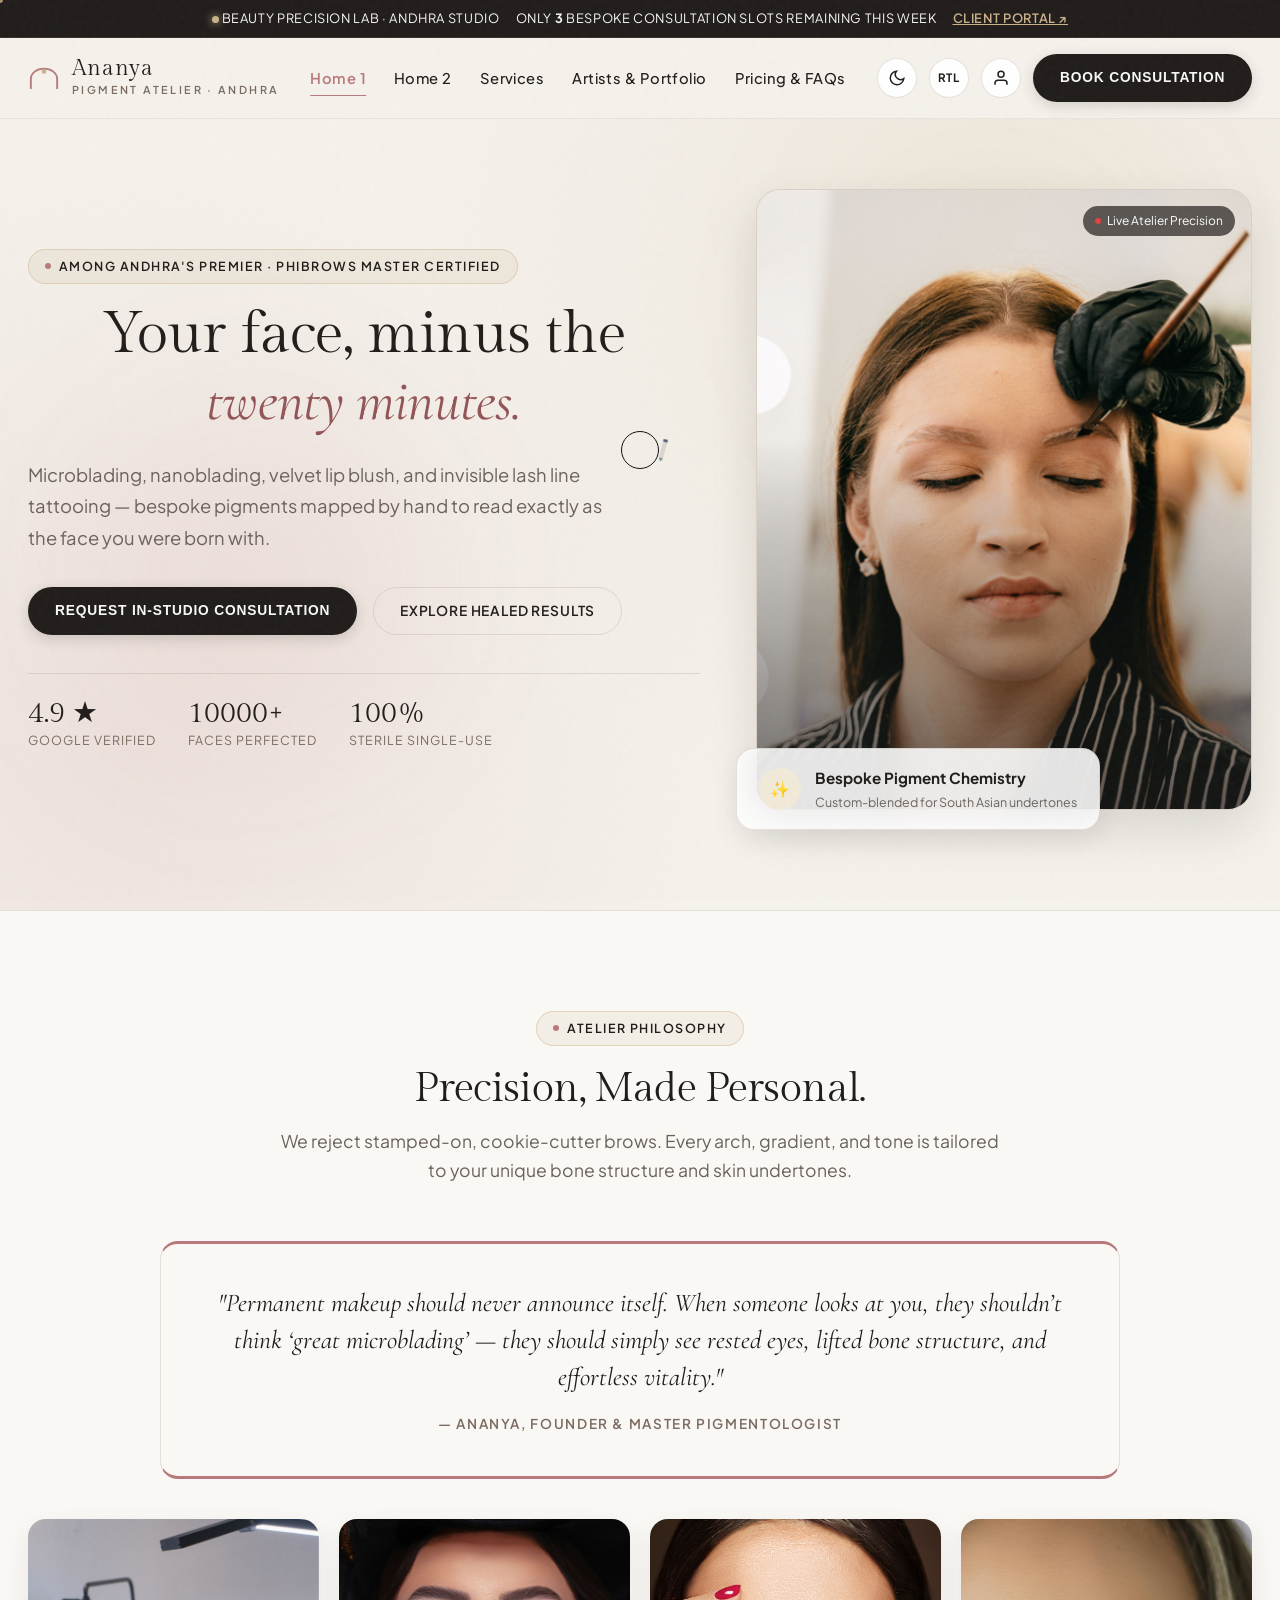
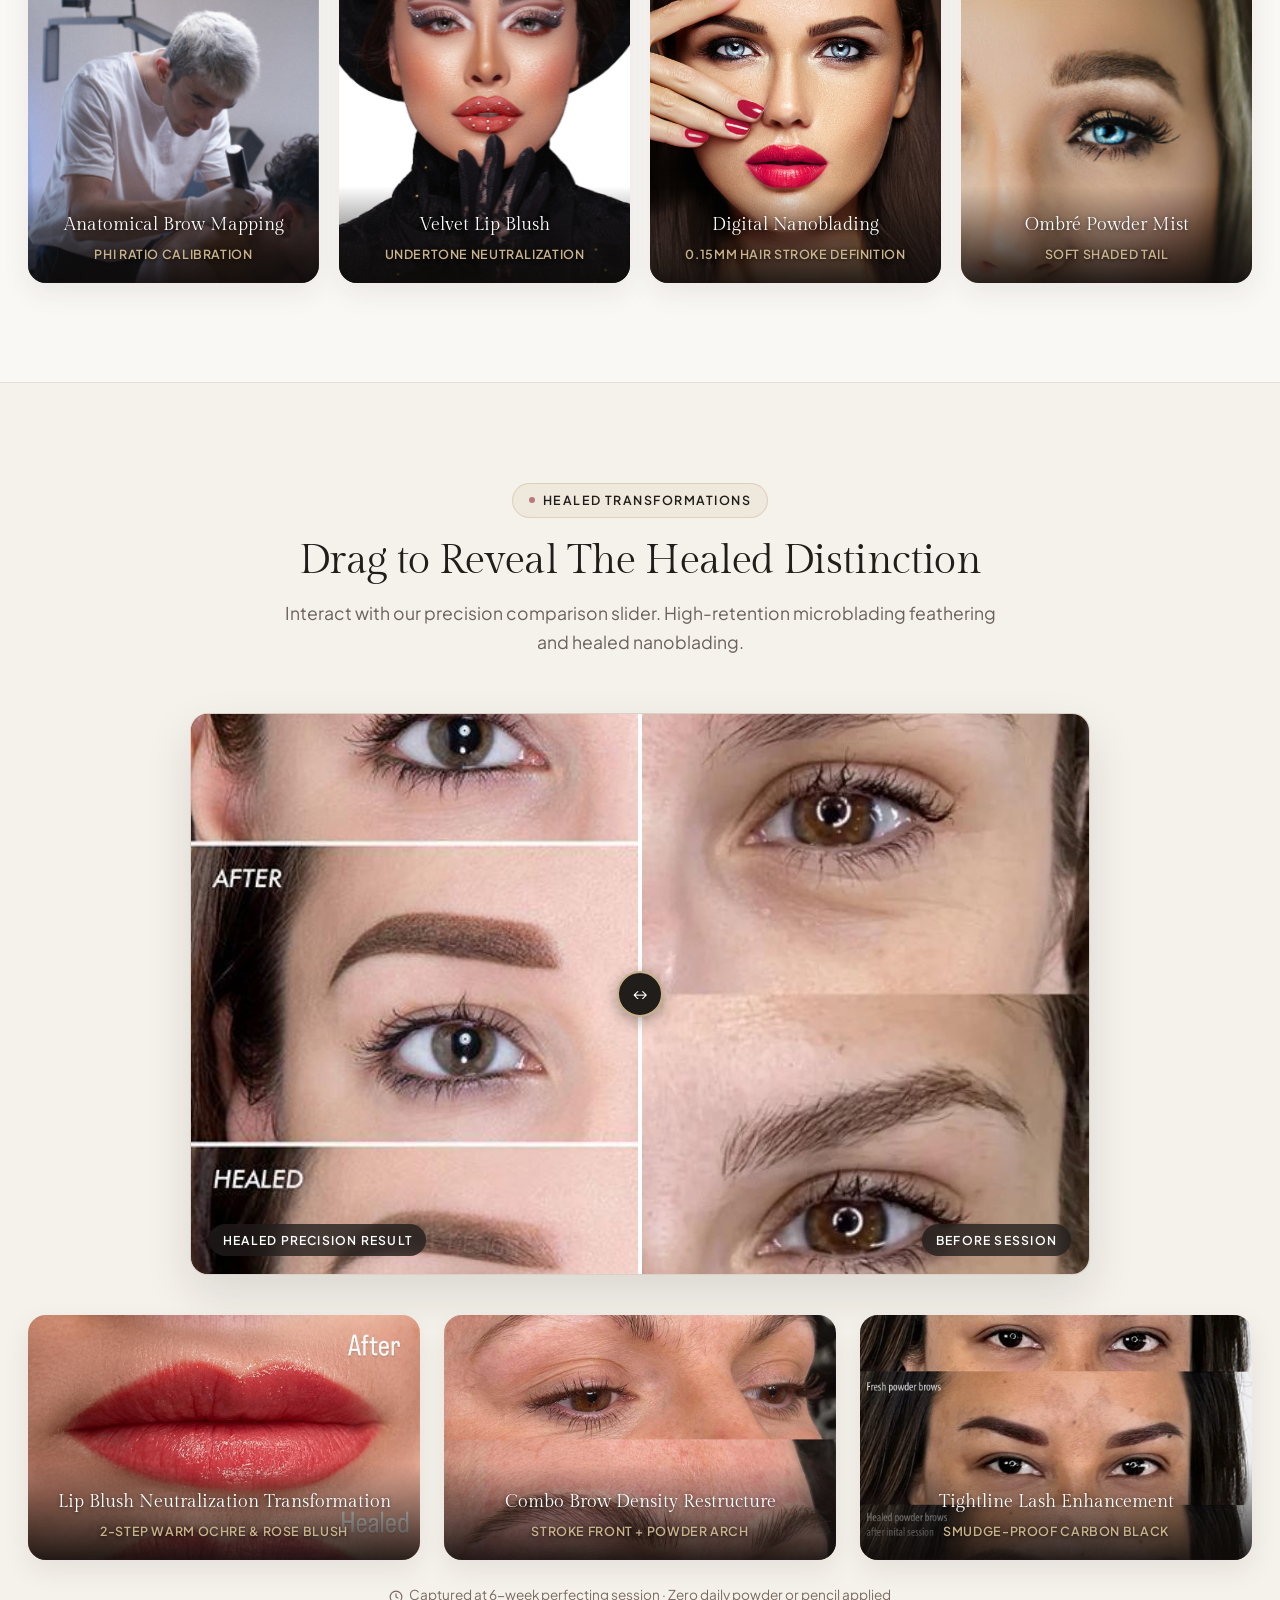
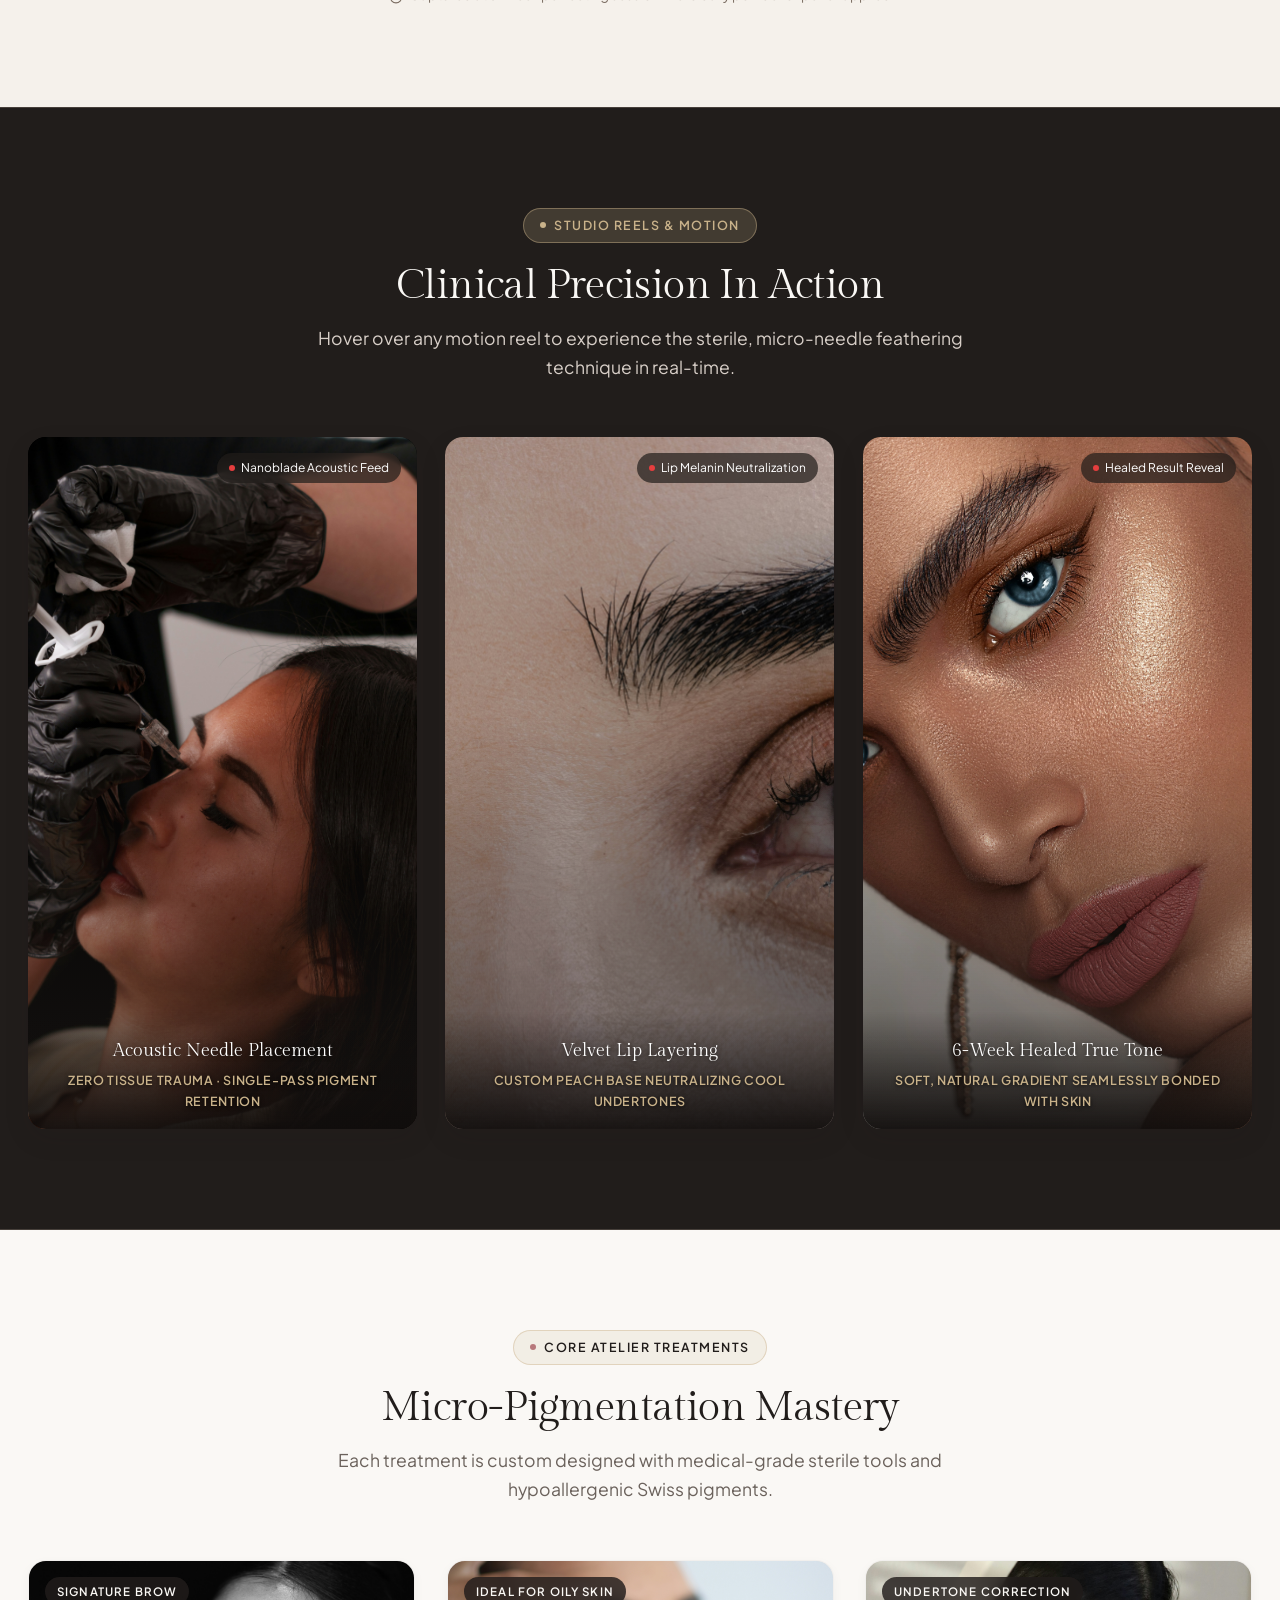
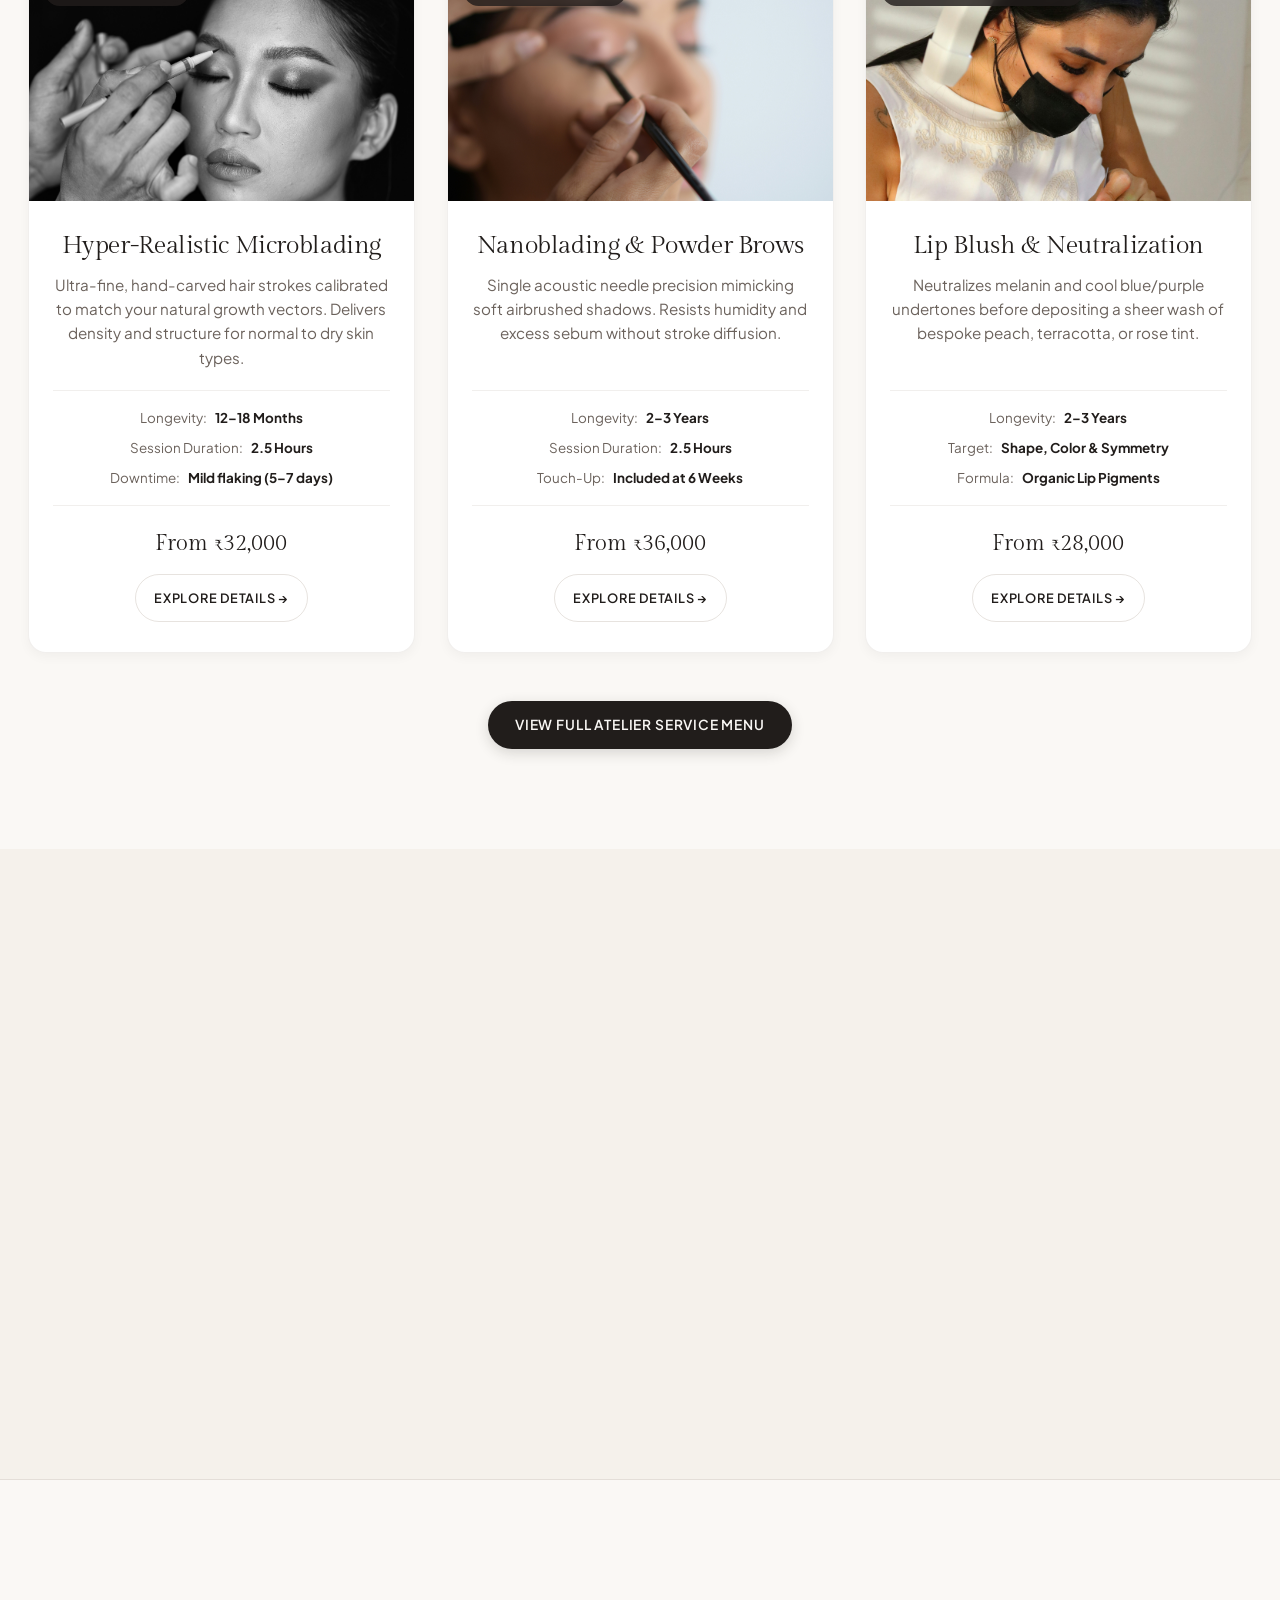
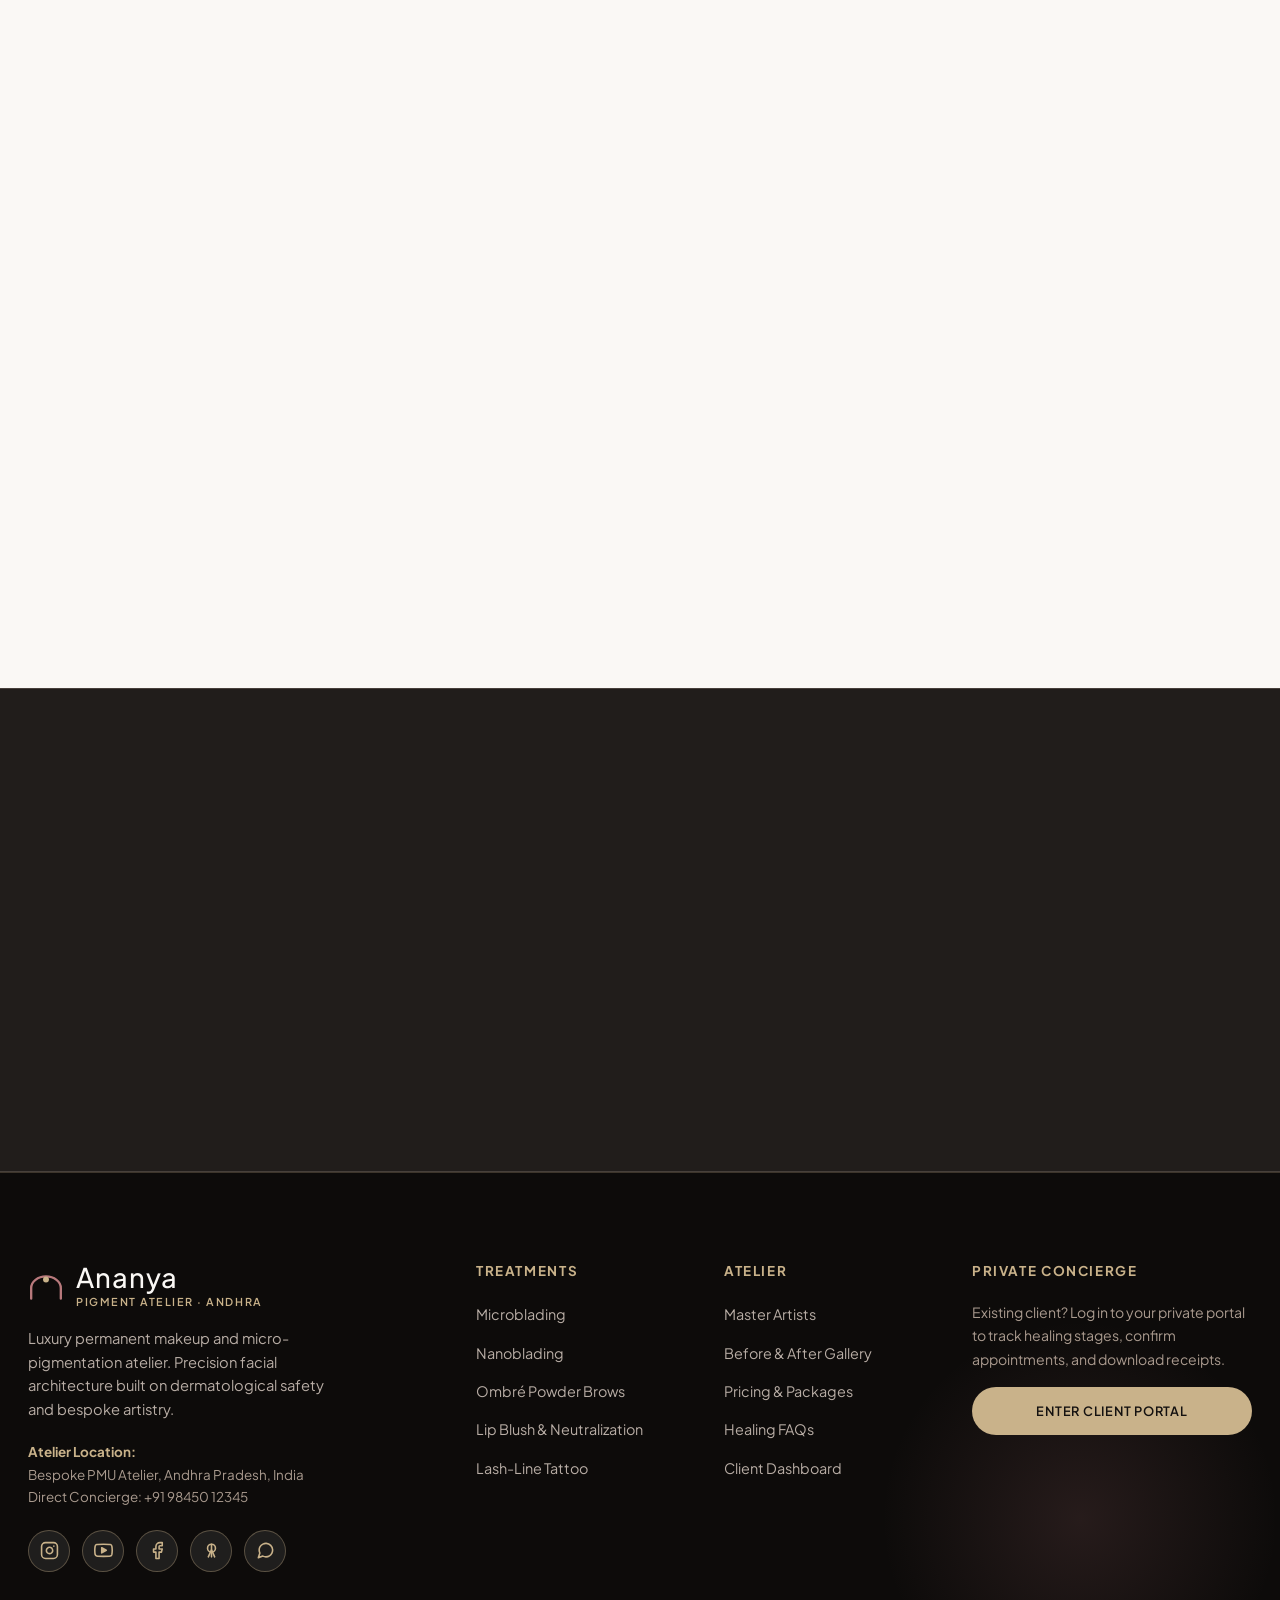
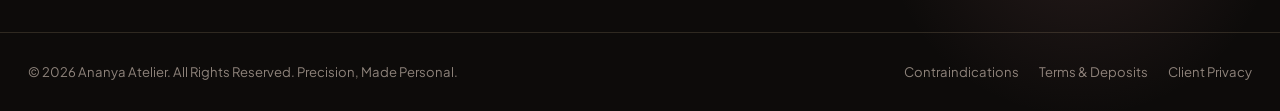
==== index.html @ 33d20b36 "Update studio website files and assets" ====
<!DOCTYPE html>
<html lang="en">
<head>
  <meta charset="UTF-8">
  <meta name="viewport" content="width=device-width, initial-scale=1.0">
  <title>Ananya Atelier | Precision Permanent Makeup & Microblading Studio</title>
  <meta name="description" content="Andhra's premier luxury permanent makeup atelier. Bespoke microblading, nanoblading, lip blush, and eyeliner tattoo with clinical dermatological precision.">
  
  <!-- Core Styles -->
  <link rel="stylesheet" href="css/style.css">
  <link rel="icon" type="image/svg+xml" href="data:image/svg+xml,<svg xmlns='http://www.w3.org/2000/svg' viewBox='0 0 32 32'><path d='M4,25 L4,14 A12,9 0 0 1 28,14 L28,25' stroke='%23B8797C' stroke-width='2.6' stroke-linecap='round' fill='none'/><circle cx='16' cy='6' r='2.8' fill='%23C9B28A'/></svg>">
</head>
<body>

  <!-- Interactive Precision Cursor -->
  <div class="aa-cursor" aria-hidden="true">
    <div class="aa-cursor__ring"></div>
    <div class="aa-cursor__dot"></div>
    <svg class="aa-cursor__pen" viewBox="0 0 44 44" fill="none">
      <path d="M30.4 3.2l6.9 4-17.6 30.5-6.9-4L30.4 3.2z" fill="#211D1B"/>
      <path d="M30.4 3.2l6.9 4-2.4 4.2-6.9-4 2.4-4.2z" fill="#C9B28A"/>
      <path d="M12.8 33.7l6.9 4-6.1 3.6-.8-7.6z" fill="#B8797C"/>
    </svg>
  </div>

  <!-- Signature Atelier Intro Curtain Animation -->
  <div class="aa-intro" aria-hidden="true">
    <div class="aa-intro__center">
      <svg width="150" height="110" viewBox="0 0 150 110" fill="none">
        <path data-arch d="M20,105 L20,55 A55,55 0 0 1 130,55 L130,105" stroke="#C9B28A" stroke-width="1.8" stroke-linecap="round"/>
        <path data-arch d="M38,105 L38,58 A37,37 0 0 1 112,58 L112,105" stroke="#B8797C" stroke-width="1.2" stroke-linecap="round" opacity=".65"/>
        <circle cx="75" cy="22" r="3.5" fill="#C9B28A"/>
      </svg>
      <div class="aa-intro__word">Ananya</div>
      <div class="aa-intro__sub">Pigment Atelier · Andhra</div>
    </div>
  </div>

  <!-- Top Notice Announcement Bar -->
  <div class="top-notice-bar">
    <span><span class="badge-dot"></span> Beauty Precision Lab · Andhra Studio</span>
    <span>Only <strong data-slots>3</strong> bespoke consultation slots remaining this week</span>
    <a href="login.html" style="color:var(--color-champagne); text-decoration:underline; font-weight:600;">Client Portal ↗</a>
  </div>

  <!-- Atelier Navbar -->
  <header class="atelier-navbar">
    <div class="navbar-container">
      <a href="index.html" class="brand-logo" aria-label="Ananya Atelier Home" data-magnetic>
        <svg class="brand-logo-arch" viewBox="0 0 34 26" fill="none">
          <path d="M3,24 L3,14 A14,11 0 0 1 31,14 L31,24" stroke="#B8797C" stroke-width="2" stroke-linecap="round"/>
          <circle cx="17" cy="6" r="2.5" fill="#C9B28A"/>
        </svg>
        <div class="brand-title">
          <span class="brand-name">Ananya</span>
          <span class="brand-tagline">Pigment Atelier · Andhra</span>
        </div>
      </a>

      <nav aria-label="Main Navigation">
        <ul class="nav-menu">
          <li><a href="index.html" class="nav-link active">Home 1</a></li>
          <li><a href="home2.html" class="nav-link">Home 2</a></li>
          <li><a href="services.html" class="nav-link">Services</a></li>
          <li><a href="artists.html" class="nav-link">Artists & Portfolio</a></li>
          <li><a href="pricing.html" class="nav-link">Pricing & FAQs</a></li>
          <li class="mobile-drawer-cta" style="margin-top:14px; padding-top:14px; border-top:1px solid var(--color-border-light);">
            <div style="display:flex; gap:10px; align-items:center; justify-content:space-between; margin-bottom:12px;">
              <button type="button" class="btn-nav-icon theme-toggle-btn" aria-label="Toggle theme" title="Toggle Dark/Light Mode" style="flex:1; width:auto; height:42px; border-radius:var(--border-radius-md); display:inline-flex; gap:8px;">
                <svg class="theme-icon-moon" width="16" height="16" viewBox="0 0 24 24" fill="none" stroke="currentColor" stroke-width="2"><path d="M21 12.79A9 9 0 1 1 11.21 3 7 7 0 0 0 21 12.79z"></path></svg>
                <svg class="theme-icon-sun" width="16" height="16" viewBox="0 0 24 24" fill="none" stroke="currentColor" stroke-width="2"><circle cx="12" cy="12" r="5"></circle><line x1="12" y1="1" x2="12" y2="3"></line><line x1="12" y1="21" x2="12" y2="23"></line><line x1="4.22" y1="4.22" x2="5.64" y2="5.64"></line><line x1="18.36" y1="18.36" x2="19.78" y2="19.78"></line><line x1="1" y1="12" x2="3" y2="12"></line><line x1="21" y1="12" x2="23" y2="12"></line><line x1="4.22" y1="19.78" x2="5.64" y2="18.36"></line><line x1="18.36" y1="5.64" x2="19.78" y2="4.22"></line></svg>
                <span>Theme</span>
              </button>
              <button type="button" class="btn-nav-icon rtl-toggle-btn" aria-label="Toggle RTL/LTR" title="Toggle RTL/LTR" style="flex:1; width:auto; height:42px; border-radius:var(--border-radius-md); display:inline-flex; gap:8px;">
                <span class="rtl-label">RTL</span>
              </button>
            </div>
            <a href="login.html" class="btn-portal-pill" style="width:100%; justify-content:center; padding:12px 16px;">
              <svg width="14" height="14" viewBox="0 0 24 24" fill="none" stroke="currentColor" stroke-width="2"><path d="M20 21v-2a4 4 0 0 0-4-4H8a4 4 0 0 0-4 4v2"></path><circle cx="12" cy="7" r="4"></circle></svg>
              Client Portal ↗
            </a>
          </li>
          <li class="mobile-drawer-cta" style="margin-top:8px;">
            <button type="button" class="btn-luxury btn-rose" style="width:100%;" data-open-consultation>Book Consultation</button>
          </li>
        </ul>
      </nav>

      <div class="nav-actions">
        <button type="button" class="btn-nav-icon theme-toggle-btn" aria-label="Toggle theme" title="Toggle Dark/Light Mode" data-magnetic>
          <svg class="theme-icon-moon" width="18" height="18" viewBox="0 0 24 24" fill="none" stroke="currentColor" stroke-width="2"><path d="M21 12.79A9 9 0 1 1 11.21 3 7 7 0 0 0 21 12.79z"></path></svg>
          <svg class="theme-icon-sun" width="18" height="18" viewBox="0 0 24 24" fill="none" stroke="currentColor" stroke-width="2"><circle cx="12" cy="12" r="5"></circle><line x1="12" y1="1" x2="12" y2="3"></line><line x1="12" y1="21" x2="12" y2="23"></line><line x1="4.22" y1="4.22" x2="5.64" y2="5.64"></line><line x1="18.36" y1="18.36" x2="19.78" y2="19.78"></line><line x1="1" y1="12" x2="3" y2="12"></line><line x1="21" y1="12" x2="23" y2="12"></line><line x1="4.22" y1="19.78" x2="5.64" y2="18.36"></line><line x1="18.36" y1="5.64" x2="19.78" y2="4.22"></line></svg>
        </button>
        <button type="button" class="btn-nav-icon rtl-toggle-btn" aria-label="Toggle RTL/LTR" title="Toggle RTL/LTR" data-magnetic>
          <span class="rtl-label">RTL</span>
        </button>
        <a href="login.html" class="btn-nav-icon portal-nav-btn" aria-label="Client Portal" title="Client Portal" data-magnetic>
          <svg width="18" height="18" viewBox="0 0 24 24" fill="none" stroke="currentColor" stroke-width="2"><path d="M20 21v-2a4 4 0 0 0-4-4H8a4 4 0 0 0-4 4v2"></path><circle cx="12" cy="7" r="4"></circle></svg>
        </a>
        <button type="button" class="btn-luxury btn-primary" data-open-consultation data-magnetic>Book Consultation</button>
        <button type="button" class="mobile-nav-toggle" aria-label="Toggle navigation menu">
          <svg width="24" height="24" viewBox="0 0 24 24" fill="none" stroke="currentColor" stroke-width="2"><line x1="3" y1="12" x2="21" y2="12"></line><line x1="3" y1="6" x2="21" y2="6"></line><line x1="3" y1="18" x2="21" y2="18"></line></svg>
        </button>
      </div>
    </div>
  </header>

  <!-- Hero Section -->
  <main id="content">
    <section class="atelier-hero" aria-label="Introduction">
      <div class="aa-flare aa-flare--a"></div>
      <div class="aa-flare aa-flare--b"></div>

      <div class="hero-grid">
        
        <div class="hero-copy-wrap" data-reveal>
          <div class="badge-lab">
            <span class="dot"></span> Among Andhra's Premier · PhiBrows Master Certified
          </div>
          
          <h1 class="hero-title">
            Your face, minus the <em>twenty minutes.</em>
          </h1>
          
          <p class="hero-subtitle">
            Microblading, nanoblading, velvet lip blush, and invisible lash line tattooing — bespoke pigments mapped by hand to read exactly as the face you were born with.
          </p>

          <div class="hero-ctas">
            <button type="button" class="btn-luxury btn-primary" data-open-consultation data-magnetic>Request In-Studio Consultation</button>
            <a href="#transformations" class="btn-luxury btn-outline" data-magnetic>Explore Healed Results</a>
          </div>

          <div class="hero-stats-strip">
            <div class="stat-item">
              <span class="stat-number" data-count-to="4.9" data-count-decimals="1" data-count-suffix=" ★">4.9 ★</span>
              <span class="stat-label">Google Verified</span>
            </div>
            <div class="stat-item">
              <span class="stat-number" data-count-to="10000" data-count-suffix="+">10,000+</span>
              <span class="stat-label">Faces Perfected</span>
            </div>
            <div class="stat-item">
              <span class="stat-number" data-count-to="100" data-count-suffix="%">100%</span>
              <span class="stat-label">Sterile Single-Use</span>
            </div>
          </div>
        </div>

        <div class="hero-visual-card" data-reveal>
          <div class="hero-video-box media-keep-pace-wrap">
            <video autoplay muted loop playsinline poster="image/make%20(1).jpg">
              <source src="video/3181792-uhd_3840_2160_25fps.mp4" type="video/mp4">
            </video>
            <div class="media-overlay"></div>
            <div class="video-reel-badge">
              <span class="live-dot"></span> Live Atelier Precision
            </div>
          </div>

          <div class="hero-floating-badge" data-reveal>
            <div class="floating-badge-icon">✨</div>
            <div class="floating-badge-text">
              <h5>Bespoke Pigment Chemistry</h5>
              <p>Custom-blended for South Asian undertones</p>
            </div>
          </div>
        </div>

      </div>
    </section>

    <!-- Studio Philosophy & Editorial Quote -->
    <section class="section-atelier" style="background:var(--bg-porcelain-light); border-top:1px solid var(--color-border); border-bottom:1px solid var(--color-border);">
      <div class="container-atelier" data-reveal>
        <div class="section-header">
          <div class="badge-lab"><span class="dot"></span> Atelier Philosophy</div>
          <h2>Precision, Made Personal.</h2>
          <p class="section-subtitle">
            We reject stamped-on, cookie-cutter brows. Every arch, gradient, and tone is tailored to your unique bone structure and skin undertones.
          </p>
        </div>

        <div class="editorial-quote-block">
          <p>
            "Permanent makeup should never announce itself. When someone looks at you, they shouldn’t think ‘great microblading’ — they should simply see rested eyes, lifted bone structure, and effortless vitality."
          </p>
          <div class="author">— Ananya, Founder & Master Pigmentologist</div>
        </div>

        <!-- Featured Precision Gallery Strip with Keep-Pace 3D Hover -->
        <div class="precision-gallery-grid">
          <div class="media-keep-pace-wrap" data-reveal>
            <img src="image/make%20(2).jpg" alt="Precision Brow Symmetry">
            <div class="media-caption">
              <h5>Anatomical Brow Mapping</h5>
              <p style="font-size:0.75rem; margin:0;">Phi Ratio Calibration</p>
            </div>
          </div>
          <div class="media-keep-pace-wrap" data-reveal>
            <img src="image/make%20(3).jpg" alt="Velvet Lip Blush Saturation">
            <div class="media-caption">
              <h5>Velvet Lip Blush</h5>
              <p style="font-size:0.75rem; margin:0;">Undertone Neutralization</p>
            </div>
          </div>
          <div class="media-keep-pace-wrap" data-reveal>
            <img src="image/make%20(4).jpg" alt="Nanoblading Single Needle Detail">
            <div class="media-caption">
              <h5>Digital Nanoblading</h5>
              <p style="font-size:0.75rem; margin:0;">0.15mm Hair Stroke Definition</p>
            </div>
          </div>
          <div class="media-keep-pace-wrap" data-reveal>
            <img src="image/make%20(5).jpg" alt="Ombre Powder Gradient">
            <div class="media-caption">
              <h5>Ombré Powder Mist</h5>
              <p style="font-size:0.75rem; margin:0;">Soft Shaded Tail</p>
            </div>
          </div>
        </div>
      </div>
    </section>

    <!-- Signature Interactive Before / After Dual-Image Comparison Slider -->
    <section class="section-atelier" id="transformations">
      <div class="container-atelier" data-reveal>
        <div class="section-header">
          <div class="badge-lab"><span class="dot"></span> Healed Transformations</div>
          <h2>Drag to Reveal The Healed Distinction</h2>
          <p class="section-subtitle">
            Interact with our precision comparison slider. High-retention microblading feathering and healed nanoblading.
          </p>
        </div>

        <!-- Interactive Comparison Slider -->
        <div class="before-after-container" id="homeSlider">
          <div class="ba-image-wrapper ba-image-before">
            <img src="image/before%20after.jpg" alt="Before Procedure">
            <span class="ba-label ba-label-before">Before Session</span>
          </div>
          <div class="ba-image-wrapper ba-image-after">
            <img src="image/before%20after1.jpg" alt="Healed Result After Touch-Up">
            <span class="ba-label ba-label-after">Healed Precision Result</span>
          </div>
          <div class="ba-slider-handle">
            <div class="ba-handle-button">↔</div>
          </div>
        </div>

        <!-- Additional Before/After Mini Showcase -->
        <div class="ba-mini-grid">
          <div class="media-keep-pace-wrap" data-reveal>
            <img src="image/before%20after2.jpg" alt="Before and After Lip Blush">
            <div class="media-caption">
              <h5>Lip Blush Neutralization Transformation</h5>
              <p style="font-size:0.78rem; margin:0;">2-Step Warm Ochre & Rose Blush</p>
            </div>
          </div>
          <div class="media-keep-pace-wrap" data-reveal>
            <img src="image/before%20afterc.jpg" alt="Before and After Combo Brows">
            <div class="media-caption">
              <h5>Combo Brow Density Restructure</h5>
              <p style="font-size:0.78rem; margin:0;">Stroke Front + Powder Arch</p>
            </div>
          </div>
          <div class="media-keep-pace-wrap" data-reveal>
            <img src="image/before%20afterx.jpg" alt="Before and After Eyeliner">
            <div class="media-caption">
              <h5>Tightline Lash Enhancement</h5>
              <p style="font-size:0.78rem; margin:0;">Smudge-Proof Carbon Black</p>
            </div>
          </div>
        </div>

        <div style="text-align:center; margin-top:24px;">
          <p style="font-size:0.85rem; color:var(--color-taupe-dark);">
            <svg width="14" height="14" viewBox="0 0 24 24" fill="none" stroke="currentColor" stroke-width="2" style="vertical-align:middle; margin-right:4px;"><circle cx="12" cy="12" r="10"></circle><polyline points="12 6 12 12 16 14"></polyline></svg>
            Captured at 6-week perfecting session · Zero daily powder or pencil applied
          </p>
        </div>
      </div>
    </section>

    <!-- Video Showcase & Motion Reels -->
    <section class="section-atelier section-dark-reels">
      <div class="container-atelier">
        <div class="section-header" style="text-align:center;" data-reveal>
          <span class="badge-lab" style="background:rgba(201,178,138,0.2); color:var(--color-champagne);"><span class="dot" style="background:var(--color-champagne);"></span> Studio Reels & Motion</span>
          <h2>Clinical Precision In Action</h2>
          <p class="section-subtitle">
            Hover over any motion reel to experience the sterile, micro-needle feathering technique in real-time.
          </p>
        </div>

        <div class="video-reels-grid">
          
          <div class="video-reel-card media-keep-pace-wrap" data-reveal>
            <video autoplay muted loop playsinline poster="image/make%20(6).jpg">
              <source src="video/4620913-uhd_2160_4096_25fps.mp4" type="video/mp4">
            </video>
            <div class="media-overlay"></div>
            <div class="video-reel-badge">
              <span class="live-dot"></span> Nanoblade Acoustic Feed
            </div>
            <div class="media-caption">
              <h5>Acoustic Needle Placement</h5>
              <p style="font-size:0.75rem; color:var(--color-champagne-light); margin:0;">Zero tissue trauma · Single-pass pigment retention</p>
            </div>
          </div>

          <div class="video-reel-card media-keep-pace-wrap" data-reveal>
            <video autoplay muted loop playsinline poster="image/make%20(7).jpg">
              <source src="video/4631704-uhd_3840_2160_24fps.mp4" type="video/mp4">
            </video>
            <div class="media-overlay"></div>
            <div class="video-reel-badge">
              <span class="live-dot"></span> Lip Melanin Neutralization
            </div>
            <div class="media-caption">
              <h5>Velvet Lip Layering</h5>
              <p style="font-size:0.75rem; color:var(--color-champagne-light); margin:0;">Custom peach base neutralizing cool undertones</p>
            </div>
          </div>

          <div class="video-reel-card media-keep-pace-wrap" data-reveal>
            <video autoplay muted loop playsinline poster="image/make%20(8).jpg">
              <source src="video/10729070-hd_3840_2160_25fps.mp4" type="video/mp4">
            </video>
            <div class="media-overlay"></div>
            <div class="video-reel-badge">
              <span class="live-dot"></span> Healed Result Reveal
            </div>
            <div class="media-caption">
              <h5>6-Week Healed True Tone</h5>
              <p style="font-size:0.75rem; color:var(--color-champagne-light); margin:0;">Soft, natural gradient seamlessly bonded with skin</p>
            </div>
          </div>

        </div>
      </div>
    </section>

    <!-- Services Preview Matrix -->
    <section class="section-atelier" style="background:var(--bg-porcelain-light);">
      <div class="container-atelier" data-reveal>
        <div class="section-header">
          <div class="badge-lab"><span class="dot"></span> Core Atelier Treatments</div>
          <h2>Micro-Pigmentation Mastery</h2>
          <p class="section-subtitle">Each treatment is custom designed with medical-grade sterile tools and hypoallergenic Swiss pigments.</p>
        </div>

        <div class="services-grid">
          
          <!-- Service Card 1 -->
          <div class="service-card" data-reveal>
            <div class="service-card-media">
              <img src="image/make%20(9).jpg" alt="Microblading Feathering">
              <span class="service-tag">Signature Brow</span>
            </div>
            <div class="service-card-body">
              <h3 class="service-title font-serif">Hyper-Realistic Microblading</h3>
              <p class="service-desc">
                Ultra-fine, hand-carved hair strokes calibrated to match your natural growth vectors. Delivers density and structure for normal to dry skin types.
              </p>
              <div class="service-meta-list">
                <div class="service-meta-item"><span>Longevity:</span> <strong>12–18 Months</strong></div>
                <div class="service-meta-item"><span>Session Duration:</span> <strong>2.5 Hours</strong></div>
                <div class="service-meta-item"><span>Downtime:</span> <strong>Mild flaking (5–7 days)</strong></div>
              </div>
              <div class="service-card-footer">
                <span class="service-price">From ₹32,000</span>
                <a href="services.html#microblading" class="btn-luxury btn-outline" style="padding:8px 18px; font-size:0.8rem;" data-magnetic>Explore Details →</a>
              </div>
            </div>
          </div>

          <!-- Service Card 2 -->
          <div class="service-card" data-reveal>
            <div class="service-card-media">
              <img src="image/make%20(10).jpg" alt="Nanoblading & Ombre Powder">
              <span class="service-tag">Ideal For Oily Skin</span>
            </div>
            <div class="service-card-body">
              <h3 class="service-title font-serif">Nanoblading & Powder Brows</h3>
              <p class="service-desc">
                Single acoustic needle precision mimicking soft airbrushed shadows. Resists humidity and excess sebum without stroke diffusion.
              </p>
              <div class="service-meta-list">
                <div class="service-meta-item"><span>Longevity:</span> <strong>2–3 Years</strong></div>
                <div class="service-meta-item"><span>Session Duration:</span> <strong>2.5 Hours</strong></div>
                <div class="service-meta-item"><span>Touch-Up:</span> <strong>Included at 6 Weeks</strong></div>
              </div>
              <div class="service-card-footer">
                <span class="service-price">From ₹36,000</span>
                <a href="services.html#nanoblading" class="btn-luxury btn-outline" style="padding:8px 18px; font-size:0.8rem;" data-magnetic>Explore Details →</a>
              </div>
            </div>
          </div>

          <!-- Service Card 3 -->
          <div class="service-card" data-reveal>
            <div class="service-card-media">
              <img src="image/make%20(11).jpg" alt="Lip Blush and Dark Lip Neutralization">
              <span class="service-tag">Undertone Correction</span>
            </div>
            <div class="service-card-body">
              <h3 class="service-title font-serif">Lip Blush & Neutralization</h3>
              <p class="service-desc">
                Neutralizes melanin and cool blue/purple undertones before depositing a sheer wash of bespoke peach, terracotta, or rose tint.
              </p>
              <div class="service-meta-list">
                <div class="service-meta-item"><span>Longevity:</span> <strong>2–3 Years</strong></div>
                <div class="service-meta-item"><span>Target:</span> <strong>Shape, Color & Symmetry</strong></div>
                <div class="service-meta-item"><span>Formula:</span> <strong>Organic Lip Pigments</strong></div>
              </div>
              <div class="service-card-footer">
                <span class="service-price">From ₹28,000</span>
                <a href="services.html#lipblush" class="btn-luxury btn-outline" style="padding:8px 18px; font-size:0.8rem;" data-magnetic>Explore Details →</a>
              </div>
            </div>
          </div>

        </div>

        <div style="text-align:center; margin-top:48px;">
          <a href="services.html" class="btn-luxury btn-primary" data-magnetic>View Full Atelier Service Menu</a>
        </div>
      </div>
    </section>

    <!-- Client Journey Timeline -->
    <section class="section-atelier">
      <div class="container-atelier" data-reveal>
        <div class="section-header">
          <div class="badge-lab"><span class="dot"></span> The Atelier Experience</div>
          <h2>The 5-Stage Client Journey</h2>
          <p class="section-subtitle">From initial bone structure mapping to the healed 6-week perfecting touch-up.</p>
        </div>

        <div class="timeline-track">
          <div class="timeline-step">
            <div class="step-circle" data-magnetic>01</div>
            <h4 class="step-title">In-Depth Consult</h4>
            <p class="step-desc">Facial symmetry analysis, Fitzpatrick undertone mapping, and shape preview.</p>
          </div>
          <div class="timeline-step">
            <div class="step-circle" data-magnetic>02</div>
            <h4 class="step-title">Pigment Formulation</h4>
            <p class="step-desc">Custom Swiss pigment chemistry mixed to harmonize with hair and melanin.</p>
          </div>
          <div class="timeline-step">
            <div class="step-circle" data-magnetic>03</div>
            <h4 class="step-title">Precision Procedure</h4>
            <p class="step-desc">Single-use micro-needles with continuous medical topical numbing.</p>
          </div>
          <div class="timeline-step">
            <div class="step-circle" data-magnetic>04</div>
            <h4 class="step-title">Healing Monitoring</h4>
            <p class="step-desc">Private portal timeline tracking with day-by-day aftercare check-offs.</p>
          </div>
          <div class="timeline-step">
            <div class="step-circle" data-magnetic>05</div>
            <h4 class="step-title">Perfecting Session</h4>
            <p class="step-desc">Complimentary 6-week touch-up to lock in tone retention for up to 3 years.</p>
          </div>
        </div>
      </div>
    </section>

    <!-- Client Testimonials & Press Mentions -->
    <section class="section-atelier" style="background:var(--bg-porcelain-light); border-top:1px solid var(--color-border);">
      <div class="container-atelier" data-reveal>
        <div class="section-header">
          <div class="badge-lab"><span class="dot"></span> Verified Client Praise</div>
          <h2>What Discerning Clients Say</h2>
          <p class="section-subtitle">Loved by beauty editors, corporate executives, and brides across Andhra & India.</p>
        </div>

        <div class="services-grid">
          <div class="testimonial-card" data-reveal>
            <div style="color:var(--color-champagne); font-size:1.1rem; margin-bottom:12px;">★★★★★</div>
            <p class="testimonial-card-text">
              "Ananya is a true anatomical sculptor. I had virtually no tails to my brows after over-plucking in my twenties. Today they look fuller, soft, and so natural that my dermatologist couldn't tell they were microbladed."
            </p>
            <div class="testimonial-card-author">
              <img src="image/make%20(12).jpg" class="testimonial-avatar" alt="Dr. Radhika Sen">
              <div>
                <h5>Dr. Radhika Sen</h5>
                <span>Dermatologist · Combo Brows</span>
              </div>
            </div>
          </div>

          <div class="testimonial-card" data-reveal>
            <div style="color:var(--color-champagne); font-size:1.1rem; margin-bottom:12px;">★★★★★</div>
            <p class="testimonial-card-text">
              "The Lip Blush Neutralization completely transformed my dark lip hyperpigmentation. The private client portal with the daily aftercare schedule made healing completely stress-free!"
            </p>
            <div class="testimonial-card-author">
              <img src="image/make%20(13).jpg" class="testimonial-avatar" alt="Pooja Merchant">
              <div>
                <h5>Pooja Merchant</h5>
                <span>Creative Director · Lip Blush</span>
              </div>
            </div>
          </div>

          <div class="testimonial-card" data-reveal>
            <div style="color:var(--color-champagne); font-size:1.1rem; margin-bottom:12px;">★★★★★</div>
            <p class="testimonial-card-text">
              "I traveled across Andhra specifically for Ananya's nanoblading. The level of clinical hygiene, custom color matching, and subtle artistic touch is simply unmatched."
            </p>
            <div class="testimonial-card-author">
              <img src="image/make%20(14).jpg" class="testimonial-avatar" alt="Zara Al-Mansoor">
              <div>
                <h5>Zara Al-Mansoor</h5>
                <span>Executive Client · Nanoblading</span>
              </div>
            </div>
          </div>
        </div>
      </div>
    </section>

    <!-- Consultation CTA Banner -->
    <section class="section-atelier section-cta-banner" style="text-align:center;">
      <div class="container-atelier" style="max-width:860px;" data-reveal>
        <span class="badge-lab" style="background:rgba(201,178,138,0.2); color:var(--color-champagne);"><span class="dot" style="background:var(--color-champagne);"></span> Bespoke Appointment Booking</span>
        <h2 style="margin:18px 0 20px;">Begin Your Facial Architecture Journey</h2>
        <p style="font-size:1.15rem; margin-bottom:34px;">
          Slots with Master Artist Ananya and senior resident specialists are strictly limited to ensure uncompromising clinical focus for every face.
        </p>
        <div style="display:flex; justify-content:center; gap:16px; flex-wrap:wrap;">
          <button type="button" class="btn-luxury btn-rose" data-open-consultation data-magnetic>Book In-Studio Consultation</button>
          <a href="login.html" class="btn-luxury btn-outline" style="border-color:var(--color-champagne); color:var(--color-champagne);" data-magnetic>Access Client Portal ↗</a>
        </div>
      </div>
    </section>
  </main>

  <!-- Global Footer -->
  <footer class="atelier-footer">
    <div class="footer-grid">
      <div class="footer-brand">
        <a href="index.html" class="brand-logo" aria-label="Ananya Atelier Home" data-magnetic>
          <svg class="brand-logo-arch" viewBox="0 0 34 26" fill="none" style="width:36px; height:28px;">
            <path d="M3,24 L3,14 A14,11 0 0 1 31,14 L31,24" stroke="#B8797C" stroke-width="2.2" stroke-linecap="round"/>
            <circle cx="17" cy="6" r="2.8" fill="#C9B28A"/>
          </svg>
          <div class="brand-title">
            <span class="brand-name">Ananya</span>
            <span class="brand-tagline">Pigment Atelier · Andhra</span>
          </div>
        </a>
        <p>
          Luxury permanent makeup and micro-pigmentation atelier. Precision facial architecture built on dermatological safety and bespoke artistry.
        </p>
        <div style="margin-top:20px; font-size:0.84rem; color:var(--color-taupe);">
          <strong style="color:var(--color-champagne);">Atelier Location:</strong><br>
          Bespoke PMU Atelier, Andhra Pradesh, India<br>
          Direct Concierge: +91 98450 12345
        </div>
        <div class="footer-social-links" aria-label="Official Atelier Social Media Channels">
          <a href="https://instagram.com" class="footer-social-icon" aria-label="Follow Ananya Atelier on Instagram" target="_blank" rel="noopener noreferrer">
            <svg viewBox="0 0 24 24" fill="none" stroke="currentColor" stroke-width="2" stroke-linecap="round" stroke-linejoin="round">
              <rect x="2" y="2" width="20" height="20" rx="5" ry="5"></rect>
              <path d="M16 11.37A4 4 0 1 1 12.63 8 4 4 0 0 1 16 11.37z"></path>
              <line x1="17.5" y1="6.5" x2="17.51" y2="6.5"></line>
            </svg>
          </a>
          <a href="https://youtube.com" class="footer-social-icon" aria-label="Watch Ananya Atelier on YouTube" target="_blank" rel="noopener noreferrer">
            <svg viewBox="0 0 24 24" fill="none" stroke="currentColor" stroke-width="2" stroke-linecap="round" stroke-linejoin="round">
              <path d="M22.54 6.42a2.78 2.78 0 0 0-1.94-2C18.88 4 12 4 12 4s-6.88 0-8.6.46a2.78 2.78 0 0 0-1.94 2A29 29 0 0 0 1 11.75a29 29 0 0 0 .46 5.33A2.78 2.78 0 0 0 3.4 19c1.72.46 8.6.46 8.6.46s6.88 0 8.6-.46a2.78 2.78 0 0 0 1.94-2 29 29 0 0 0 .46-5.25 29 29 0 0 0-.46-5.33z"></path>
              <polygon points="9.75 15.02 15.5 11.75 9.75 8.48 9.75 15.02" fill="currentColor"></polygon>
            </svg>
          </a>
          <a href="https://facebook.com" class="footer-social-icon" aria-label="Follow Ananya Atelier on Facebook" target="_blank" rel="noopener noreferrer">
            <svg viewBox="0 0 24 24" fill="none" stroke="currentColor" stroke-width="2" stroke-linecap="round" stroke-linejoin="round">
              <path d="M18 2h-3a5 5 0 0 0-5 5v3H7v4h3v8h4v-8h3l1-4h-4V7a1 1 0 0 1 1-1h3z"></path>
            </svg>
          </a>
          <a href="https://pinterest.com" class="footer-social-icon" aria-label="Explore Ananya Atelier on Pinterest" target="_blank" rel="noopener noreferrer">
            <svg viewBox="0 0 24 24" fill="none" stroke="currentColor" stroke-width="2" stroke-linecap="round" stroke-linejoin="round">
              <line x1="12" y1="4" x2="12" y2="20"></line>
              <path d="M8 20l4-9 4 9"></path>
              <circle cx="12" cy="9" r="5"></circle>
            </svg>
          </a>
          <a href="https://wa.me/919845012345" class="footer-social-icon" aria-label="Direct Concierge WhatsApp" target="_blank" rel="noopener noreferrer">
            <svg viewBox="0 0 24 24" fill="none" stroke="currentColor" stroke-width="2" stroke-linecap="round" stroke-linejoin="round">
              <path d="M21 11.5a8.38 8.38 0 0 1-.9 3.8 8.5 8.5 0 0 1-7.6 4.7 8.38 8.38 0 0 1-3.8-.9L3 21l1.9-5.7a8.38 8.38 0 0 1-.9-3.8 8.5 8.5 0 0 1 4.7-7.6 8.38 8.38 0 0 1 3.8-.9h.5a8.48 8.48 0 0 1 8 8v.5z"></path>
            </svg>
          </a>
        </div>
      </div>

      <div>
        <h4 class="footer-col-title">Treatments</h4>
        <ul class="footer-links">
          <li><a href="services.html#microblading">Microblading</a></li>
          <li><a href="services.html#nanoblading">Nanoblading</a></li>
          <li><a href="services.html#powder">Ombré Powder Brows</a></li>
          <li><a href="services.html#lipblush">Lip Blush & Neutralization</a></li>
          <li><a href="services.html#eyeliner">Lash-Line Tattoo</a></li>
        </ul>
      </div>

      <div>
        <h4 class="footer-col-title">Atelier</h4>
        <ul class="footer-links">
          <li><a href="artists.html">Master Artists</a></li>
          <li><a href="artists.html#portfolio">Before & After Gallery</a></li>
          <li><a href="pricing.html">Pricing & Packages</a></li>
          <li><a href="pricing.html#faqs">Healing FAQs</a></li>
          <li><a href="login.html">Client Dashboard</a></li>
        </ul>
      </div>

      <div>
        <h4 class="footer-col-title">Private Concierge</h4>
        <p style="font-size:0.88rem; color:var(--color-taupe); margin-bottom:16px;">
          Existing client? Log in to your private portal to track healing stages, confirm appointments, and download receipts.
        </p>
        <a href="login.html" class="btn-luxury btn-champagne" style="padding:10px 20px; font-size:0.8rem; width:100%;" data-magnetic>Enter Client Portal</a>
      </div>
    </div>

    <div class="footer-bottom">
      <span>© 2026 Ananya Atelier. All Rights Reserved. Precision, Made Personal.</span>
      <div style="display:flex; gap:20px;">
        <a href="pricing.html#faqs">Contraindications</a>
        <a href="pricing.html">Terms & Deposits</a>
        <a href="login.html">Client Privacy</a>
      </div>
    </div>
  </footer>

  <!-- Consultation Request Modal Dialog -->
  <div class="atelier-modal-overlay" id="consultationModal" role="dialog" aria-modal="true" aria-labelledby="modalTitle">
    <div class="atelier-modal-card">
      <button type="button" class="modal-close-btn" aria-label="Close modal">×</button>
      
      <div class="badge-lab"><span class="dot"></span> Reserve Consultation</div>
      <h3 id="modalTitle" class="font-serif" style="margin-bottom:8px;">Request Your Studio Consultation</h3>
      <p style="font-size:0.9rem; color:var(--color-text-muted); margin-bottom:24px;">
        Meet with our master artists in Andhra for a complete bone structure assessment and custom pigment trial.
      </p>

      <form id="consultationForm">
        <div class="form-group">
          <label class="form-label" for="cName">Full Name</label>
          <input type="text" id="cName" class="form-control" placeholder="e.g. Priyadarshini Mehta" required>
        </div>

        <div class="form-group">
          <label class="form-label" for="cPhone">WhatsApp / Mobile Number</label>
          <input type="tel" id="cPhone" class="form-control" placeholder="+91 98450 00000" required>
        </div>

        <div class="form-group">
          <label class="form-label" for="cService">Desired Treatment</label>
          <select id="cService" class="form-select">
            <option value="Microblading">Microblading Feathering</option>
            <option value="Nanoblading">Nanoblading (Sensitive/Oily Skin)</option>
            <option value="Ombre Powder">Ombré Powder Brows</option>
            <option value="Lip Blush">Lip Blush & Melanin Neutralization</option>
            <option value="Eyeliner">Lash-Line Enhancement / Wing</option>
            <option value="Touch-up / Correction">Touch-Up or Color Correction</option>
          </select>
        </div>

        <div class="form-group">
          <label class="form-label" for="cArtist">Preferred Artist</label>
          <select id="cArtist" class="form-select">
            <option value="Ananya">Ananya (Founder & Master Pigmentologist)</option>
            <option value="Maya Lin">Maya Lin (Senior Brow Architect)</option>
            <option value="Sonia Patel">Sonia Patel (Senior Lip Specialist)</option>
          </select>
        </div>

        <button type="submit" class="btn-luxury btn-rose" style="width:100%; margin-top:10px;">Submit Consultation Request</button>
      </form>

      <div id="consultationSuccess" style="display:none; text-align:center; padding:24px 0;">
        <div style="font-size:2.5rem; color:var(--color-rose); margin-bottom:12px;">✓</div>
        <h4 class="font-serif" style="font-size:1.4rem; color:var(--color-espresso);">Consultation Request Received</h4>
        <p style="font-size:0.92rem; color:var(--color-text-muted); margin-top:8px;">
          Our concierge will contact you via WhatsApp within 2 hours to confirm your preferred time slot and send pre-consultation guidelines.
        </p>
      </div>
    </div>
  </div>

  <!-- Scripts -->
  <script src="js/auth.js"></script>
  <script src="js/main.js"></script>
</body>
</html>
---- css/style.css ----
/* ==========================================================================
   ANANYA PIGMENT ATELIER · ANDHRA - CORE STYLESHEET
   Concept: "Precision, Made Personal"
   Palette: Porcelain #F5F1EB, Espresso #211D1B, Taupe #A99A8E, Muted Rose #B8797C, Champagne #C9B28A
   ========================================================================== */

@import url('https://fonts.googleapis.com/css2?family=Cormorant+Garamond:ital,wght@0,300;0,400;0,500;0,600;1,400;1,600&family=Gilda+Display&family=Plus+Jakarta+Sans:wght@300;400;500;600;700&display=swap');

:root {
  /* Color Tokens */
  --bg-porcelain: #F5F1EB;
  --bg-porcelain-light: #FAF8F5;
  --bg-porcelain-dark: #ECE5DC;
  --color-espresso: #211D1B;
  --color-espresso-dark: #141110;
  --color-espresso-light: #342E2B;
  --color-taupe: #A99A8E;
  --color-taupe-light: #D8CFC8;
  --color-taupe-dark: #7A6C61;
  --color-rose: #B8797C;
  --color-rose-light: #E8D3D4;
  --color-rose-dark: #935457;
  --color-champagne: #C9B28A;
  --color-champagne-light: #F2EAD8;
  --color-champagne-dark: #A48D66;
  
  --color-text-main: #211D1B;
  --color-text-muted: #6B625C;
  --color-text-light: #9B9189;
  --color-surface: #FFFFFF;
  --color-surface-trans: rgba(255, 255, 255, 0.88);
  --color-border: rgba(169, 154, 142, 0.28);
  --color-border-light: rgba(169, 154, 142, 0.16);
  --color-border-dark: rgba(33, 29, 27, 0.18);

  /* Semantic Component Variables */
  --bg-navbar: rgba(245, 241, 235, 0.94);
  --bg-navbar-scrolled: rgba(250, 248, 245, 0.98);
  --bg-top-notice: #211D1B;
  --text-top-notice: #FAF8F5;
  --btn-primary-bg: #211D1B;
  --btn-primary-text: #FAF8F5;
  --btn-primary-hover-bg: #342E2B;
  --input-bg: #FFFFFF;
  --input-color: #211D1B;

  /* Typography */
  --font-serif-display: 'Gilda Display', 'Cormorant Garamond', Georgia, serif;
  --font-serif-editorial: 'Cormorant Garamond', Georgia, serif;
  --font-sans: 'Plus Jakarta Sans', -apple-system, BlinkMacSystemFont, 'Segoe UI', Roboto, sans-serif;

  /* Layout & Spacing Consistency System */
  --container-max-width: 1320px;
  --container-padding-x: 28px;
  --section-padding-y: 90px;
  --card-radius: 18px;
  --btn-height: 48px;

  /* Shadows & Physics */
  --shadow-sm: 0 4px 12px rgba(33, 29, 27, 0.04);
  --shadow-md: 0 10px 28px rgba(33, 29, 27, 0.08);
  --shadow-lg: 0 20px 48px rgba(33, 29, 27, 0.12);
  --shadow-glow: 0 0 25px rgba(201, 178, 138, 0.35);
  --transition-smooth: all 0.4s cubic-bezier(0.16, 1, 0.3, 1);
  --transition-keep-pace: all 0.65s cubic-bezier(0.16, 1, 0.3, 1);
  --border-radius-sm: 4px;
  --border-radius-md: 10px;
  --border-radius-lg: 18px;
  --border-radius-pill: 999px;
}

/* Dark Velvet Luxury Theme Tokens */
[data-theme="dark"] {
  --bg-porcelain: #141110;
  --bg-porcelain-light: #1D1918;
  --bg-porcelain-dark: #26201E;
  --color-espresso: #F5F1EB;
  --color-espresso-dark: #FAF8F5;
  --color-espresso-light: #ECE5DC;
  --color-taupe: #B8ADA5;
  --color-taupe-light: #4A423D;
  --color-taupe-dark: #D4C9C0;
  --color-rose: #D49093;
  --color-rose-light: #3D2224;
  --color-rose-dark: #E8D3D4;
  --color-champagne: #DBC5A0;
  --color-champagne-light: #383025;
  --color-champagne-dark: #F2EAD8;
  
  --color-text-main: #F5F1EB;
  --color-text-muted: #B8ADA5;
  --color-text-light: #8E837B;
  --color-surface: #1E1A18;
  --color-surface-trans: rgba(30, 26, 24, 0.92);
  --color-border: rgba(201, 178, 138, 0.26);
  --color-border-light: rgba(201, 178, 138, 0.15);
  --color-border-dark: rgba(245, 241, 235, 0.22);
  
  --bg-navbar: rgba(20, 17, 16, 0.94);
  --bg-navbar-scrolled: rgba(29, 25, 24, 0.98);
  --bg-top-notice: #0D0B0A;
  --text-top-notice: #FAF8F5;
  --btn-primary-bg: #C9B28A;
  --btn-primary-text: #141110;
  --btn-primary-hover-bg: #DFCDAA;
  --input-bg: #282220;
  --input-color: #F5F1EB;
  
  --shadow-sm: 0 4px 12px rgba(0, 0, 0, 0.35);
  --shadow-md: 0 10px 28px rgba(0, 0, 0, 0.5);
  --shadow-lg: 0 20px 48px rgba(0, 0, 0, 0.65);
}

/* RTL Layout Direction */
[dir="rtl"] {
  direction: rtl;
}

[dir="rtl"] .brand-title {
  text-align: right;
  margin-left: 0;
  margin-right: 10px;
}

/* Global Reset & Base */
*, *::before, *::after {
  box-sizing: border-box;
  margin: 0;
  padding: 0;
}

html {
  font-size: 16px;
  scroll-behavior: smooth;
  -webkit-font-smoothing: antialiased;
  -moz-osx-font-smoothing: grayscale;
}

body {
  font-family: var(--font-sans);
  background-color: var(--bg-porcelain);
  color: var(--color-text-main);
  line-height: 1.65;
  overflow-x: hidden;
  position: relative;
}

/* Subtle Atelier Grain Texture */
body::before {
  content: "";
  position: fixed;
  top: 0;
  left: 0;
  width: 100vw;
  height: 100vh;
  pointer-events: none;
  z-index: 9999;
  opacity: 0.03;
  background-image: url("data:image/svg+xml,%3Csvg viewBox='0 0 200 200' xmlns='http://www.w3.org/2000/svg'%3E%3Cfilter id='noiseFilter'%3E%3CfeTurbulence type='fractalNoise' baseFrequency='0.8' numOctaves='3' stitchTiles='stitch'/%3E%3C/filter%3E%3Crect width='100%25' height='100%25' filter='url(%23noiseFilter)'/%3E%3C/svg%3E");
}

/* ==========================================================================
   SIGNATURE INTRO CURTAIN & ARCH REVEAL ANIMATION
   ========================================================================== */
.aa-intro {
  position: fixed;
  inset: 0;
  z-index: 10000;
  display: flex;
  align-items: center;
  justify-content: center;
  background-color: var(--bg-porcelain-light);
  pointer-events: all;
  transition: transform 1.1s cubic-bezier(0.77, 0, 0.175, 1), opacity 0.8s ease;
}

.aa-intro.dismissed {
  transform: translateY(-100%);
  pointer-events: none;
}

.aa-intro__center {
  display: flex;
  flex-direction: column;
  align-items: center;
  text-align: center;
  animation: introFadeOut 0.8s ease forwards 1.7s;
}

.aa-intro__center svg path[data-arch] {
  stroke-dasharray: 200;
  stroke-dashoffset: 200;
  animation: archStrokeDraw 1.4s cubic-bezier(0.16, 1, 0.3, 1) forwards 0.2s;
}

@keyframes archStrokeDraw {
  to { stroke-dashoffset: 0; }
}

.aa-intro__word {
  font-family: var(--font-serif-display);
  font-size: 2.2rem;
  letter-spacing: 0.08em;
  color: var(--color-espresso);
  margin-top: 14px;
  opacity: 0;
  transform: translateY(12px);
  animation: introTextReveal 0.9s cubic-bezier(0.16, 1, 0.3, 1) forwards 0.5s;
}

.aa-intro__sub {
  font-size: 0.8rem;
  text-transform: uppercase;
  letter-spacing: 0.22em;
  color: var(--color-taupe-dark);
  margin-top: 6px;
  opacity: 0;
  transform: translateY(8px);
  animation: introTextReveal 0.9s cubic-bezier(0.16, 1, 0.3, 1) forwards 0.7s;
}

@keyframes introTextReveal {
  to { opacity: 1; transform: translateY(0); }
}

@keyframes introFadeOut {
  to { opacity: 0; transform: scale(0.95); }
}

/* ==========================================================================
   INTERACTIVE PEN & PRECISION RING CURSOR
   ========================================================================== */
.aa-cursor {
  position: fixed;
  top: 0;
  left: 0;
  pointer-events: none;
  z-index: 10001;
  mix-blend-mode: difference;
  display: none;
}

@media (pointer: fine) {
  .aa-cursor { display: block; }
}

.aa-cursor__ring {
  position: absolute;
  top: 0;
  left: 0;
  width: 38px;
  height: 38px;
  margin: -19px 0 0 -19px;
  border-radius: 50%;
  border: 1.5px solid #FFFFFF;
  transition: transform 0.2s cubic-bezier(0.16, 1, 0.3, 1), border-color 0.2s ease, width 0.25s ease, height 0.25s ease;
}

.aa-cursor__dot {
  position: absolute;
  top: 0;
  left: 0;
  width: 6px;
  height: 6px;
  margin: -3px 0 0 -3px;
  border-radius: 50%;
  background-color: var(--color-champagne);
}

.aa-cursor__pen {
  position: absolute;
  top: -12px;
  left: 10px;
  width: 24px;
  height: 24px;
  opacity: 0.8;
  transform: rotate(-15deg);
  transition: transform 0.3s ease, opacity 0.3s ease;
}

.aa-cursor.hovering .aa-cursor__ring {
  transform: scale(1.6);
  border-color: var(--color-champagne);
  background: rgba(201, 178, 138, 0.12);
}

.aa-cursor.hovering .aa-cursor__pen {
  transform: scale(1.2) rotate(0deg);
  opacity: 1;
}

/* ==========================================================================
   SCROLL REVEAL & WORD STAGGER ANIMATIONS
   ========================================================================== */
[data-reveal] {
  opacity: 0;
  transform: translateY(28px);
  transition: opacity 0.85s cubic-bezier(0.16, 1, 0.3, 1), transform 0.85s cubic-bezier(0.16, 1, 0.3, 1);
  will-change: opacity, transform;
}

[data-reveal].is-revealed {
  opacity: 1;
  transform: translateY(0);
}

/* Ambient Glow Flares */
.aa-flare {
  position: absolute;
  border-radius: 50%;
  filter: blur(80px);
  pointer-events: none;
  opacity: 0.6;
  z-index: 0;
  animation: flareDrift 16s infinite alternate ease-in-out;
}

.aa-flare--a {
  top: -50px;
  right: 5%;
  width: 450px;
  height: 450px;
  background: radial-gradient(circle, rgba(201, 178, 138, 0.25) 0%, transparent 70%);
}

.aa-flare--b {
  bottom: 10%;
  left: 0;
  width: 500px;
  height: 500px;
  background: radial-gradient(circle, rgba(184, 121, 124, 0.2) 0%, transparent 70%);
  animation-duration: 20s;
}

@keyframes flareDrift {
  0% { transform: translate(0, 0) scale(1); }
  50% { transform: translate(30px, 20px) scale(1.08); }
  100% { transform: translate(-20px, -15px) scale(0.96); }
}

/* Typography Hierarchy */
h1, h2, h3, h4, .font-serif {
  font-family: var(--font-serif-display);
  font-weight: 400;
  color: var(--color-espresso);
  letter-spacing: -0.015em;
  line-height: 1.18;
  word-wrap: break-word;
  overflow-wrap: break-word;
}

h1 { 
  font-size: clamp(2.1rem, 4.5vw, 3.8rem); 
  line-height: 1.15; 
  text-align: center;
  margin-left: auto;
  margin-right: auto;
}
h2 { 
  font-size: clamp(1.7rem, 3.2vw, 2.8rem); 
  line-height: 1.2; 
  text-align: center;
  margin-left: auto;
  margin-right: auto;
}
h3 { font-size: clamp(1.25rem, 2.2vw, 1.8rem); line-height: 1.25; }
h4 { font-size: clamp(1rem, 1.5vw, 1.2rem); font-family: var(--font-sans); font-weight: 600; text-transform: uppercase; letter-spacing: 0.08em; }

p {
  color: var(--color-text-muted);
  font-size: clamp(0.92rem, 1vw + 0.1rem, 1.025rem);
  word-wrap: break-word;
  overflow-wrap: break-word;
}

.text-editorial {
  font-family: var(--font-serif-editorial);
  font-style: italic;
}

a {
  color: inherit;
  text-decoration: none;
  transition: var(--transition-smooth);
}

img, video {
  max-width: 100%;
  height: auto;
  display: block;
}

/* ==========================================================================
   NAVIGATION BAR & HEADER
   ========================================================================== */
.top-notice-bar {
  background: var(--bg-top-notice);
  color: var(--text-top-notice);
  font-size: 0.8rem;
  letter-spacing: 0.05em;
  text-transform: uppercase;
  padding: 8px 16px;
  text-align: center;
  display: flex;
  justify-content: center;
  align-items: center;
  gap: 16px;
  position: relative;
  z-index: 1001;
  flex-wrap: wrap;
  width: 100%;
  box-sizing: border-box;
  border-bottom: 1px solid var(--color-border-light);
}

.top-notice-bar span.badge-dot {
  display: inline-block;
  width: 7px;
  height: 7px;
  background-color: var(--color-champagne);
  border-radius: 50%;
  box-shadow: 0 0 8px var(--color-champagne);
  animation: pulse-dot 2s infinite ease-in-out;
}

@keyframes pulse-dot {
  0%, 100% { transform: scale(1); opacity: 0.9; }
  50% { transform: scale(1.4); opacity: 0.4; }
}

.atelier-navbar {
  position: sticky;
  top: 0;
  left: 0;
  width: 100%;
  z-index: 1000;
  padding: 16px 0;
  transition: var(--transition-smooth);
  background: var(--bg-navbar);
  backdrop-filter: blur(14px);
  -webkit-backdrop-filter: blur(14px);
  border-bottom: 1px solid var(--color-border-light);
  box-sizing: border-box;
}

.atelier-navbar.scrolled {
  padding: 12px 0;
  background: var(--bg-navbar-scrolled);
  box-shadow: var(--shadow-sm);
}

.navbar-container {
  max-width: var(--container-max-width);
  margin: 0 auto;
  padding: 0 var(--container-padding-x);
  display: flex;
  align-items: center;
  justify-content: space-between;
  width: 100%;
  box-sizing: border-box;
}

.brand-logo {
  display: flex;
  align-items: center;
  gap: 12px;
  flex-shrink: 0;
}

.brand-logo-arch {
  width: 32px;
  height: 26px;
  flex-shrink: 0;
}

.brand-title {
  display: flex;
  flex-direction: column;
}

.brand-name {
  font-family: var(--font-serif-display);
  font-size: 1.35rem;
  letter-spacing: 0.04em;
  color: var(--color-espresso);
  line-height: 1.1;
}

.brand-tagline {
  font-size: 0.68rem;
  text-transform: uppercase;
  letter-spacing: 0.22em;
  color: var(--color-taupe-dark);
  font-weight: 600;
}

.nav-menu {
  display: flex;
  align-items: center;
  list-style: none;
  gap: 28px;
  margin: 0;
  padding: 0;
}

.nav-link {
  font-size: 0.92rem;
  font-weight: 500;
  color: var(--color-text-main);
  letter-spacing: 0.03em;
  position: relative;
  padding: 6px 0;
  display: inline-block;
}

.nav-link::after {
  content: "";
  position: absolute;
  bottom: 0;
  left: 50%;
  transform: translateX(-50%);
  width: 0;
  height: 1.5px;
  background-color: var(--color-rose);
  transition: var(--transition-smooth);
}

.nav-link:hover::after,
.nav-link.active::after {
  width: 100%;
}

.nav-link.active {
  color: var(--color-rose);
  font-weight: 600;
}

.nav-actions {
  display: flex;
  align-items: center;
  gap: 12px;
  flex-shrink: 0;
}

.btn-nav-icon {
  width: 40px;
  height: 40px;
  min-width: 40px;
  min-height: 40px;
  border-radius: 50%;
  background: var(--color-surface);
  border: 1px solid var(--color-border);
  color: var(--color-text-main);
  display: inline-flex;
  align-items: center;
  justify-content: center;
  cursor: pointer;
  transition: var(--transition-smooth);
  padding: 0;
  box-sizing: border-box;
  flex-shrink: 0;
  font-family: var(--font-sans);
  font-size: 0.72rem;
  font-weight: 700;
  letter-spacing: 0.04em;
  text-decoration: none;
}

.rtl-label {
  font-family: var(--font-sans);
  font-size: 0.72rem;
  font-weight: 700;
  letter-spacing: 0.05em;
  text-transform: uppercase;
  line-height: 1;
  color: inherit;
  user-select: none;
}

.btn-nav-icon:hover {
  background: var(--color-champagne);
  color: #141110;
  border-color: var(--color-champagne);
  transform: translateY(-2px);
  box-shadow: var(--shadow-sm);
}

.btn-nav-icon svg {
  width: 18px;
  height: 18px;
  display: block;
}

.theme-icon-sun {
  display: none !important;
}

.theme-icon-moon {
  display: block !important;
}

[data-theme="dark"] .theme-icon-sun {
  display: block !important;
}

[data-theme="dark"] .theme-icon-moon {
  display: none !important;
}

.mobile-drawer-cta {
  display: none;
  width: 100%;
  margin-top: 8px;
}

/* Mobile Toggle */
.mobile-nav-toggle {
  display: none;
  background: var(--color-surface);
  border: 1px solid var(--color-border);
  border-radius: var(--border-radius-md);
  cursor: pointer;
  padding: 8px 10px;
  color: var(--color-text-main);
  align-items: center;
  justify-content: center;
  transition: var(--transition-smooth);
}

.mobile-nav-toggle:hover {
  background: var(--color-champagne);
  color: #141110;
  border-color: var(--color-champagne);
}

/* Navigation Drawer Backdrop */
.aa-nav-backdrop {
  position: fixed;
  inset: 0;
  background: rgba(20, 17, 16, 0.55);
  backdrop-filter: blur(4px);
  -webkit-backdrop-filter: blur(4px);
  z-index: 1040;
  opacity: 0;
  pointer-events: none;
  transition: opacity 0.35s ease;
}

.aa-nav-backdrop.active {
  opacity: 1;
  pointer-events: all;
}

body.menu-open {
  overflow: hidden !important;
}

/* ==========================================================================
   BUTTONS WITH MAGNETIC & SWEEP EFFECT
   ========================================================================== */
.btn-luxury {
  display: inline-flex;
  align-items: center;
  justify-content: center;
  gap: 10px;
  font-size: 0.86rem;
  font-weight: 600;
  letter-spacing: 0.06em;
  text-transform: uppercase;
  padding: 12px 26px;
  min-height: var(--btn-height);
  border-radius: var(--border-radius-pill);
  cursor: pointer;
  position: relative;
  overflow: hidden;
  transition: transform 0.3s cubic-bezier(0.16, 1, 0.3, 1), box-shadow 0.3s ease;
  border: 1px solid transparent;
  will-change: transform;
  box-sizing: border-box;
  text-align: center;
  line-height: 1;
}

/* Liquid Light Sweep Overlay */
.btn-luxury::after {
  content: "";
  position: absolute;
  top: 0;
  left: -100%;
  width: 60%;
  height: 100%;
  background: linear-gradient(90deg, transparent, rgba(255, 255, 255, 0.35), transparent);
  transform: skewX(-25deg);
  transition: left 0.75s ease;
  pointer-events: none;
}

.btn-luxury:hover::after {
  left: 140%;
}

.btn-primary {
  background-color: var(--btn-primary-bg);
  color: var(--btn-primary-text);
  box-shadow: 0 4px 14px rgba(33, 29, 27, 0.16);
}

.btn-primary:hover {
  background-color: var(--btn-primary-hover-bg);
  transform: translateY(-2px);
  box-shadow: 0 8px 22px rgba(201, 178, 138, 0.3);
}

.btn-rose {
  background-color: var(--color-rose);
  color: #FFFFFF;
  box-shadow: 0 4px 14px rgba(184, 121, 124, 0.28);
}

.btn-rose:hover {
  background-color: var(--color-rose-dark);
  transform: translateY(-2px);
  box-shadow: 0 8px 22px rgba(184, 121, 124, 0.4);
  color: #FFFFFF;
}

.btn-champagne {
  background-color: var(--color-champagne);
  color: #141110;
  font-weight: 600;
}

.btn-champagne:hover {
  background-color: var(--color-champagne-dark);
  color: #FFFFFF;
  transform: translateY(-2px);
}

.btn-outline {
  background-color: transparent;
  color: var(--color-text-main);
  border-color: var(--color-border);
}

.btn-outline:hover {
  background-color: var(--color-champagne);
  color: #141110;
  border-color: var(--color-champagne);
  transform: translateY(-2px);
}

.btn-portal-pill {
  background: var(--color-surface);
  border: 1px solid var(--color-border);
  color: var(--color-text-main);
  padding: 8px 20px;
  font-size: 0.84rem;
  display: inline-flex;
  align-items: center;
  gap: 8px;
  border-radius: var(--border-radius-pill);
}

.btn-portal-pill:hover {
  background: var(--color-champagne);
  color: #141110;
  border-color: var(--color-champagne);
}

.badge-lab {
  display: inline-flex;
  align-items: center;
  gap: 8px;
  background: rgba(201, 178, 138, 0.15);
  border: 1px solid rgba(201, 178, 138, 0.45);
  color: var(--color-espresso);
  font-size: 0.78rem;
  text-transform: uppercase;
  letter-spacing: 0.12em;
  font-weight: 600;
  padding: 6px 16px;
  border-radius: var(--border-radius-pill);
  margin-bottom: 18px;
}

.badge-lab .dot {
  width: 6px;
  height: 6px;
  border-radius: 50%;
  background: var(--color-rose);
}

/* ==========================================================================
   KEEP-PACE 3D HOVER PARALLAX FOR IMAGES & VIDEOS
   ========================================================================== */
.media-keep-pace-wrap {
  position: relative;
  width: 100%;
  overflow: hidden;
  border-radius: var(--border-radius-lg);
  background: var(--bg-porcelain-dark);
  box-shadow: var(--shadow-md);
  transition: transform 0.5s cubic-bezier(0.16, 1, 0.3, 1), box-shadow 0.5s ease;
  transform-style: preserve-3d;
  perspective: 1000px;
}

.media-keep-pace-wrap img,
.media-keep-pace-wrap video {
  width: 100%;
  height: 100%;
  object-fit: cover;
  object-position: center;
  display: block;
  transition: transform 0.75s cubic-bezier(0.16, 1, 0.3, 1), filter 0.5s ease;
  will-change: transform;
}

.media-keep-pace-wrap:hover {
  box-shadow: var(--shadow-lg);
}

.media-keep-pace-wrap:hover img,
.media-keep-pace-wrap:hover video {
  transform: scale(1.06);
}

.media-keep-pace-wrap .media-overlay {
  position: absolute;
  inset: 0;
  background: linear-gradient(180deg, transparent 40%, rgba(33, 29, 27, 0.75) 100%);
  opacity: 0.85;
  transition: var(--transition-smooth);
  pointer-events: none;
}

.media-keep-pace-wrap:hover .media-overlay {
  opacity: 0.95;
}

.media-keep-pace-wrap .media-caption {
  position: absolute;
  bottom: 0;
  left: 0;
  width: 100%;
  padding: 24px 20px 18px;
  background: linear-gradient(180deg, transparent 0%, rgba(15, 12, 11, 0.88) 100%);
  color: #FFFFFF;
  transform: translateY(0);
  transition: var(--transition-smooth);
  z-index: 2;
  box-sizing: border-box;
  text-align: center;
}

.media-keep-pace-wrap .media-caption h5 {
  font-family: var(--font-serif-display);
  font-size: 1.15rem;
  color: #FFFFFF;
  margin-bottom: 4px;
  font-weight: 500;
  text-shadow: 0 1px 4px rgba(0, 0, 0, 0.6);
  text-align: center;
}

.media-keep-pace-wrap .media-caption p {
  font-size: 0.78rem !important;
  color: var(--color-champagne) !important;
  letter-spacing: 0.05em;
  text-transform: uppercase;
  font-weight: 600;
  margin: 0;
  text-shadow: 0 1px 4px rgba(0, 0, 0, 0.85);
  text-align: center;
}

.video-reel-card {
  position: relative;
  width: 100%;
  aspect-ratio: 9 / 16;
  cursor: pointer;
  border-radius: var(--border-radius-lg);
  overflow: hidden;
  background: #000;
  box-shadow: var(--shadow-md);
}

.video-reel-card video {
  width: 100%;
  height: 100%;
  object-fit: cover;
  object-position: center;
  display: block;
}

.video-reel-badge {
  position: absolute;
  top: 16px;
  right: 16px;
  background: rgba(33, 29, 27, 0.7);
  backdrop-filter: blur(8px);
  color: #FFFFFF;
  font-size: 0.75rem;
  padding: 5px 12px;
  border-radius: var(--border-radius-pill);
  display: flex;
  align-items: center;
  gap: 6px;
  z-index: 3;
}

.video-reel-badge .live-dot {
  width: 6px;
  height: 6px;
  background: #E53E3E;
  border-radius: 50%;
  animation: pulse-dot 1.5s infinite;
}

/* ==========================================================================
   BEFORE / AFTER COMPARISON SLIDER COMPONENT
   ========================================================================== */
.before-after-container {
  position: relative;
  width: 100%;
  max-width: 900px;
  margin: 0 auto;
  aspect-ratio: 16 / 10;
  overflow: hidden;
  border-radius: var(--border-radius-lg);
  box-shadow: var(--shadow-lg);
  border: 1px solid var(--color-border);
  user-select: none;
  -webkit-user-select: none;
  background: var(--bg-porcelain-dark);
}

.ba-image-wrapper {
  position: absolute;
  top: 0;
  left: 0;
  width: 100%;
  height: 100%;
}

.ba-image-wrapper img {
  position: absolute;
  top: 0;
  left: 0;
  width: 100%;
  height: 100%;
  object-fit: cover;
  object-position: center;
  pointer-events: none;
  display: block;
}

.ba-image-before {
  z-index: 1;
}

.ba-image-after {
  z-index: 2;
  position: absolute;
  top: 0;
  left: 0;
  width: 50%;
  height: 100%;
  overflow: hidden;
  border-right: 2.5px solid #FFFFFF;
}

.ba-image-after img {
  position: absolute;
  top: 0;
  left: 0;
  width: 100%;
  height: 100%;
  object-fit: cover;
  object-position: center;
}

.ba-slider-handle {
  position: absolute;
  top: 0;
  bottom: 0;
  left: 50%;
  width: 4px;
  background: #FFFFFF;
  z-index: 10;
  cursor: ew-resize;
  transform: translateX(-50%);
}

.ba-handle-button {
  position: absolute;
  top: 50%;
  left: 50%;
  transform: translate(-50%, -50%);
  width: 46px;
  height: 46px;
  background: var(--color-espresso);
  border: 2px solid var(--color-champagne);
  border-radius: 50%;
  display: flex;
  align-items: center;
  justify-content: center;
  color: #FFFFFF;
  box-shadow: 0 4px 16px rgba(0, 0, 0, 0.35);
  font-size: 0.9rem;
  transition: transform 0.2s ease;
}

.before-after-container:hover .ba-handle-button {
  transform: translate(-50%, -50%) scale(1.08);
}

.ba-label {
  position: absolute;
  bottom: 18px;
  padding: 6px 14px;
  background: rgba(33, 29, 27, 0.78);
  backdrop-filter: blur(6px);
  color: #FFFFFF;
  font-size: 0.76rem;
  font-weight: 600;
  letter-spacing: 0.1em;
  text-transform: uppercase;
  border-radius: var(--border-radius-pill);
  z-index: 5;
  pointer-events: none;
}

.ba-label-before {
  right: 18px;
}

.ba-label-after {
  left: 18px;
}

/* ==========================================================================
   HERO SECTION
   ========================================================================== */
.atelier-hero {
  position: relative;
  padding: 70px 0 100px;
  overflow: hidden;
  background: radial-gradient(circle at 80% 20%, rgba(201, 178, 138, 0.15), transparent 50%),
              radial-gradient(circle at 10% 80%, rgba(184, 121, 124, 0.12), transparent 45%);
}

.hero-grid {
  max-width: 1320px;
  margin: 0 auto;
  padding: 0 28px;
  display: grid;
  grid-template-columns: 1.15fr 0.85fr;
  gap: 56px;
  align-items: center;
}

.hero-copy-wrap {
  display: flex;
  flex-direction: column;
  align-items: flex-start;
}

.hero-title {
  margin-bottom: 24px;
}

.hero-title em {
  font-family: var(--font-serif-editorial);
  font-style: italic;
  color: var(--color-rose-dark);
  font-weight: 400;
}

.hero-subtitle {
  font-size: 1.15rem;
  line-height: 1.7;
  color: var(--color-text-muted);
  margin-bottom: 34px;
  max-width: 580px;
}

.hero-ctas {
  display: flex;
  flex-wrap: wrap;
  align-items: center;
  gap: 16px;
  margin-bottom: 38px;
}

.hero-stats-strip {
  display: flex;
  align-items: center;
  gap: 32px;
  padding-top: 24px;
  border-top: 1px solid var(--color-border);
  width: 100%;
}

.stat-item {
  display: flex;
  flex-direction: column;
}

.stat-number {
  font-family: var(--font-serif-display);
  font-size: 1.8rem;
  color: var(--color-espresso);
  line-height: 1.1;
}

.stat-label {
  font-size: 0.78rem;
  text-transform: uppercase;
  letter-spacing: 0.08em;
  color: var(--color-taupe-dark);
}

.hero-visual-card {
  position: relative;
}

.hero-video-box {
  width: 100%;
  aspect-ratio: 4 / 5;
  border-radius: 24px;
  overflow: hidden;
  box-shadow: var(--shadow-lg);
  border: 1px solid var(--color-border);
  position: relative;
}

.hero-video-box video,
.hero-video-box img {
  width: 100%;
  height: 100%;
  object-fit: cover;
}

.hero-floating-badge {
  position: absolute;
  bottom: -20px;
  left: -20px;
  background: var(--color-surface-trans);
  backdrop-filter: blur(16px);
  border: 1px solid var(--color-border);
  padding: 16px 22px;
  border-radius: var(--border-radius-lg);
  box-shadow: var(--shadow-md);
  display: flex;
  align-items: center;
  gap: 14px;
  z-index: 10;
}

.floating-badge-icon {
  width: 42px;
  height: 42px;
  border-radius: 50%;
  background: var(--color-champagne-light);
  display: flex;
  align-items: center;
  justify-content: center;
  color: var(--color-espresso);
}

.floating-badge-text h5 {
  font-size: 0.95rem;
  font-weight: 700;
  color: var(--color-espresso);
  margin-bottom: 2px;
}

.floating-badge-text p {
  font-size: 0.78rem;
  color: var(--color-text-muted);
  margin: 0;
}

/* ==========================================================================
   PHILOSOPHY & STATEMENTS
   ========================================================================== */
.section-atelier {
  padding: 100px 0;
  position: relative;
}

.container-atelier {
  max-width: 1320px;
  margin: 0 auto;
  padding: 0 28px;
}

.section-header {
  text-align: center;
  max-width: 780px;
  margin: 0 auto 56px;
  display: flex;
  flex-direction: column;
  align-items: center;
}

.section-header h2,
.section-header h1 {
  text-align: center;
  margin-left: auto;
  margin-right: auto;
}

.section-subtitle {
  font-size: 1.1rem;
  color: var(--color-text-muted);
  margin-top: 14px;
  text-align: center;
  max-width: 720px;
  margin-left: auto;
  margin-right: auto;
}

.editorial-quote-block {
  background: var(--bg-porcelain-light);
  border: 1px solid var(--color-border);
  border-top: 3px solid var(--color-rose);
  border-bottom: 3px solid var(--color-rose);
  padding: 40px 48px;
  border-radius: var(--border-radius-lg);
  margin: 40px auto;
  max-width: 960px;
  text-align: center;
  display: flex;
  flex-direction: column;
  align-items: center;
}

.editorial-quote-block p {
  font-family: var(--font-serif-editorial);
  font-size: 1.6rem;
  line-height: 1.45;
  color: var(--color-espresso);
  font-style: italic;
  text-align: center;
  margin: 0 auto;
}

.editorial-quote-block .author {
  margin-top: 18px;
  font-size: 0.85rem;
  text-transform: uppercase;
  letter-spacing: 0.12em;
  color: var(--color-taupe-dark);
  font-weight: 600;
  font-style: normal;
  text-align: center;
}

/* ==========================================================================
   SERVICES GRID & CARDS
   ========================================================================== */
.services-grid {
  display: grid;
  grid-template-columns: repeat(3, 1fr);
  gap: 32px;
  width: 100%;
}

.artist-grid {
  display: grid;
  grid-template-columns: repeat(3, 1fr);
  gap: 32px;
  width: 100%;
}

.service-card {
  background: var(--color-surface);
  border-radius: var(--border-radius-lg);
  border: 1px solid var(--color-border-light);
  overflow: hidden;
  box-shadow: var(--shadow-sm);
  display: flex;
  flex-direction: column;
  align-items: center;
  text-align: center;
  height: 100%;
  transition: var(--transition-keep-pace);
}

.service-card:hover {
  transform: translateY(-8px);
  box-shadow: var(--shadow-lg);
  border-color: var(--color-champagne);
}

.service-card-media {
  position: relative;
  width: 100%;
  aspect-ratio: 16 / 10;
  overflow: hidden;
  background: var(--bg-porcelain-dark);
  flex-shrink: 0;
}

.service-card-media img {
  width: 100%;
  height: 100%;
  object-fit: cover;
  object-position: center 25%;
  display: block;
  transition: transform 0.75s ease;
}

.service-card:hover .service-card-media img {
  transform: scale(1.08);
}

.artist-card-media {
  position: relative;
  width: 100%;
  aspect-ratio: 4 / 5;
  overflow: hidden;
  background: var(--bg-porcelain-dark);
  flex-shrink: 0;
}

.artist-card-media img {
  width: 100%;
  height: 100%;
  object-fit: cover;
  object-position: center 20%;
  display: block;
  transition: transform 0.75s ease;
}

.service-card:hover .artist-card-media img {
  transform: scale(1.08);
}

.service-hero-media {
  position: relative;
  width: 100%;
  aspect-ratio: 4 / 3;
  overflow: hidden;
  border-radius: var(--border-radius-lg);
  background: var(--bg-porcelain-dark);
  box-shadow: var(--shadow-md);
  flex-shrink: 0;
}

.service-hero-media img {
  width: 100%;
  height: 100%;
  object-fit: cover;
  object-position: center;
  display: block;
  transition: transform 0.75s ease;
}

.treatment-row {
  margin-bottom: clamp(40px, 6vw, 80px);
  align-items: center;
}

.treatment-row > div:not(.service-hero-media) {
  display: flex;
  flex-direction: column;
  align-items: center;
  text-align: center;
}

.treatment-row > div:not(.service-hero-media) h2 {
  text-align: center;
  margin-left: auto;
  margin-right: auto;
}

.treatment-row > div:not(.service-hero-media) p {
  text-align: center;
  margin-left: auto;
  margin-right: auto;
  max-width: 540px;
}

.treatment-row > div:not(.service-hero-media) .service-meta-list {
  width: 100%;
  max-width: 500px;
  margin-left: auto;
  margin-right: auto;
}

.treatment-row > div:not(.service-hero-media) > div:last-child {
  justify-content: center;
}

.testimonial-avatar {
  width: 48px;
  height: 48px;
  min-width: 48px;
  min-height: 48px;
  border-radius: 50%;
  object-fit: cover;
  object-position: center 20%;
  border: 1.5px solid var(--color-champagne);
  box-shadow: var(--shadow-sm);
  flex-shrink: 0;
  display: block;
}

.service-tag {
  position: absolute;
  top: 16px;
  left: 16px;
  background: rgba(33, 29, 27, 0.82);
  backdrop-filter: blur(8px);
  color: var(--bg-porcelain-light);
  font-size: 0.72rem;
  font-weight: 600;
  text-transform: uppercase;
  letter-spacing: 0.1em;
  padding: 5px 12px;
  border-radius: var(--border-radius-pill);
  z-index: 2;
}

.service-card-body {
  padding: 30px 24px;
  display: flex;
  flex-direction: column;
  align-items: center;
  text-align: center;
  flex-grow: 1;
  width: 100%;
}

.service-title {
  font-size: 1.55rem;
  margin-bottom: 12px;
  text-align: center;
}

.service-desc {
  font-size: 0.95rem;
  color: var(--color-text-muted);
  line-height: 1.6;
  margin: 0 auto 20px;
  text-align: center;
  max-width: 480px;
  flex-grow: 1;
}

.service-meta-list {
  display: flex;
  flex-direction: column;
  gap: 8px;
  padding: 16px 0;
  margin: 0 auto 20px;
  border-top: 1px solid var(--color-border-light);
  border-bottom: 1px solid var(--color-border-light);
  font-size: 0.84rem;
  color: var(--color-text-muted);
  width: 100%;
  text-align: center;
}

.service-meta-item {
  display: flex;
  justify-content: center;
  align-items: center;
  gap: 8px;
  text-align: center;
}

.service-meta-item strong {
  color: var(--color-espresso);
}

.service-card-footer {
  display: flex;
  flex-direction: column;
  align-items: center;
  justify-content: center;
  gap: 12px;
  width: 100%;
  margin-top: auto;
  text-align: center;
}

.service-price {
  font-family: var(--font-serif-display);
  font-size: 1.35rem;
  color: var(--color-espresso);
  text-align: center;
}

/* ==========================================================================
   ARTISTS PORTFOLIO & FILTER MATRIX
   ========================================================================== */
.portfolio-filter-bar {
  display: flex;
  flex-wrap: wrap;
  justify-content: center;
  gap: 12px;
  margin-bottom: 48px;
}

.filter-btn {
  background: var(--color-surface);
  border: 1px solid var(--color-border);
  color: var(--color-text-main);
  font-size: 0.84rem;
  font-weight: 600;
  letter-spacing: 0.04em;
  padding: 10px 22px;
  border-radius: var(--border-radius-pill);
  cursor: pointer;
  transition: var(--transition-smooth);
}

.filter-btn:hover,
.filter-btn.active {
  background: var(--color-champagne);
  color: #141110;
  border-color: var(--color-champagne);
}

.portfolio-grid {
  display: grid;
  grid-template-columns: repeat(4, 1fr);
  gap: 24px;
  width: 100%;
}

.portfolio-item {
  position: relative;
  border-radius: var(--border-radius-lg);
  overflow: hidden;
  background: var(--bg-porcelain-dark);
  box-shadow: var(--shadow-sm);
  transition: var(--transition-keep-pace);
  cursor: pointer;
  width: 100%;
}

.portfolio-item:hover {
  transform: translateY(-6px);
  box-shadow: var(--shadow-lg);
}

.portfolio-img-wrap {
  position: relative;
  width: 100%;
  aspect-ratio: 4 / 5;
  overflow: hidden;
  background: var(--bg-porcelain-dark);
}

.portfolio-img-wrap img {
  width: 100%;
  height: 100%;
  object-fit: cover;
  object-position: center;
  display: block;
  transition: transform 0.75s cubic-bezier(0.16, 1, 0.3, 1);
}

.portfolio-item:hover .portfolio-img-wrap img {
  transform: scale(1.08);
}

.portfolio-badge {
  position: absolute;
  top: 16px;
  left: 16px;
  background: rgba(33, 29, 27, 0.85);
  backdrop-filter: blur(8px);
  color: #FFFFFF;
  font-size: 0.72rem;
  padding: 4px 12px;
  border-radius: var(--border-radius-pill);
  z-index: 2;
}

.portfolio-overlay {
  position: absolute;
  inset: 0;
  background: linear-gradient(180deg, transparent 45%, rgba(33, 29, 27, 0.88) 100%);
  display: flex;
  flex-direction: column;
  justify-content: flex-end;
  padding: 24px;
  color: #FFFFFF;
  transition: var(--transition-smooth);
}

.portfolio-overlay h4 {
  font-family: var(--font-serif-display);
  font-size: 1.25rem;
  margin-bottom: 4px;
  color: #FFFFFF;
  text-transform: none;
  letter-spacing: normal;
  text-shadow: 0 1px 4px rgba(0, 0, 0, 0.7);
}

.portfolio-overlay p {
  font-size: 0.85rem;
  color: var(--color-champagne) !important;
  font-weight: 500;
  margin-bottom: 6px;
  text-shadow: 0 1px 4px rgba(0, 0, 0, 0.85);
}

.portfolio-overlay .technique {
  font-size: 0.75rem;
  text-transform: uppercase;
  letter-spacing: 0.1em;
  color: #FAF8F5 !important;
  font-weight: 600;
  opacity: 0.9;
  text-shadow: 0 1px 4px rgba(0, 0, 0, 0.85);
}

/* ==========================================================================
   CLIENT TIMELINE (5 STAGES)
   ========================================================================== */
.timeline-track {
  position: relative;
  display: grid;
  grid-template-columns: repeat(5, 1fr);
  gap: 20px;
  margin: 50px 0;
}

.timeline-track::before {
  content: "";
  position: absolute;
  top: 36px;
  left: 5%;
  width: 90%;
  height: 2px;
  background: repeating-linear-gradient(90deg, var(--color-champagne) 0, var(--color-champagne) 6px, transparent 6px, transparent 12px);
  z-index: 0;
}

.timeline-step {
  position: relative;
  z-index: 1;
  text-align: center;
  display: flex;
  flex-direction: column;
  align-items: center;
}

.step-circle {
  width: 72px;
  height: 72px;
  border-radius: 50%;
  background: var(--color-surface);
  border: 2px solid var(--color-champagne);
  display: flex;
  align-items: center;
  justify-content: center;
  font-family: var(--font-serif-display);
  font-size: 1.4rem;
  color: var(--color-espresso);
  margin-bottom: 20px;
  box-shadow: var(--shadow-sm);
  transition: var(--transition-smooth);
}

.timeline-step:hover .step-circle {
  background: var(--color-espresso);
  color: var(--bg-porcelain-light);
  transform: scale(1.1);
  border-color: var(--color-espresso);
}

.timeline-step {
  position: relative;
  z-index: 1;
  text-align: center;
  display: flex;
  flex-direction: column;
  align-items: center;
}

.step-title {
  font-size: 1.05rem;
  font-weight: 700;
  color: var(--color-espresso);
  margin-bottom: 6px;
  text-align: center;
}

.step-desc {
  font-size: 0.85rem;
  color: var(--color-text-muted);
  line-height: 1.5;
  text-align: center;
  max-width: 220px;
  margin: 0 auto;
}

/* ==========================================================================
   PRICING TABLES & PACKAGES
   ========================================================================== */
.pricing-grid {
  display: grid;
  grid-template-columns: repeat(auto-fit, minmax(340px, 1fr));
  gap: 32px;
  margin-bottom: 60px;
}

.pricing-card {
  background: var(--color-surface);
  border-radius: var(--border-radius-lg);
  border: 1px solid var(--color-border);
  padding: 40px 32px;
  display: flex;
  flex-direction: column;
  align-items: center;
  text-align: center;
  position: relative;
  box-shadow: var(--shadow-sm);
  transition: var(--transition-smooth);
}

.pricing-card.featured {
  border: 2px solid var(--color-champagne);
  background: linear-gradient(180deg, var(--color-surface) 0%, var(--bg-porcelain-light) 100%);
  box-shadow: var(--shadow-lg);
}

.pricing-card:hover {
  transform: translateY(-6px);
  box-shadow: var(--shadow-lg);
}

.pricing-featured-badge {
  position: absolute;
  top: -14px;
  left: 50%;
  transform: translateX(-50%);
  background: var(--bg-top-notice);
  color: var(--color-champagne);
  border: 1px solid var(--color-champagne);
  font-size: 0.72rem;
  font-weight: 700;
  text-transform: uppercase;
  letter-spacing: 0.12em;
  padding: 6px 18px;
  border-radius: var(--border-radius-pill);
}

.pricing-header {
  text-align: center;
  padding-bottom: 28px;
  border-bottom: 1px solid var(--color-border-light);
  margin-bottom: 28px;
  width: 100%;
  display: flex;
  flex-direction: column;
  align-items: center;
}

.pricing-plan-name {
  font-size: 1.4rem;
  margin-bottom: 8px;
  text-align: center;
}

.pricing-rate {
  font-family: var(--font-serif-display);
  font-size: 2.6rem;
  color: var(--color-espresso);
  line-height: 1.1;
  margin: 12px 0 4px;
  text-align: center;
}

.pricing-sub {
  font-size: 0.825rem;
  color: var(--color-text-muted);
  text-align: center;
}

.pricing-features {
  list-style: none;
  display: flex;
  flex-direction: column;
  align-items: center;
  text-align: center;
  gap: 14px;
  margin-bottom: 34px;
  flex-grow: 1;
  width: 100%;
}

.pricing-feature-item {
  display: flex;
  align-items: center;
  justify-content: center;
  gap: 10px;
  font-size: 0.92rem;
  color: var(--color-text-muted);
  text-align: center;
}

.pricing-feature-item .check-icon {
  color: var(--color-rose);
  font-weight: bold;
  flex-shrink: 0;
}

.pricing-card .btn-luxury {
  width: 100%;
  max-width: 320px;
  margin: auto auto 0;
  text-align: center;
  justify-content: center;
}

/* ==========================================================================
   ACCORDION & FAQ
   ========================================================================== */
.faq-accordion {
  max-width: 860px;
  margin: 0 auto;
  display: flex;
  flex-direction: column;
  gap: 16px;
}

.faq-item {
  background: var(--color-surface);
  border: 1px solid var(--color-border);
  border-radius: var(--border-radius-md);
  overflow: hidden;
  transition: var(--transition-smooth);
}

.faq-question {
  width: 100%;
  text-align: left;
  background: none;
  border: none;
  padding: 22px 28px;
  font-family: var(--font-serif-display);
  font-size: 1.2rem;
  color: var(--color-espresso);
  cursor: pointer;
  display: flex;
  justify-content: space-between;
  align-items: center;
}

.faq-toggle-icon {
  font-size: 1.2rem;
  color: var(--color-rose);
  transition: transform 0.3s ease;
}

.faq-answer {
  max-height: 0;
  overflow: hidden;
  transition: max-height 0.4s cubic-bezier(0.16, 1, 0.3, 1), padding 0.3s ease;
  padding: 0 28px;
  font-size: 0.96rem;
  color: var(--color-text-muted);
  line-height: 1.7;
}

.faq-item.active {
  border-color: var(--color-champagne);
  box-shadow: var(--shadow-sm);
}

.faq-item.active .faq-answer {
  max-height: 300px;
  padding-bottom: 24px;
}

.faq-item.active .faq-toggle-icon {
  transform: rotate(45deg);
}

/* ==========================================================================
   INTERACTIVE CANDIDACY CHECKER QUIZ
   ========================================================================== */
.candidacy-card {
  background: var(--color-surface);
  border-radius: var(--border-radius-lg);
  border: 1px solid var(--color-border);
  box-shadow: var(--shadow-md);
  padding: 40px;
  max-width: 840px;
  margin: 0 auto;
  text-align: center;
  display: flex;
  flex-direction: column;
  align-items: center;
}

.quiz-step {
  display: none;
  width: 100%;
  text-align: center;
}

.quiz-step.active {
  display: block;
  animation: fadeIn 0.4s ease;
}

@keyframes fadeIn {
  from { opacity: 0; transform: translateY(8px); }
  to { opacity: 1; transform: translateY(0); }
}

.quiz-options {
  display: grid;
  grid-template-columns: repeat(auto-fit, minmax(220px, 1fr));
  gap: 16px;
  margin: 28px 0;
  width: 100%;
}

.quiz-option-btn {
  background: var(--bg-porcelain-light);
  border: 1.5px solid var(--color-border);
  padding: 20px;
  border-radius: var(--border-radius-md);
  text-align: center;
  cursor: pointer;
  transition: var(--transition-smooth);
  display: flex;
  flex-direction: column;
  align-items: center;
  justify-content: center;
}

.quiz-option-btn:hover,
.quiz-option-btn.selected {
  border-color: var(--color-rose);
  background: var(--color-surface);
  box-shadow: var(--shadow-sm);
}

.quiz-option-btn h5 {
  font-size: 1rem;
  color: var(--color-text-main);
  margin-bottom: 4px;
  text-align: center;
}

.quiz-option-btn p {
  font-size: 0.82rem;
  margin: 0;
}

/* ==========================================================================
   FOOTER
   ========================================================================== */
.atelier-footer {
  background: #0D0B0A !important;
  color: #FAF8F5 !important;
  padding: 90px 0 36px;
  position: relative;
  overflow: hidden;
  border-top: 1px solid rgba(201, 178, 138, 0.25);
}

.atelier-footer::before {
  content: "";
  position: absolute;
  bottom: 0;
  right: 0;
  width: 400px;
  height: 400px;
  background: radial-gradient(circle, rgba(184, 121, 124, 0.15) 0%, transparent 70%);
  pointer-events: none;
}

.footer-grid {
  max-width: 1320px;
  margin: 0 auto;
  padding: 0 28px;
  display: grid;
  grid-template-columns: 2fr 1fr 1fr 1.4fr;
  gap: 48px;
  margin-bottom: 60px;
}

.footer-brand .brand-logo {
  display: inline-flex;
  align-items: center;
  gap: 12px;
  margin-bottom: 16px;
  text-decoration: none;
}

.footer-brand .brand-logo .brand-name {
  color: #FAF8F5 !important;
  font-family: var(--font-heading);
  font-size: 1.7rem;
  font-weight: 500;
  letter-spacing: 0.04em;
  display: block;
  line-height: 1.1;
}

.footer-brand .brand-logo .brand-tagline {
  color: var(--color-champagne) !important;
  font-size: 0.68rem;
  letter-spacing: 0.14em;
  text-transform: uppercase;
  display: block;
}

.footer-brand h3 {
  color: #FAF8F5 !important;
  font-size: 1.8rem;
  margin-bottom: 12px;
}

.footer-brand p {
  color: #B8ADA5 !important;
  font-size: 0.92rem;
  max-width: 320px;
  line-height: 1.6;
}

.footer-social-links {
  display: flex;
  align-items: center;
  gap: 12px;
  margin-top: 22px;
  flex-wrap: wrap;
}

.footer-social-icon {
  width: 42px;
  height: 42px;
  min-width: 42px;
  min-height: 42px;
  border-radius: 50%;
  background: rgba(255, 255, 255, 0.08);
  border: 1px solid rgba(201, 178, 138, 0.35);
  color: var(--color-champagne);
  display: inline-flex;
  align-items: center;
  justify-content: center;
  transition: transform 0.3s cubic-bezier(0.16, 1, 0.3, 1), background-color 0.3s ease, border-color 0.3s ease, color 0.3s ease, box-shadow 0.3s ease;
  text-decoration: none;
  box-sizing: border-box;
}

.footer-social-icon:hover {
  background: var(--color-champagne);
  color: #141110 !important;
  border-color: var(--color-champagne);
  transform: translateY(-3px) scale(1.08);
  box-shadow: 0 6px 18px rgba(201, 178, 138, 0.35);
}

.footer-social-icon svg {
  width: 19px;
  height: 19px;
  display: block;
}

.footer-col-title {
  font-family: var(--font-sans);
  font-size: 0.84rem;
  text-transform: uppercase;
  letter-spacing: 0.12em;
  color: var(--color-champagne) !important;
  font-weight: 700;
  margin-bottom: 22px;
}

.footer-links {
  list-style: none;
  display: flex;
  flex-direction: column;
  gap: 12px;
}

.footer-links a {
  color: #B8ADA5 !important;
  font-size: 0.9rem;
  transition: var(--transition-smooth);
}

.footer-links a:hover {
  color: var(--color-champagne) !important;
  transform: translateX(4px);
  display: inline-block;
}

.footer-bottom {
  max-width: 1320px;
  margin: 0 auto;
  padding: 28px 28px 0;
  border-top: 1px solid rgba(201, 178, 138, 0.18);
  display: flex;
  justify-content: space-between;
  align-items: center;
  font-size: 0.82rem;
  color: #8E837B !important;
}

.footer-bottom a {
  color: #8E837B !important;
}

.footer-bottom a:hover {
  color: var(--color-champagne) !important;
}

/* ==========================================================================
   MODAL DIALOGS
   ========================================================================== */
.atelier-modal-overlay {
  position: fixed;
  inset: 0;
  background: rgba(20, 17, 16, 0.75);
  backdrop-filter: blur(8px);
  z-index: 2000;
  display: none;
  align-items: center;
  justify-content: center;
  padding: 20px;
}

.atelier-modal-overlay.active {
  display: flex;
  animation: modalFadeIn 0.3s cubic-bezier(0.16, 1, 0.3, 1);
}

@keyframes modalFadeIn {
  from { opacity: 0; transform: scale(0.96); }
  to { opacity: 1; transform: scale(1); }
}

.atelier-modal-card {
  background: var(--bg-porcelain-light);
  border: 1px solid var(--color-border);
  border-radius: var(--border-radius-lg);
  max-width: 600px;
  width: 100%;
  max-height: 90vh;
  overflow-y: auto;
  padding: 36px;
  position: relative;
  box-shadow: var(--shadow-lg);
}

.modal-close-btn {
  position: absolute;
  top: 20px;
  right: 20px;
  background: none;
  border: none;
  font-size: 1.4rem;
  cursor: pointer;
  color: var(--color-text-main);
}

/* Form Styles */
.form-group {
  margin-bottom: 20px;
}

.form-label {
  display: block;
  font-size: 0.85rem;
  font-weight: 600;
  color: var(--color-text-main);
  margin-bottom: 8px;
  letter-spacing: 0.02em;
}

.form-control, .form-select {
  width: 100%;
  padding: 12px 16px;
  border: 1px solid var(--color-border);
  border-radius: var(--border-radius-md);
  background: var(--input-bg);
  font-family: var(--font-sans);
  font-size: 0.95rem;
  color: var(--input-color);
  transition: var(--transition-smooth);
}

.form-control:focus, .form-select:focus {
  outline: none;
  border-color: var(--color-rose);
  box-shadow: 0 0 0 3px rgba(184, 121, 124, 0.2);
}

/* ==========================================================================
   TABLE RESPONSIVE & TESTIMONIAL CARDS
   ========================================================================== */
.table-responsive {
  width: 100%;
  overflow-x: auto;
  -webkit-overflow-scrolling: touch;
  margin-bottom: 24px;
  border-radius: var(--border-radius-md);
  border: 1px solid var(--color-border);
  background: var(--color-surface);
  box-sizing: border-box;
}

.table-responsive table {
  width: 100%;
  min-width: 580px;
  border-collapse: collapse;
}

.testimonial-card {
  background: var(--color-surface);
  border: 1px solid var(--color-border);
  border-radius: var(--border-radius-lg);
  padding: 32px 28px;
  display: flex;
  flex-direction: column;
  align-items: center;
  text-align: center;
  height: 100%;
  box-shadow: var(--shadow-sm);
  transition: var(--transition-keep-pace);
  box-sizing: border-box;
}

.testimonial-card:hover {
  transform: translateY(-4px);
  box-shadow: var(--shadow-md);
  border-color: var(--color-champagne);
}

.testimonial-card-text {
  font-style: italic;
  color: var(--color-text-main);
  font-size: 1rem;
  line-height: 1.6;
  margin: 0 auto 20px;
  text-align: center;
  max-width: 520px;
  flex-grow: 1;
}

.testimonial-card-author {
  display: flex;
  flex-direction: column;
  align-items: center;
  justify-content: center;
  text-align: center;
  gap: 10px;
  margin-top: auto;
  padding-top: 16px;
  border-top: 1px solid var(--color-border-light);
  width: 100%;
}

.testimonial-card-author h5 {
  font-size: 0.95rem;
  color: var(--color-text-main);
  margin: 0;
  font-weight: 600;
}

.testimonial-card-author span {
  font-size: 0.78rem;
  color: var(--color-taupe);
}

/* Dedicated Dark Contrast Banner Sections */
.section-cta-banner,
.section-dark-reels {
  background: var(--bg-top-notice);
  color: #FAF8F5;
  border-top: 1px solid var(--color-border);
  border-bottom: 1px solid var(--color-border);
}

.section-cta-banner h1,
.section-cta-banner h2,
.section-cta-banner h3,
.section-dark-reels h1,
.section-dark-reels h2,
.section-dark-reels h3 {
  color: #FAF8F5 !important;
}

.section-cta-banner p,
.section-dark-reels p {
  color: var(--color-taupe-light) !important;
}

/* ==========================================================================
   IMAGE GRIDS & UNIFIED COMPONENT LAYOUTS
   ========================================================================== */
.precision-gallery-grid {
  display: grid;
  grid-template-columns: repeat(4, 1fr);
  gap: 20px;
  margin-top: 40px;
  width: 100%;
}

.precision-gallery-grid .media-keep-pace-wrap {
  aspect-ratio: 4 / 5;
  width: 100%;
}

.ba-mini-grid {
  display: grid;
  grid-template-columns: repeat(3, 1fr);
  gap: 24px;
  margin-top: 40px;
  width: 100%;
}

.ba-mini-grid .media-keep-pace-wrap {
  aspect-ratio: 16 / 10;
  width: 100%;
}

.video-reels-grid {
  display: grid;
  grid-template-columns: repeat(3, 1fr);
  gap: 28px;
  width: 100%;
}

.video-reels-grid .video-reel-card {
  aspect-ratio: 9 / 16;
  width: 100%;
}

.pricing-kit-grid {
  display: grid;
  grid-template-columns: repeat(2, 1fr);
  gap: 24px;
  margin-bottom: 60px;
  width: 100%;
}

.pricing-kit-grid .media-keep-pace-wrap {
  aspect-ratio: 16 / 9;
  width: 100%;
}

.media-caption {
  position: absolute;
  bottom: 0;
  left: 0;
  right: 0;
  padding: 16px 20px;
  background: linear-gradient(180deg, transparent 0%, rgba(33, 29, 27, 0.88) 100%);
  color: #FFFFFF;
  z-index: 2;
  box-sizing: border-box;
}

.media-caption h5 {
  font-family: var(--font-serif-display);
  font-size: 1.05rem;
  color: #FFFFFF;
  margin-bottom: 2px;
}

.media-caption p {
  color: var(--color-champagne-light);
  font-size: 0.8rem;
}

/* ==========================================================================
   RESPONSIVE MEDIA QUERIES (1200px, 1024px, 900px, 834px, 768px, 576px, 425px, 375px, 320px)
   ========================================================================== */
@media (max-width: 1200px) {
  :root {
    --container-max-width: 1140px;
    --container-padding-x: 24px;
    --section-padding-y: 80px;
  }
  .portfolio-grid {
    grid-template-columns: repeat(3, 1fr);
    gap: 20px;
  }
}

/* 1024px: Tablet Layout Standard */
@media (max-width: 1024px) {
  :root {
    --container-max-width: 100%;
    --container-padding-x: 24px;
    --section-padding-y: 70px;
  }

  /* Hamburger Toggle & Slide-Out Drawer Navigation */
  .nav-menu {
    position: fixed;
    top: 0;
    right: -100%;
    width: 320px;
    max-width: 85vw;
    height: 100vh;
    background: var(--bg-porcelain-light);
    flex-direction: column;
    align-items: stretch;
    justify-content: flex-start;
    padding: 84px 28px 40px;
    box-shadow: -10px 0 35px rgba(0,0,0,0.18);
    transition: right 0.4s cubic-bezier(0.16, 1, 0.3, 1);
    z-index: 1050;
    overflow-y: auto;
    gap: 8px;
    border-left: 1px solid var(--color-border);
  }

  .nav-menu.open {
    right: 0;
  }

  [dir="rtl"] .nav-menu {
    left: -100%;
    right: auto;
    border-left: none;
    border-right: 1px solid var(--color-border);
    box-shadow: 10px 0 35px rgba(0,0,0,0.18);
    transition: left 0.4s cubic-bezier(0.16, 1, 0.3, 1);
  }

  [dir="rtl"] .nav-menu.open {
    left: 0;
    right: auto;
  }

  .nav-menu li {
    width: 100%;
  }

  .nav-link {
    display: block;
    width: 100%;
    padding: 12px 16px;
    font-size: 1.02rem;
    border-radius: var(--border-radius-md);
    background: rgba(255, 255, 255, 0.5);
    border: 1px solid var(--color-border-light);
    box-sizing: border-box;
  }

  .nav-link:hover, .nav-link.active {
    background: var(--color-espresso);
    color: var(--bg-porcelain-light);
    border-color: var(--color-espresso);
  }

  .nav-link::after {
    display: none;
  }

  .mobile-nav-toggle {
    display: flex !important;
    z-index: 1060;
  }

  .nav-actions .btn-portal-pill,
  .nav-actions .btn-luxury,
  .nav-actions .btn-nav-icon {
    display: none !important;
  }

  .mobile-drawer-cta {
    display: block !important;
  }

  .mobile-drawer-cta .btn-nav-icon {
    display: inline-flex !important;
  }

  /* Structural 1024px Grids */
  .hero-grid {
    grid-template-columns: 1fr;
    gap: 40px;
  }

  .treatment-row {
    direction: ltr !important;
  }

  .hero-copy-wrap {
    align-items: center;
    text-align: center;
  }

  .hero-title {
    text-align: center;
  }

  .hero-subtitle {
    text-align: center;
    margin-left: auto;
    margin-right: auto;
  }

  .hero-ctas {
    justify-content: center;
  }

  .hero-stats-strip {
    justify-content: center;
  }

  .hero-video-box {
    max-width: 540px;
    margin: 0 auto;
  }

  .services-grid {
    grid-template-columns: repeat(2, 1fr);
    gap: 24px;
  }

  .artist-grid {
    grid-template-columns: repeat(2, 1fr);
    gap: 24px;
  }

  .pricing-grid {
    grid-template-columns: repeat(2, 1fr);
    gap: 24px;
  }

  .precision-gallery-grid {
    grid-template-columns: repeat(2, 1fr);
    gap: 18px;
  }

  .ba-mini-grid {
    grid-template-columns: repeat(3, 1fr);
    gap: 18px;
  }

  .timeline-track {
    grid-template-columns: 1fr;
    gap: 28px;
  }

  .timeline-track::before {
    display: none;
  }

  .footer-grid {
    grid-template-columns: 1fr 1fr;
    gap: 36px;
  }
}

/* 900px & 834px: Medium Tablet */
@media (max-width: 900px) {
  :root {
    --container-padding-x: 20px;
    --section-padding-y: 65px;
  }

  .portfolio-grid {
    grid-template-columns: repeat(2, 1fr);
    gap: 18px;
  }

  .artist-grid {
    grid-template-columns: repeat(2, 1fr);
    gap: 20px;
  }

  .ba-mini-grid {
    grid-template-columns: repeat(2, 1fr);
    gap: 18px;
  }

  .pricing-grid {
    grid-template-columns: repeat(auto-fit, minmax(280px, 1fr));
    gap: 20px;
  }

  .hero-video-box {
    max-width: 480px;
    margin: 0 auto;
  }
}

/* 768px: Tablet Portrait */
@media (max-width: 768px) {
  :root {
    --container-padding-x: 20px;
    --section-padding-y: 60px;
  }

  .services-grid {
    grid-template-columns: 1fr;
    gap: 24px;
  }

  .artist-grid {
    grid-template-columns: 1fr;
    gap: 26px;
  }

  .pricing-grid {
    grid-template-columns: 1fr;
    gap: 24px;
  }

  .pricing-kit-grid {
    grid-template-columns: 1fr;
    gap: 20px;
  }

  .video-reels-grid {
    grid-template-columns: 1fr;
    max-width: 360px;
    margin: 0 auto;
    gap: 24px;
  }

  .footer-grid {
    grid-template-columns: 1fr;
    gap: 32px;
    text-align: center;
  }

  .footer-brand {
    display: flex;
    flex-direction: column;
    align-items: center;
    text-align: center;
  }

  .footer-social-links {
    justify-content: center;
  }

  .footer-bottom {
    flex-direction: column;
    gap: 14px;
    text-align: center;
  }

  .hero-stats-strip {
    flex-wrap: wrap;
    gap: 20px;
    justify-content: center;
  }

  .editorial-quote-block {
    padding: 28px 24px;
  }

  .editorial-quote-block p {
    font-size: 1.3rem;
  }
}

/* 576px: Phablet & Large Mobile */
@media (max-width: 576px) {
  :root {
    --container-padding-x: 16px;
    --section-padding-y: 48px;
  }

  .precision-gallery-grid {
    grid-template-columns: repeat(2, 1fr);
    gap: 12px;
  }

  .ba-mini-grid {
    grid-template-columns: 1fr;
    gap: 18px;
  }

  .portfolio-filter-bar {
    gap: 8px;
    margin-bottom: 32px;
  }

  .filter-btn {
    padding: 8px 14px;
    font-size: 0.78rem;
  }

  .nav-actions .btn-luxury,
  .nav-actions .btn-portal-pill {
    display: none;
  }

  .brand-tagline {
    display: none;
  }

  .hero-ctas {
    flex-direction: column;
    width: 100%;
    align-items: stretch;
  }

  .hero-ctas .btn-luxury {
    width: 100%;
  }

  .top-notice-bar {
    font-size: 0.74rem;
    padding: 6px 12px;
    gap: 8px;
  }

  .candidacy-card {
    padding: 24px 18px;
  }

  .quiz-options {
    grid-template-columns: 1fr;
    gap: 12px;
  }
}

/* 425px, 375px, 320px: Mobile Standard & Compact */
@media (max-width: 425px) {
  :root {
    --container-padding-x: 14px;
    --section-padding-y: 40px;
  }

  .precision-gallery-grid {
    grid-template-columns: 1fr;
    gap: 16px;
    max-width: 340px;
    margin: 30px auto 0;
  }

  .portfolio-grid {
    grid-template-columns: 1fr;
    gap: 16px;
    max-width: 340px;
    margin-left: auto;
    margin-right: auto;
  }

  .hero-video-box {
    border-radius: 18px;
    max-width: 100%;
  }

  .hero-floating-badge {
    position: static;
    margin-top: 14px;
    width: 100%;
    box-sizing: border-box;
  }

  .service-card-body {
    padding: 22px 18px;
  }

  .testimonial-card {
    padding: 22px 18px;
  }

  .pricing-card {
    padding: 28px 20px;
  }

  .atelier-modal-card {
    padding: 24px 18px;
    width: 95%;
  }

  .service-price {
    font-size: 1.2rem;
  }
}

@media (max-width: 375px) {
  :root {
    --container-padding-x: 12px;
  }

  .service-card-footer {
    flex-direction: column;
    align-items: stretch;
    gap: 10px;
  }

  .service-card-footer .btn-luxury {
    width: 100%;
    text-align: center;
  }

  .brand-name {
    font-size: 1.2rem;
  }
}

@media (max-width: 320px) {
  :root {
    --container-padding-x: 10px;
    --section-padding-y: 36px;
  }

  .stat-number {
    font-size: 1.4rem;
  }

  .pricing-rate {
    font-size: 2.1rem;
  }

  .step-circle {
    width: 58px;
    height: 58px;
    font-size: 1.15rem;
  }
}
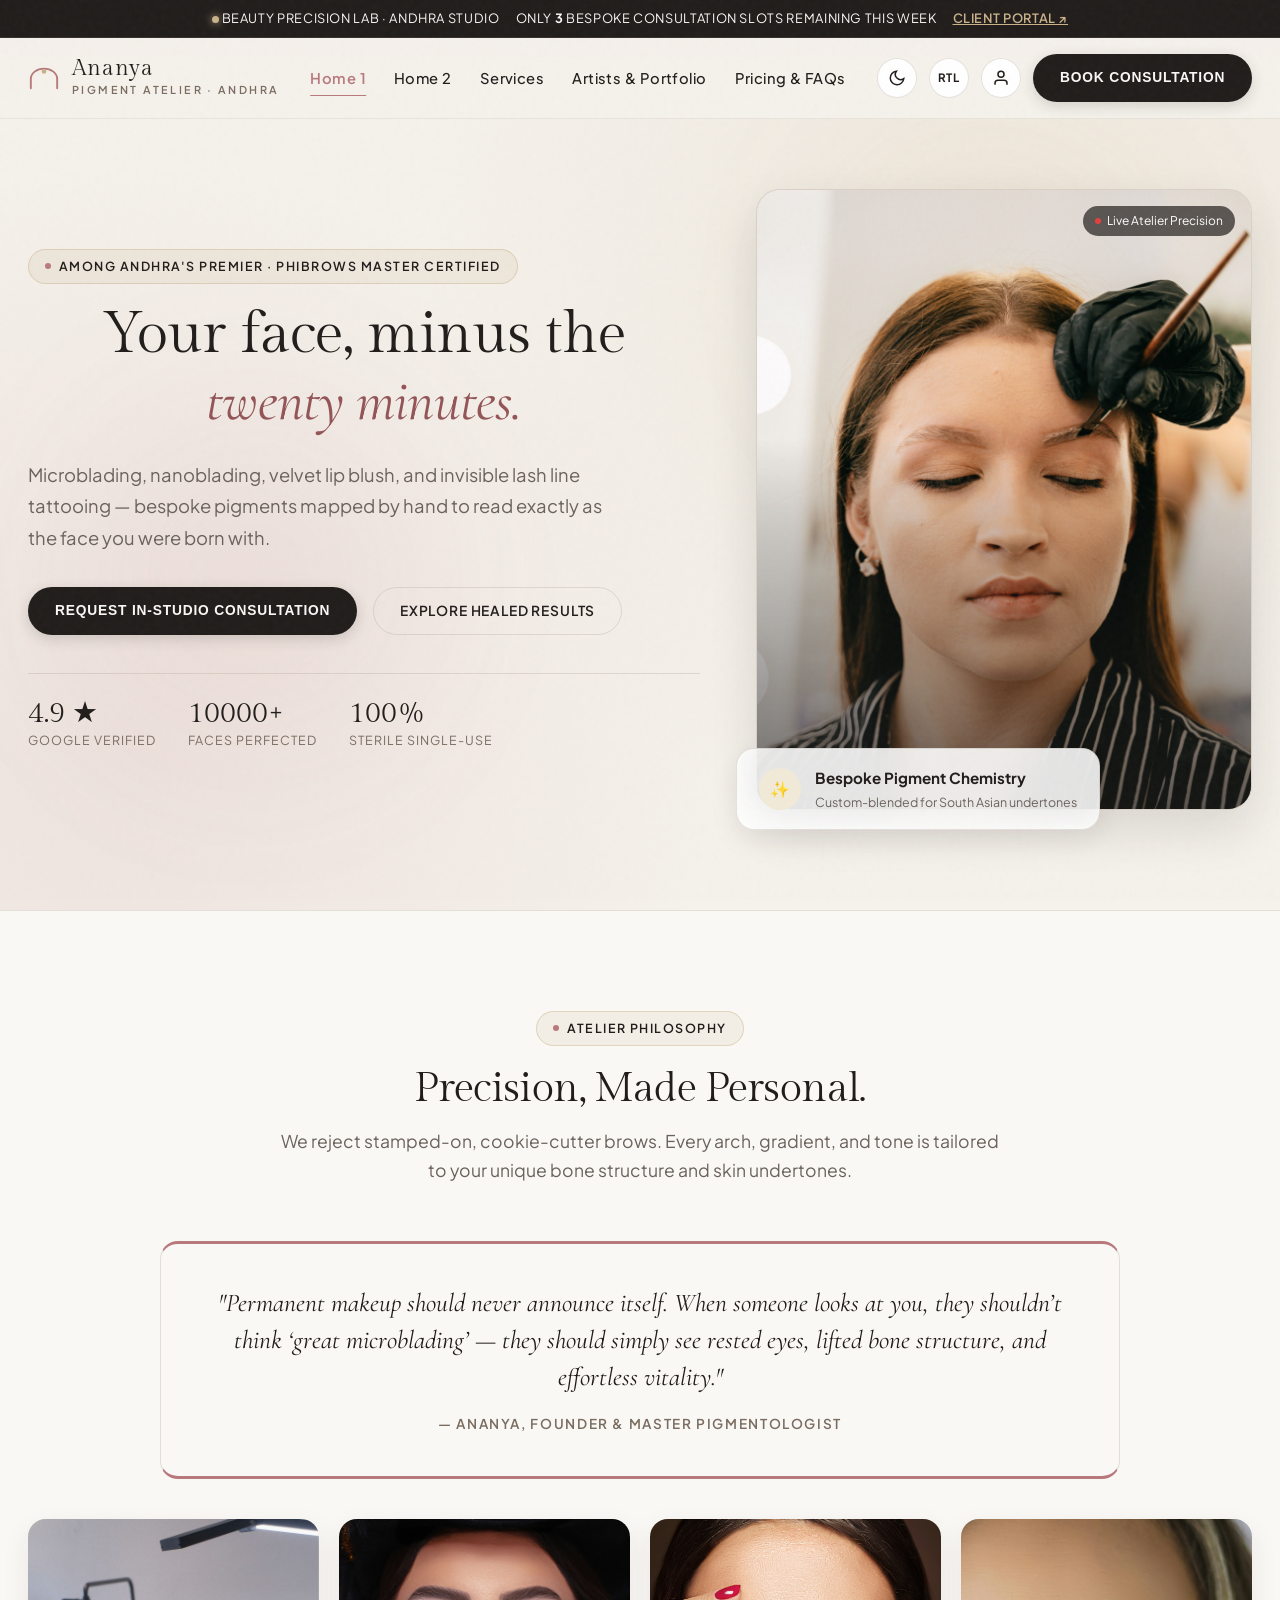
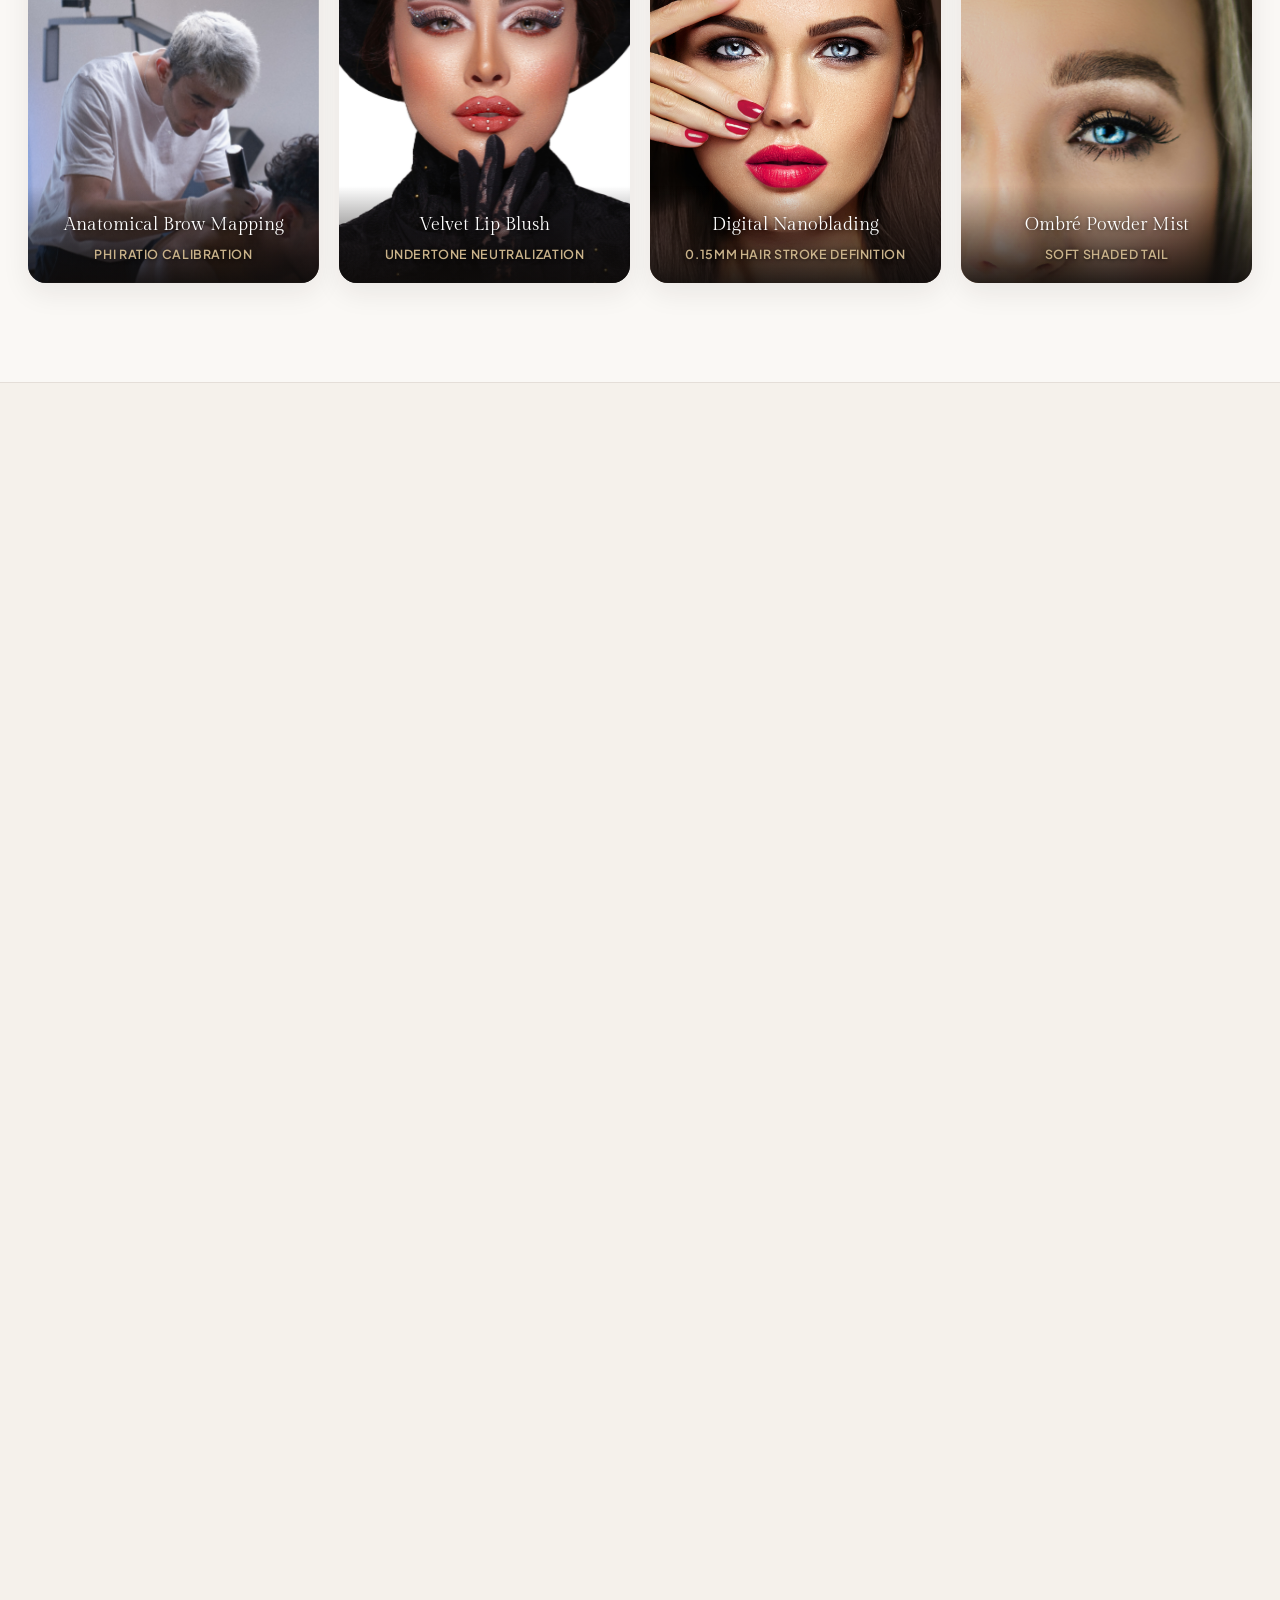
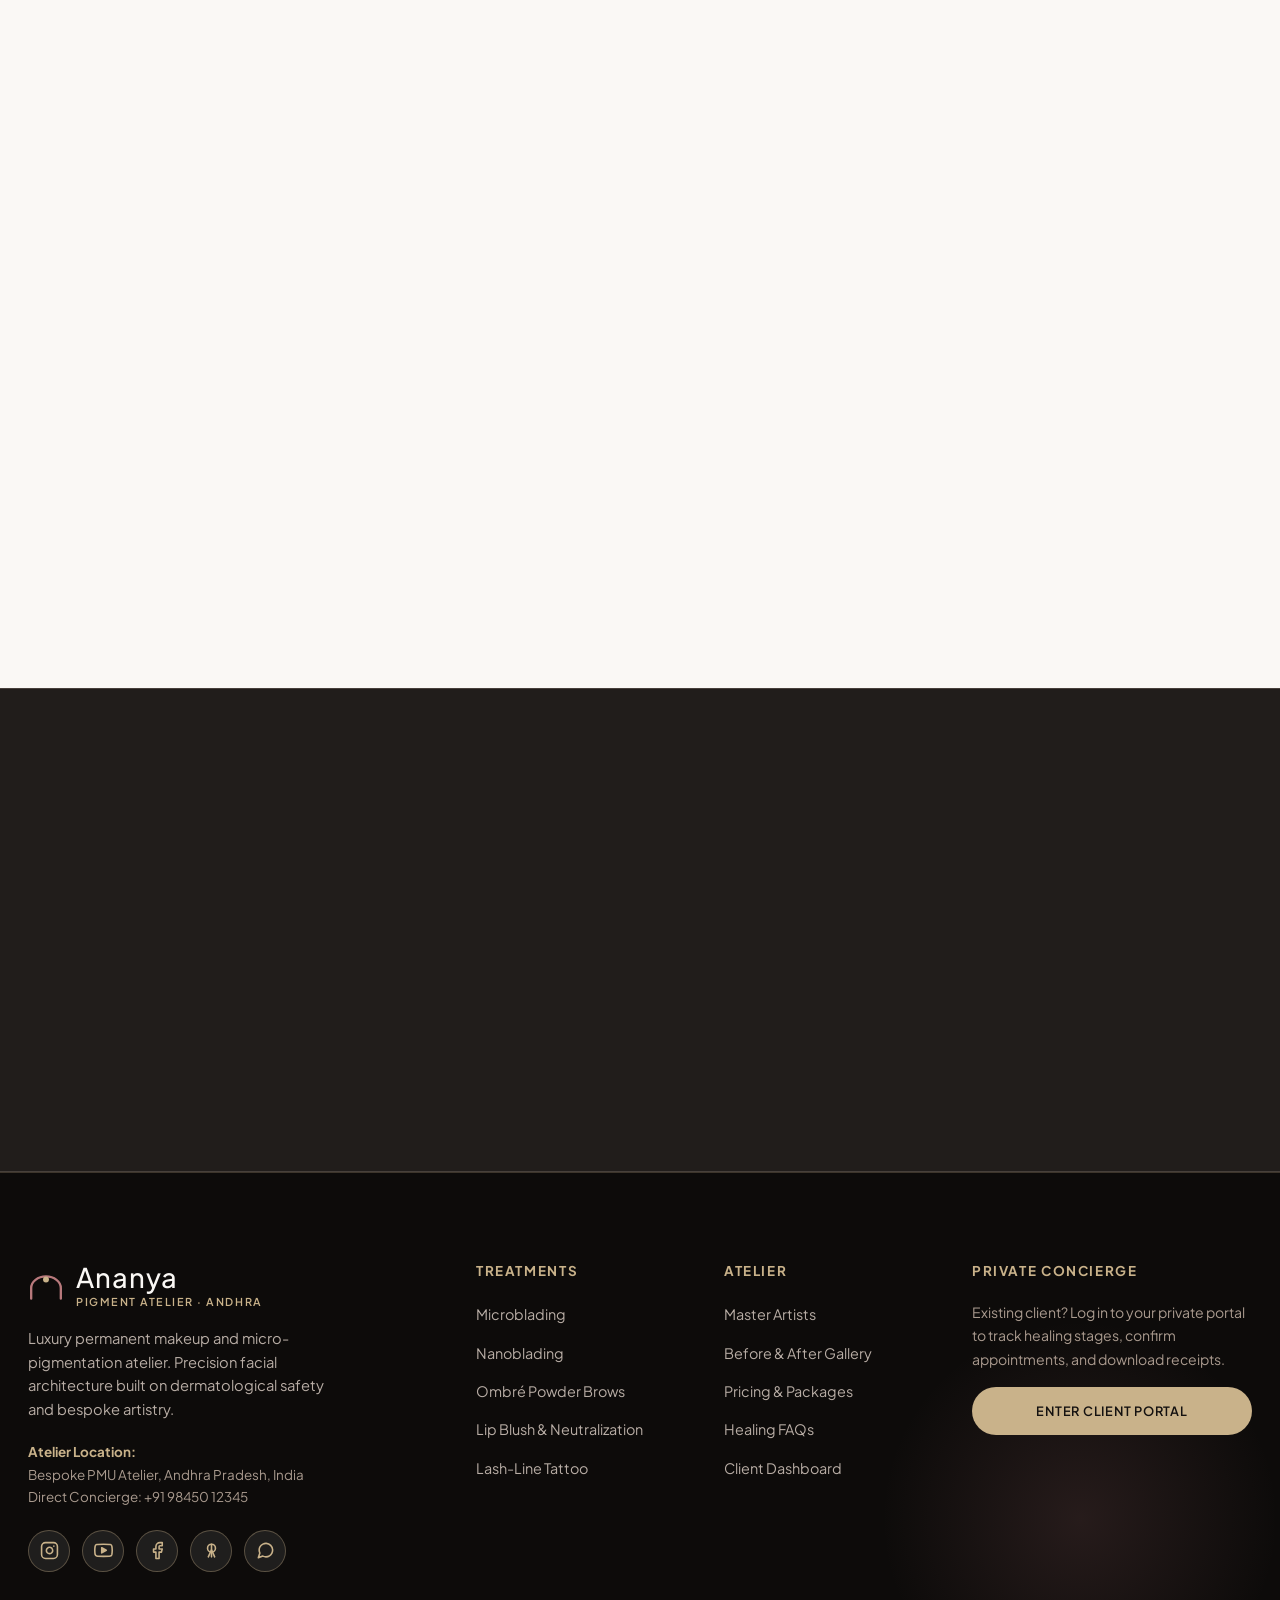
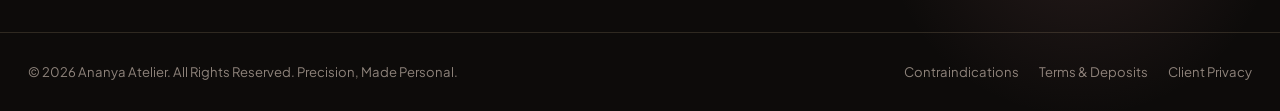
==== commit 401b791c: "Fix contrast issues, tablet 1024px layout, cursor animation, hero background images, and pricing car" ====
--- a/index.html
+++ b/index.html
@@ -12,16 +12,7 @@
 </head>
 <body>
 
-  <!-- Interactive Precision Cursor -->
-  <div class="aa-cursor" aria-hidden="true">
-    <div class="aa-cursor__ring"></div>
-    <div class="aa-cursor__dot"></div>
-    <svg class="aa-cursor__pen" viewBox="0 0 44 44" fill="none">
-      <path d="M30.4 3.2l6.9 4-17.6 30.5-6.9-4L30.4 3.2z" fill="#211D1B"/>
-      <path d="M30.4 3.2l6.9 4-2.4 4.2-6.9-4 2.4-4.2z" fill="#C9B28A"/>
-      <path d="M12.8 33.7l6.9 4-6.1 3.6-.8-7.6z" fill="#B8797C"/>
-    </svg>
-  </div>
+
 
   <!-- Signature Atelier Intro Curtain Animation -->
   <div class="aa-intro" aria-hidden="true">
@@ -533,7 +524,7 @@
         </p>
         <div style="display:flex; justify-content:center; gap:16px; flex-wrap:wrap;">
           <button type="button" class="btn-luxury btn-rose" data-open-consultation data-magnetic>Book In-Studio Consultation</button>
-          <a href="login.html" class="btn-luxury btn-outline" style="border-color:var(--color-champagne); color:var(--color-champagne);" data-magnetic>Access Client Portal ↗</a>
+          <a href="login.html" class="btn-luxury btn-outline-gold" data-magnetic>Access Client Portal ↗</a>
         </div>
       </div>
     </section>
--- a/css/style.css
+++ b/css/style.css
@@ -82,10 +82,10 @@
   --color-taupe-dark: #D4C9C0;
   --color-rose: #D49093;
   --color-rose-light: #3D2224;
-  --color-rose-dark: #E8D3D4;
+  --color-rose-dark: #A85B60;
   --color-champagne: #DBC5A0;
   --color-champagne-light: #383025;
-  --color-champagne-dark: #F2EAD8;
+  --color-champagne-dark: #A48D66;
   
   --color-text-main: #F5F1EB;
   --color-text-muted: #B8ADA5;
@@ -149,10 +149,9 @@
 body::before {
   content: "";
   position: fixed;
-  top: 0;
-  left: 0;
-  width: 100vw;
-  height: 100vh;
+  inset: 0;
+  width: 100%;
+  height: 100%;
   pointer-events: none;
   z-index: 9999;
   opacity: 0.03;
@@ -227,66 +226,11 @@
   to { opacity: 0; transform: scale(0.95); }
 }
 
-/* ==========================================================================
-   INTERACTIVE PEN & PRECISION RING CURSOR
-   ========================================================================== */
+/* Pointer Arrow & Custom Ring Cursor Deactivated */
 .aa-cursor {
-  position: fixed;
-  top: 0;
-  left: 0;
-  pointer-events: none;
-  z-index: 10001;
-  mix-blend-mode: difference;
-  display: none;
-}
-
-@media (pointer: fine) {
-  .aa-cursor { display: block; }
-}
-
-.aa-cursor__ring {
-  position: absolute;
-  top: 0;
-  left: 0;
-  width: 38px;
-  height: 38px;
-  margin: -19px 0 0 -19px;
-  border-radius: 50%;
-  border: 1.5px solid #FFFFFF;
-  transition: transform 0.2s cubic-bezier(0.16, 1, 0.3, 1), border-color 0.2s ease, width 0.25s ease, height 0.25s ease;
-}
-
-.aa-cursor__dot {
-  position: absolute;
-  top: 0;
-  left: 0;
-  width: 6px;
-  height: 6px;
-  margin: -3px 0 0 -3px;
-  border-radius: 50%;
-  background-color: var(--color-champagne);
-}
-
-.aa-cursor__pen {
-  position: absolute;
-  top: -12px;
-  left: 10px;
-  width: 24px;
-  height: 24px;
-  opacity: 0.8;
-  transform: rotate(-15deg);
-  transition: transform 0.3s ease, opacity 0.3s ease;
-}
-
-.aa-cursor.hovering .aa-cursor__ring {
-  transform: scale(1.6);
-  border-color: var(--color-champagne);
-  background: rgba(201, 178, 138, 0.12);
-}
-
-.aa-cursor.hovering .aa-cursor__pen {
-  transform: scale(1.2) rotate(0deg);
-  opacity: 1;
+  display: none !important;
+  pointer-events: none !important;
+  visibility: hidden !important;
 }
 
 /* ==========================================================================
@@ -433,7 +377,7 @@
   top: 0;
   left: 0;
   width: 100%;
-  z-index: 1000;
+  z-index: 1050;
   padding: 16px 0;
   transition: var(--transition-smooth);
   background: var(--bg-navbar);
@@ -637,10 +581,10 @@
 .aa-nav-backdrop {
   position: fixed;
   inset: 0;
-  background: rgba(20, 17, 16, 0.55);
-  backdrop-filter: blur(4px);
-  -webkit-backdrop-filter: blur(4px);
-  z-index: 1040;
+  background: rgba(20, 17, 16, 0.65);
+  backdrop-filter: blur(6px);
+  -webkit-backdrop-filter: blur(6px);
+  z-index: 998;
   opacity: 0;
   pointer-events: none;
   transition: opacity 0.35s ease;
@@ -707,8 +651,14 @@
 
 .btn-primary:hover {
   background-color: var(--btn-primary-hover-bg);
+  color: var(--btn-primary-text) !important;
   transform: translateY(-2px);
   box-shadow: 0 8px 22px rgba(201, 178, 138, 0.3);
+}
+
+[data-theme="dark"] .btn-primary:hover {
+  background-color: #DFCDAA;
+  color: #141110 !important;
 }
 
 .btn-rose {
@@ -721,19 +671,35 @@
   background-color: var(--color-rose-dark);
   transform: translateY(-2px);
   box-shadow: 0 8px 22px rgba(184, 121, 124, 0.4);
-  color: #FFFFFF;
+  color: #FFFFFF !important;
+}
+
+[data-theme="dark"] .btn-rose:hover {
+  background-color: #B25A5E;
+  color: #FFFFFF !important;
+  box-shadow: 0 8px 24px rgba(212, 144, 147, 0.4);
 }
 
 .btn-champagne {
   background-color: var(--color-champagne);
-  color: #141110;
+  color: #141110 !important;
   font-weight: 600;
 }
 
 .btn-champagne:hover {
   background-color: var(--color-champagne-dark);
-  color: #FFFFFF;
+  color: #FFFFFF !important;
   transform: translateY(-2px);
+}
+
+[data-theme="dark"] .btn-champagne {
+  background-color: #DBC5A0;
+  color: #141110 !important;
+}
+
+[data-theme="dark"] .btn-champagne:hover {
+  background-color: #C4AD85;
+  color: #141110 !important;
 }
 
 .btn-outline {
@@ -743,10 +709,35 @@
 }
 
 .btn-outline:hover {
-  background-color: var(--color-champagne);
-  color: #141110;
-  border-color: var(--color-champagne);
+  background-color: var(--color-champagne) !important;
+  color: #141110 !important;
+  border-color: var(--color-champagne) !important;
   transform: translateY(-2px);
+}
+
+[data-theme="dark"] .btn-outline:hover {
+  background-color: #DBC5A0 !important;
+  color: #141110 !important;
+  border-color: #DBC5A0 !important;
+}
+
+.btn-outline-gold {
+  background-color: transparent;
+  color: var(--color-champagne) !important;
+  border: 1px solid var(--color-champagne) !important;
+}
+
+.btn-outline-gold:hover {
+  background-color: var(--color-champagne) !important;
+  color: #141110 !important;
+  border-color: var(--color-champagne) !important;
+  transform: translateY(-2px);
+}
+
+[data-theme="dark"] .btn-outline-gold:hover {
+  background-color: #DBC5A0 !important;
+  color: #141110 !important;
+  border-color: #DBC5A0 !important;
 }
 
 .btn-portal-pill {
@@ -1040,7 +1031,7 @@
 }
 
 /* ==========================================================================
-   HERO SECTION
+   HERO SECTION & BACKGROUND IMAGE ENHANCEMENTS
    ========================================================================== */
 .atelier-hero {
   position: relative;
@@ -1048,6 +1039,66 @@
   overflow: hidden;
   background: radial-gradient(circle at 80% 20%, rgba(201, 178, 138, 0.15), transparent 50%),
               radial-gradient(circle at 10% 80%, rgba(184, 121, 124, 0.12), transparent 45%);
+}
+
+/* Homepage 2 Themed Hero Background */
+.atelier-hero-home2 {
+  position: relative;
+  background-size: cover !important;
+  background-position: center 35% !important;
+  background-repeat: no-repeat !important;
+  isolation: isolate;
+  overflow: hidden;
+}
+
+.atelier-hero-home2::before {
+  content: "";
+  position: absolute;
+  inset: 0;
+  background: radial-gradient(circle at 50% 20%, rgba(245, 241, 235, 0.88) 0%, rgba(245, 241, 235, 0.96) 80%);
+  backdrop-filter: blur(4px);
+  -webkit-backdrop-filter: blur(4px);
+  z-index: 0;
+}
+
+[data-theme="dark"] .atelier-hero-home2::before {
+  background: radial-gradient(circle at 50% 20%, rgba(20, 17, 16, 0.88) 0%, rgba(20, 17, 16, 0.96) 80%);
+}
+
+.atelier-hero-home2 > .container-atelier {
+  position: relative;
+  z-index: 1;
+}
+
+/* Non-Homepages Hero Headers with Background Images */
+.page-hero-header {
+  position: relative;
+  background-size: cover !important;
+  background-position: center 30% !important;
+  background-repeat: no-repeat !important;
+  isolation: isolate;
+  overflow: hidden;
+  padding: clamp(65px, 8vw, 100px) 0 clamp(45px, 6vw, 65px) !important;
+  border-bottom: 1px solid var(--color-border);
+}
+
+.page-hero-header::before {
+  content: "";
+  position: absolute;
+  inset: 0;
+  background: linear-gradient(180deg, rgba(245, 241, 235, 0.86) 0%, rgba(245, 241, 235, 0.95) 100%);
+  backdrop-filter: blur(4px);
+  -webkit-backdrop-filter: blur(4px);
+  z-index: 0;
+}
+
+[data-theme="dark"] .page-hero-header::before {
+  background: linear-gradient(180deg, rgba(20, 17, 16, 0.88) 0%, rgba(20, 17, 16, 0.96) 100%);
+}
+
+.page-hero-header > .container-atelier {
+  position: relative;
+  z-index: 1;
 }
 
 .hero-grid {
@@ -1413,16 +1464,67 @@
   position: absolute;
   top: 16px;
   left: 16px;
-  background: rgba(33, 29, 27, 0.82);
+  background: rgba(20, 17, 16, 0.88);
   backdrop-filter: blur(8px);
-  color: var(--bg-porcelain-light);
+  -webkit-backdrop-filter: blur(8px);
+  color: #FAF8F5 !important;
   font-size: 0.72rem;
   font-weight: 600;
   text-transform: uppercase;
-  letter-spacing: 0.1em;
-  padding: 5px 12px;
+  letter-spacing: 0.08em;
+  padding: 6px 14px;
   border-radius: var(--border-radius-pill);
+  border: 1px solid rgba(201, 178, 138, 0.35);
+  box-shadow: 0 2px 10px rgba(0, 0, 0, 0.35);
   z-index: 2;
+}
+
+[data-theme="dark"] .service-tag {
+  background: rgba(15, 12, 11, 0.92);
+  color: #FAF8F5 !important;
+  border-color: rgba(201, 178, 138, 0.5);
+}
+
+.service-tag.tag-featured,
+.service-tag[style*="var(--color-champagne)"],
+.service-tag[style*="var(--color-espresso)"] {
+  background: #C9B28A !important;
+  color: #141110 !important;
+  border: 1px solid #FAF8F5 !important;
+  font-weight: 700 !important;
+}
+
+[data-theme="dark"] .service-tag.tag-featured,
+[data-theme="dark"] .service-tag[style*="var(--color-champagne)"],
+[data-theme="dark"] .service-tag[style*="var(--color-espresso)"] {
+  background: #DBC5A0 !important;
+  color: #141110 !important;
+  border: 1px solid #FAF8F5 !important;
+  font-weight: 700 !important;
+}
+
+.portfolio-badge {
+  position: absolute;
+  top: 14px;
+  left: 14px;
+  background: rgba(20, 17, 16, 0.85);
+  backdrop-filter: blur(6px);
+  -webkit-backdrop-filter: blur(6px);
+  color: #FAF8F5 !important;
+  font-size: 0.72rem;
+  font-weight: 600;
+  text-transform: uppercase;
+  letter-spacing: 0.08em;
+  padding: 4px 12px;
+  border-radius: var(--border-radius-pill);
+  border: 1px solid rgba(201, 178, 138, 0.3);
+  z-index: 2;
+}
+
+[data-theme="dark"] .portfolio-badge {
+  background: rgba(15, 12, 11, 0.92);
+  color: #FAF8F5 !important;
+  border-color: rgba(201, 178, 138, 0.45);
 }
 
 .service-card-body {
@@ -1709,16 +1811,17 @@
    ========================================================================== */
 .pricing-grid {
   display: grid;
-  grid-template-columns: repeat(auto-fit, minmax(340px, 1fr));
+  grid-template-columns: repeat(3, 1fr);
   gap: 32px;
   margin-bottom: 60px;
+  align-items: stretch;
 }
 
 .pricing-card {
   background: var(--color-surface);
   border-radius: var(--border-radius-lg);
   border: 1px solid var(--color-border);
-  padding: 40px 32px;
+  padding: 38px 28px;
   display: flex;
   flex-direction: column;
   align-items: center;
@@ -1726,6 +1829,8 @@
   position: relative;
   box-shadow: var(--shadow-sm);
   transition: var(--transition-smooth);
+  height: 100%;
+  box-sizing: border-box;
 }
 
 .pricing-card.featured {
@@ -1753,36 +1858,44 @@
   letter-spacing: 0.12em;
   padding: 6px 18px;
   border-radius: var(--border-radius-pill);
+  box-shadow: 0 2px 8px rgba(0,0,0,0.25);
+  z-index: 3;
 }
 
 .pricing-header {
   text-align: center;
-  padding-bottom: 28px;
+  padding-bottom: 24px;
   border-bottom: 1px solid var(--color-border-light);
-  margin-bottom: 28px;
+  margin-bottom: 24px;
   width: 100%;
   display: flex;
   flex-direction: column;
   align-items: center;
+  min-height: 160px;
+  justify-content: flex-start;
 }
 
 .pricing-plan-name {
-  font-size: 1.4rem;
+  font-size: 1.35rem;
   margin-bottom: 8px;
   text-align: center;
+  min-height: 2.4em;
+  display: flex;
+  align-items: center;
+  justify-content: center;
 }
 
 .pricing-rate {
   font-family: var(--font-serif-display);
-  font-size: 2.6rem;
+  font-size: 2.5rem;
   color: var(--color-espresso);
   line-height: 1.1;
-  margin: 12px 0 4px;
+  margin: 10px 0 4px;
   text-align: center;
 }
 
 .pricing-sub {
-  font-size: 0.825rem;
+  font-size: 0.84rem;
   color: var(--color-text-muted);
   text-align: center;
 }
@@ -1791,36 +1904,53 @@
   list-style: none;
   display: flex;
   flex-direction: column;
-  align-items: center;
-  text-align: center;
-  gap: 14px;
-  margin-bottom: 34px;
+  gap: 13px;
+  margin-bottom: 32px;
   flex-grow: 1;
   width: 100%;
+  max-width: 320px;
+  padding: 0;
+  text-align: left;
 }
 
 .pricing-feature-item {
   display: flex;
-  align-items: center;
-  justify-content: center;
-  gap: 10px;
-  font-size: 0.92rem;
+  align-items: flex-start;
+  justify-content: flex-start;
+  gap: 11px;
+  font-size: 0.88rem;
+  line-height: 1.45;
   color: var(--color-text-muted);
-  text-align: center;
+  text-align: left;
 }
 
 .pricing-feature-item .check-icon {
   color: var(--color-rose);
-  font-weight: bold;
+  font-weight: 700;
+  font-size: 0.95rem;
+  line-height: 1.35;
   flex-shrink: 0;
+  margin-top: 1px;
 }
 
 .pricing-card .btn-luxury {
   width: 100%;
-  max-width: 320px;
-  margin: auto auto 0;
+  max-width: 300px;
+  margin-top: auto;
   text-align: center;
   justify-content: center;
+}
+
+.pricing-card.featured .btn-rose:hover {
+  background-color: #935457 !important;
+  color: #FFFFFF !important;
+  box-shadow: 0 8px 22px rgba(184, 121, 124, 0.4);
+}
+
+[data-theme="dark"] .pricing-card.featured .btn-rose:hover {
+  background-color: #A85B60 !important;
+  color: #FFFFFF !important;
+  box-shadow: 0 8px 24px rgba(212, 144, 147, 0.45) !important;
 }
 
 /* ==========================================================================
@@ -2403,11 +2533,11 @@
     --section-padding-y: 70px;
   }
 
-  /* Hamburger Toggle & Slide-Out Drawer Navigation */
+  /* Hamburger Toggle & Slide-Out Drawer Navigation (No Horizontal Overflow) */
   .nav-menu {
     position: fixed;
     top: 0;
-    right: -100%;
+    right: 0;
     width: 320px;
     max-width: 85vw;
     height: 100vh;
@@ -2415,31 +2545,37 @@
     flex-direction: column;
     align-items: stretch;
     justify-content: flex-start;
-    padding: 84px 28px 40px;
-    box-shadow: -10px 0 35px rgba(0,0,0,0.18);
-    transition: right 0.4s cubic-bezier(0.16, 1, 0.3, 1);
-    z-index: 1050;
+    padding: 84px 24px 40px;
+    box-shadow: -10px 0 35px rgba(0,0,0,0.25);
+    transform: translateX(100%);
+    visibility: hidden;
+    pointer-events: none;
+    transition: transform 0.35s cubic-bezier(0.16, 1, 0.3, 1), visibility 0.35s ease;
+    z-index: 1055;
     overflow-y: auto;
-    gap: 8px;
+    gap: 10px;
     border-left: 1px solid var(--color-border);
   }
 
   .nav-menu.open {
-    right: 0;
+    transform: translateX(0);
+    visibility: visible;
+    pointer-events: all;
   }
 
   [dir="rtl"] .nav-menu {
-    left: -100%;
+    left: 0;
     right: auto;
     border-left: none;
     border-right: 1px solid var(--color-border);
-    box-shadow: 10px 0 35px rgba(0,0,0,0.18);
-    transition: left 0.4s cubic-bezier(0.16, 1, 0.3, 1);
+    box-shadow: 10px 0 35px rgba(0,0,0,0.25);
+    transform: translateX(-100%);
   }
 
   [dir="rtl"] .nav-menu.open {
-    left: 0;
-    right: auto;
+    transform: translateX(0);
+    visibility: visible;
+    pointer-events: all;
   }
 
   .nav-menu li {
@@ -2449,12 +2585,15 @@
   .nav-link {
     display: block;
     width: 100%;
-    padding: 12px 16px;
-    font-size: 1.02rem;
+    padding: 13px 18px;
+    font-size: 1rem;
+    font-weight: 600;
+    color: var(--color-espresso);
     border-radius: var(--border-radius-md);
-    background: rgba(255, 255, 255, 0.5);
-    border: 1px solid var(--color-border-light);
+    background: var(--color-surface);
+    border: 1px solid var(--color-border);
     box-sizing: border-box;
+    transition: var(--transition-smooth);
   }
 
   .nav-link:hover, .nav-link.active {
@@ -2463,6 +2602,20 @@
     border-color: var(--color-espresso);
   }
 
+  [data-theme="dark"] .nav-link {
+    background: #26201E;
+    color: #FAF8F5;
+    border: 1px solid rgba(201, 178, 138, 0.3);
+  }
+
+  [data-theme="dark"] .nav-link:hover,
+  [data-theme="dark"] .nav-link.active {
+    background: #C9B28A;
+    color: #141110;
+    border-color: #C9B28A;
+    font-weight: 700;
+  }
+
   .nav-link::after {
     display: none;
   }
@@ -2525,23 +2678,23 @@
   }
 
   .services-grid {
-    grid-template-columns: repeat(2, 1fr);
-    gap: 24px;
+    grid-template-columns: repeat(3, 1fr);
+    gap: 20px;
   }
 
   .artist-grid {
-    grid-template-columns: repeat(2, 1fr);
-    gap: 24px;
+    grid-template-columns: repeat(3, 1fr);
+    gap: 20px;
   }
 
   .pricing-grid {
-    grid-template-columns: repeat(2, 1fr);
-    gap: 24px;
+    grid-template-columns: repeat(3, 1fr);
+    gap: 20px;
   }
 
   .precision-gallery-grid {
-    grid-template-columns: repeat(2, 1fr);
-    gap: 18px;
+    grid-template-columns: repeat(4, 1fr);
+    gap: 16px;
   }
 
   .ba-mini-grid {
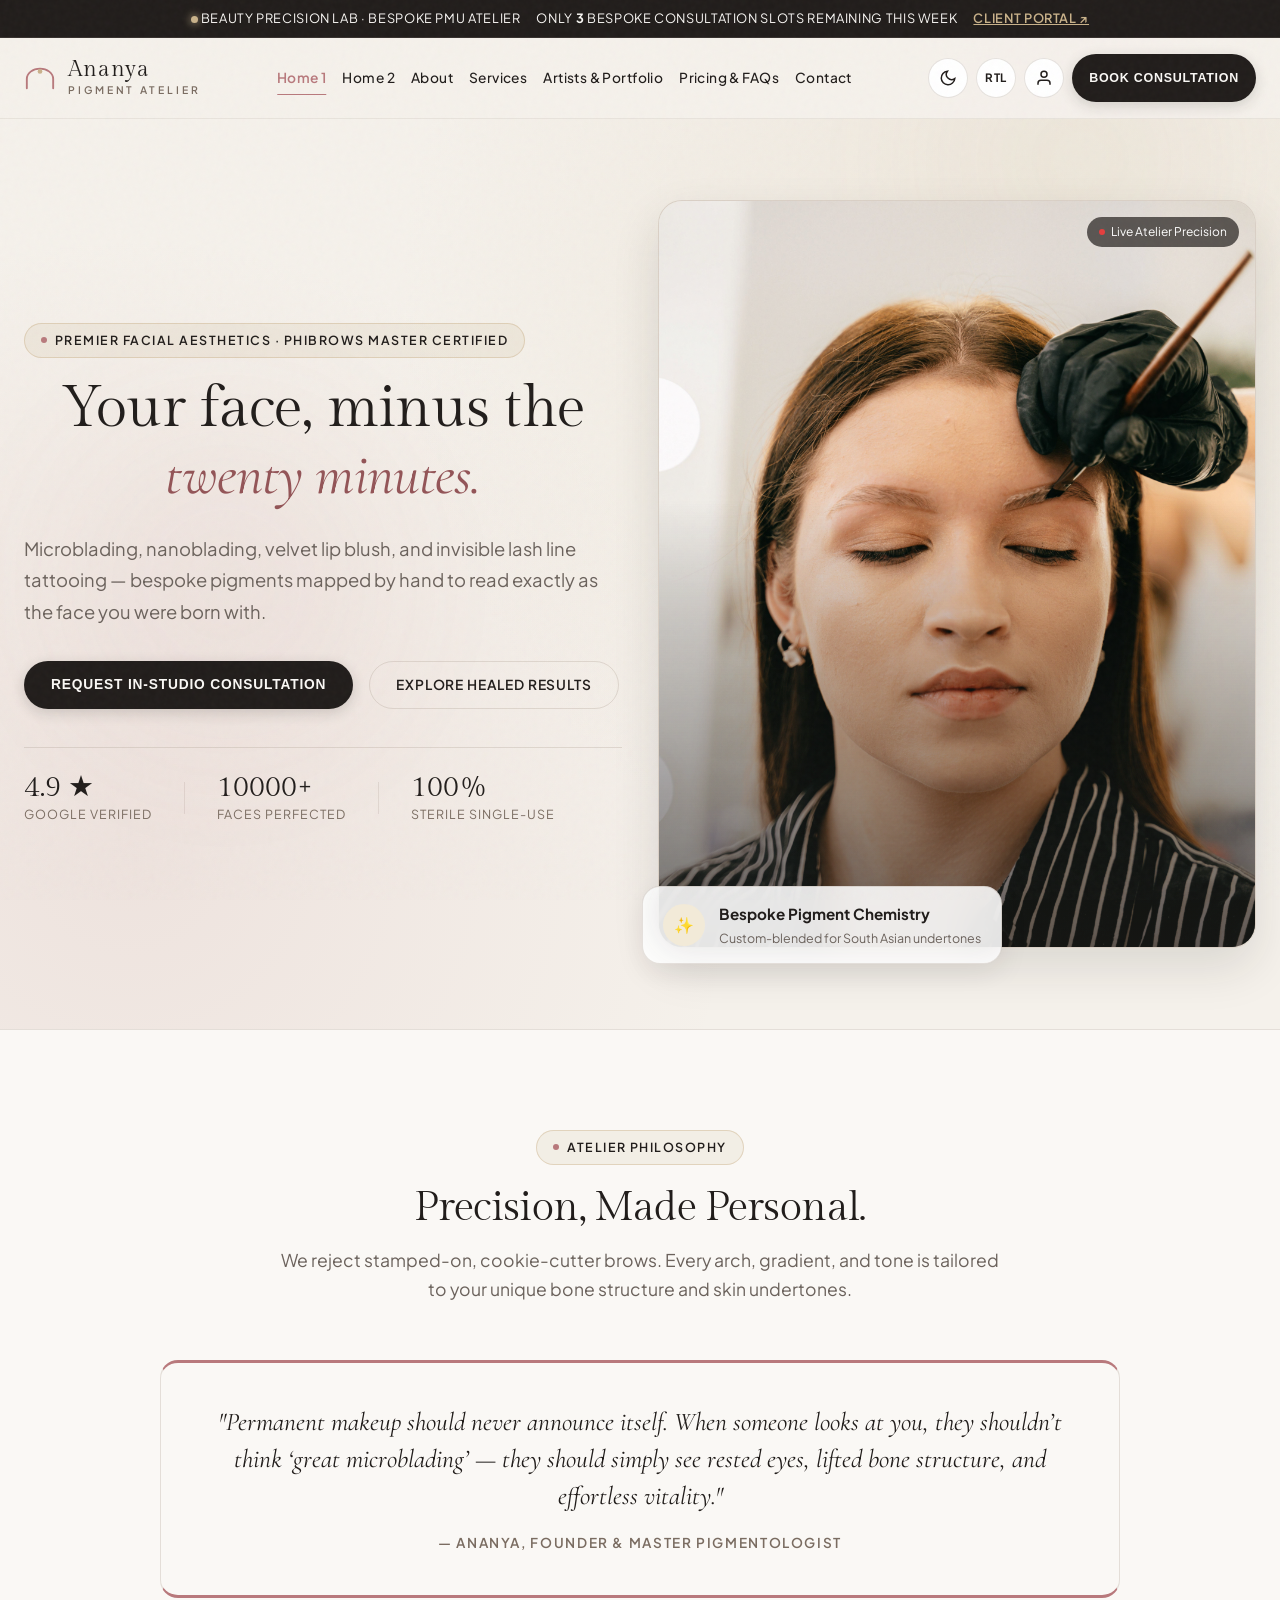
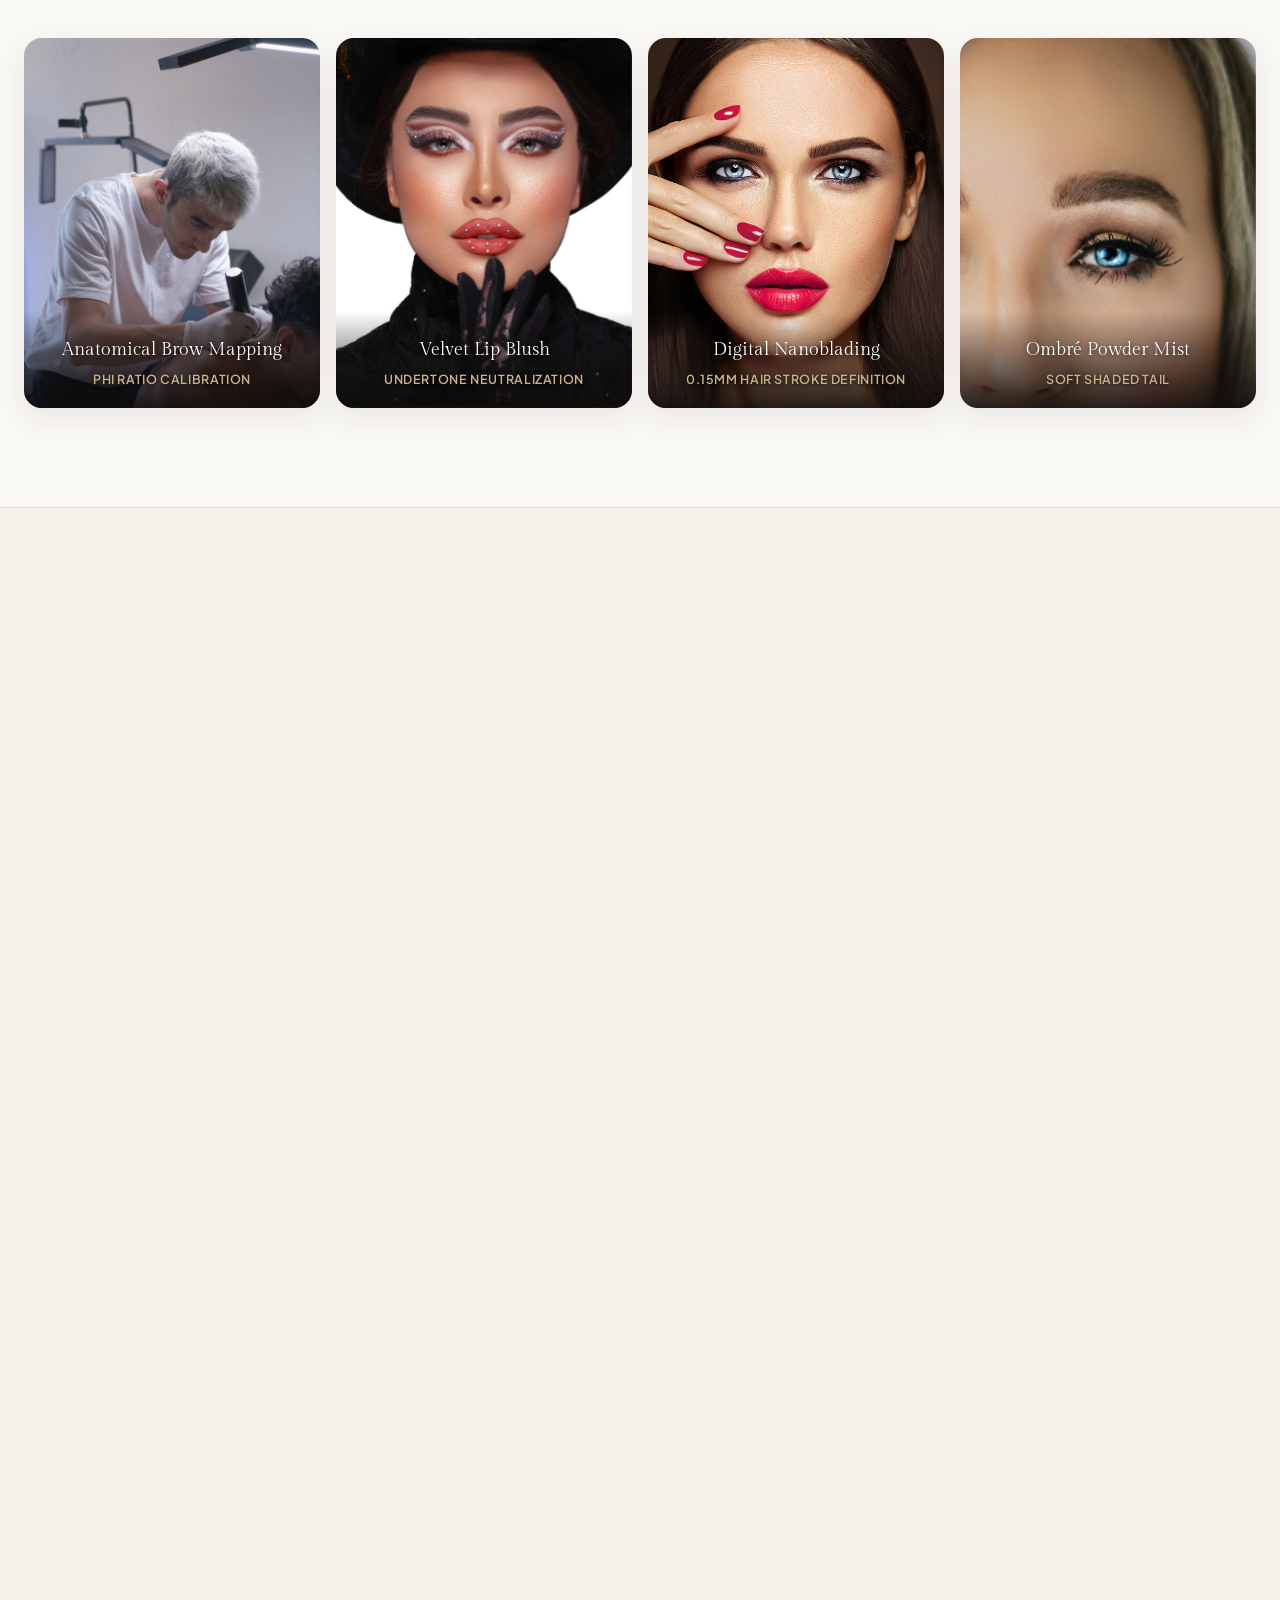
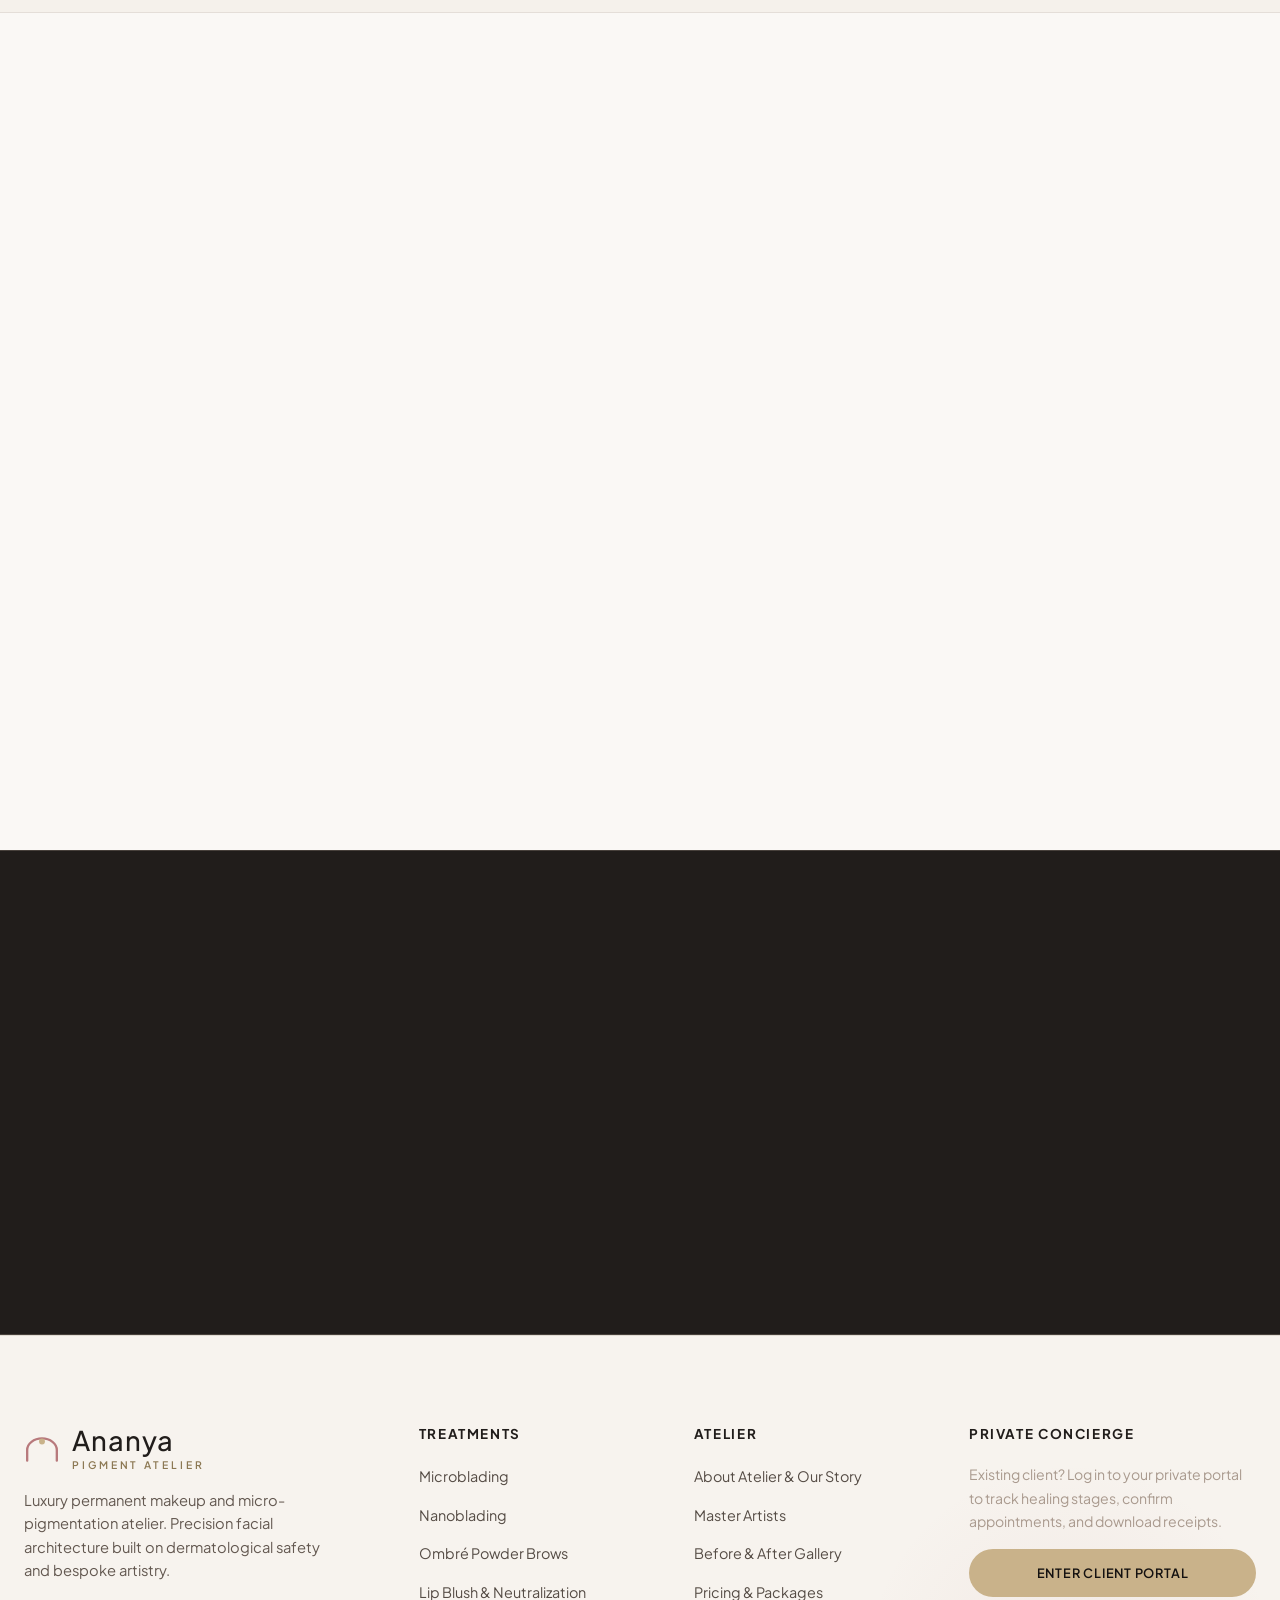
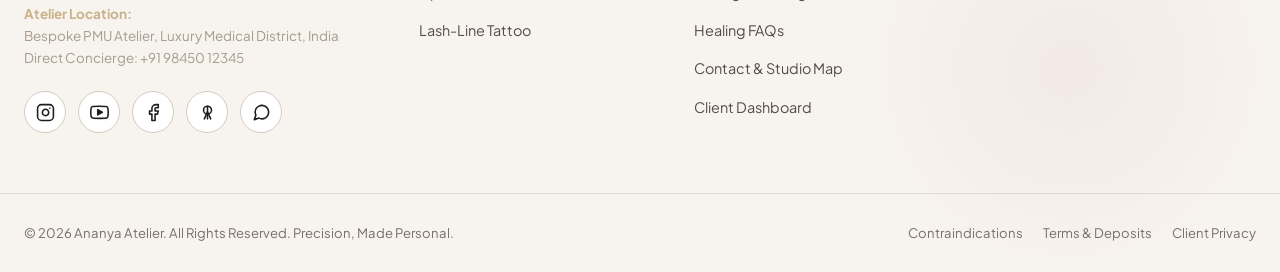
==== commit 1668f96a: "Refine logo, unify hero height, add About & Contact pages, update client portraits & responsive layo" ====
--- a/index.html
+++ b/index.html
@@ -4,7 +4,7 @@
   <meta charset="UTF-8">
   <meta name="viewport" content="width=device-width, initial-scale=1.0">
   <title>Ananya Atelier | Precision Permanent Makeup & Microblading Studio</title>
-  <meta name="description" content="Andhra's premier luxury permanent makeup atelier. Bespoke microblading, nanoblading, lip blush, and eyeliner tattoo with clinical dermatological precision.">
+  <meta name="description" content="Premier luxury permanent makeup atelier. Bespoke microblading, nanoblading, lip blush, and eyeliner tattoo with clinical dermatological precision.">
   
   <!-- Core Styles -->
   <link rel="stylesheet" href="css/style.css">
@@ -23,13 +23,13 @@
         <circle cx="75" cy="22" r="3.5" fill="#C9B28A"/>
       </svg>
       <div class="aa-intro__word">Ananya</div>
-      <div class="aa-intro__sub">Pigment Atelier · Andhra</div>
+      <div class="aa-intro__sub">Pigment Atelier</div>
     </div>
   </div>
 
   <!-- Top Notice Announcement Bar -->
   <div class="top-notice-bar">
-    <span><span class="badge-dot"></span> Beauty Precision Lab · Andhra Studio</span>
+    <span><span class="badge-dot"></span> Beauty Precision Lab · Bespoke PMU Atelier</span>
     <span>Only <strong data-slots>3</strong> bespoke consultation slots remaining this week</span>
     <a href="login.html" style="color:var(--color-champagne); text-decoration:underline; font-weight:600;">Client Portal ↗</a>
   </div>
@@ -44,7 +44,7 @@
         </svg>
         <div class="brand-title">
           <span class="brand-name">Ananya</span>
-          <span class="brand-tagline">Pigment Atelier · Andhra</span>
+          <span class="brand-tagline">Pigment Atelier</span>
         </div>
       </a>
 
@@ -52,9 +52,11 @@
         <ul class="nav-menu">
           <li><a href="index.html" class="nav-link active">Home 1</a></li>
           <li><a href="home2.html" class="nav-link">Home 2</a></li>
+          <li><a href="about.html" class="nav-link">About</a></li>
           <li><a href="services.html" class="nav-link">Services</a></li>
           <li><a href="artists.html" class="nav-link">Artists & Portfolio</a></li>
           <li><a href="pricing.html" class="nav-link">Pricing & FAQs</a></li>
+          <li><a href="contact.html" class="nav-link">Contact</a></li>
           <li class="mobile-drawer-cta" style="margin-top:14px; padding-top:14px; border-top:1px solid var(--color-border-light);">
             <div style="display:flex; gap:10px; align-items:center; justify-content:space-between; margin-bottom:12px;">
               <button type="button" class="btn-nav-icon theme-toggle-btn" aria-label="Toggle theme" title="Toggle Dark/Light Mode" style="flex:1; width:auto; height:42px; border-radius:var(--border-radius-md); display:inline-flex; gap:8px;">
@@ -106,7 +108,7 @@
         
         <div class="hero-copy-wrap" data-reveal>
           <div class="badge-lab">
-            <span class="dot"></span> Among Andhra's Premier · PhiBrows Master Certified
+            <span class="dot"></span> Premier Facial Aesthetics · PhiBrows Master Certified
           </div>
           
           <h1 class="hero-title">
@@ -127,10 +129,12 @@
               <span class="stat-number" data-count-to="4.9" data-count-decimals="1" data-count-suffix=" ★">4.9 ★</span>
               <span class="stat-label">Google Verified</span>
             </div>
+            <div style="width:1px; height:32px; background:var(--color-border); opacity:0.8;"></div>
             <div class="stat-item">
               <span class="stat-number" data-count-to="10000" data-count-suffix="+">10,000+</span>
               <span class="stat-label">Faces Perfected</span>
             </div>
+            <div style="width:1px; height:32px; background:var(--color-border); opacity:0.8;"></div>
             <div class="stat-item">
               <span class="stat-number" data-count-to="100" data-count-suffix="%">100%</span>
               <span class="stat-label">Sterile Single-Use</span>
@@ -235,7 +239,13 @@
             <span class="ba-label ba-label-after">Healed Precision Result</span>
           </div>
           <div class="ba-slider-handle">
-            <div class="ba-handle-button">↔</div>
+            <div class="ba-handle-button" aria-label="Drag to compare before and after">
+              <svg width="22" height="22" viewBox="0 0 24 24" fill="none" stroke="#FFFFFF" stroke-width="2.5" stroke-linecap="round" stroke-linejoin="round">
+                <polyline points="8 7 3 12 8 17"></polyline>
+                <polyline points="16 7 21 12 16 17"></polyline>
+                <line x1="3" y1="12" x2="21" y2="12"></line>
+              </svg>
+            </div>
           </div>
         </div>
 
@@ -465,7 +475,7 @@
         <div class="section-header">
           <div class="badge-lab"><span class="dot"></span> Verified Client Praise</div>
           <h2>What Discerning Clients Say</h2>
-          <p class="section-subtitle">Loved by beauty editors, corporate executives, and brides across Andhra & India.</p>
+          <p class="section-subtitle">Loved by beauty editors, corporate executives, and discerning clients across India & internationally.</p>
         </div>
 
         <div class="services-grid">
@@ -475,7 +485,7 @@
               "Ananya is a true anatomical sculptor. I had virtually no tails to my brows after over-plucking in my twenties. Today they look fuller, soft, and so natural that my dermatologist couldn't tell they were microbladed."
             </p>
             <div class="testimonial-card-author">
-              <img src="image/make%20(12).jpg" class="testimonial-avatar" alt="Dr. Radhika Sen">
+              <img src="image/client-radhika.jpg" class="testimonial-avatar" alt="Dr. Radhika Sen">
               <div>
                 <h5>Dr. Radhika Sen</h5>
                 <span>Dermatologist · Combo Brows</span>
@@ -489,7 +499,7 @@
               "The Lip Blush Neutralization completely transformed my dark lip hyperpigmentation. The private client portal with the daily aftercare schedule made healing completely stress-free!"
             </p>
             <div class="testimonial-card-author">
-              <img src="image/make%20(13).jpg" class="testimonial-avatar" alt="Pooja Merchant">
+              <img src="image/client-pooja.jpg" class="testimonial-avatar" alt="Pooja Merchant">
               <div>
                 <h5>Pooja Merchant</h5>
                 <span>Creative Director · Lip Blush</span>
@@ -500,10 +510,10 @@
           <div class="testimonial-card" data-reveal>
             <div style="color:var(--color-champagne); font-size:1.1rem; margin-bottom:12px;">★★★★★</div>
             <p class="testimonial-card-text">
-              "I traveled across Andhra specifically for Ananya's nanoblading. The level of clinical hygiene, custom color matching, and subtle artistic touch is simply unmatched."
+              "I traveled specifically for Ananya's nanoblading. The level of clinical hygiene, custom color matching, and subtle artistic touch is simply unmatched."
             </p>
             <div class="testimonial-card-author">
-              <img src="image/make%20(14).jpg" class="testimonial-avatar" alt="Zara Al-Mansoor">
+              <img src="image/client-zara.jpg" class="testimonial-avatar" alt="Zara Al-Mansoor">
               <div>
                 <h5>Zara Al-Mansoor</h5>
                 <span>Executive Client · Nanoblading</span>
@@ -541,7 +551,7 @@
           </svg>
           <div class="brand-title">
             <span class="brand-name">Ananya</span>
-            <span class="brand-tagline">Pigment Atelier · Andhra</span>
+            <span class="brand-tagline">Pigment Atelier</span>
           </div>
         </a>
         <p>
@@ -549,7 +559,7 @@
         </p>
         <div style="margin-top:20px; font-size:0.84rem; color:var(--color-taupe);">
           <strong style="color:var(--color-champagne);">Atelier Location:</strong><br>
-          Bespoke PMU Atelier, Andhra Pradesh, India<br>
+          Bespoke PMU Atelier, Luxury Medical District, India<br>
           Direct Concierge: +91 98450 12345
         </div>
         <div class="footer-social-links" aria-label="Official Atelier Social Media Channels">
@@ -600,10 +610,12 @@
       <div>
         <h4 class="footer-col-title">Atelier</h4>
         <ul class="footer-links">
+          <li><a href="about.html">About Atelier & Our Story</a></li>
           <li><a href="artists.html">Master Artists</a></li>
           <li><a href="artists.html#portfolio">Before & After Gallery</a></li>
           <li><a href="pricing.html">Pricing & Packages</a></li>
           <li><a href="pricing.html#faqs">Healing FAQs</a></li>
+          <li><a href="contact.html">Contact & Studio Map</a></li>
           <li><a href="login.html">Client Dashboard</a></li>
         </ul>
       </div>
@@ -635,7 +647,7 @@
       <div class="badge-lab"><span class="dot"></span> Reserve Consultation</div>
       <h3 id="modalTitle" class="font-serif" style="margin-bottom:8px;">Request Your Studio Consultation</h3>
       <p style="font-size:0.9rem; color:var(--color-text-muted); margin-bottom:24px;">
-        Meet with our master artists in Andhra for a complete bone structure assessment and custom pigment trial.
+        Meet with our master artists for a complete bone structure assessment and custom pigment trial.
       </p>
 
       <form id="consultationForm">
--- a/css/style.css
+++ b/css/style.css
@@ -134,6 +134,10 @@
   scroll-behavior: smooth;
   -webkit-font-smoothing: antialiased;
   -moz-osx-font-smoothing: grayscale;
+  width: 100%;
+  max-width: 100%;
+  overflow-x: hidden;
+  overflow-x: clip;
 }
 
 body {
@@ -141,7 +145,10 @@
   background-color: var(--bg-porcelain);
   color: var(--color-text-main);
   line-height: 1.65;
+  width: 100%;
+  max-width: 100%;
   overflow-x: hidden;
+  overflow-x: clip;
   position: relative;
 }
 
@@ -250,36 +257,38 @@
 
 /* Ambient Glow Flares */
 .aa-flare {
-  position: absolute;
+  position: fixed;
   border-radius: 50%;
   filter: blur(80px);
   pointer-events: none;
-  opacity: 0.6;
+  opacity: 0.45;
   z-index: 0;
+  max-width: 60vw;
+  max-height: 60vw;
   animation: flareDrift 16s infinite alternate ease-in-out;
 }
 
 .aa-flare--a {
-  top: -50px;
-  right: 5%;
-  width: 450px;
-  height: 450px;
+  top: -40px;
+  right: 0;
+  width: min(400px, 40vw);
+  height: min(400px, 40vw);
   background: radial-gradient(circle, rgba(201, 178, 138, 0.25) 0%, transparent 70%);
 }
 
 .aa-flare--b {
   bottom: 10%;
   left: 0;
-  width: 500px;
-  height: 500px;
+  width: min(450px, 45vw);
+  height: min(450px, 45vw);
   background: radial-gradient(circle, rgba(184, 121, 124, 0.2) 0%, transparent 70%);
   animation-duration: 20s;
 }
 
 @keyframes flareDrift {
   0% { transform: translate(0, 0) scale(1); }
-  50% { transform: translate(30px, 20px) scale(1.08); }
-  100% { transform: translate(-20px, -15px) scale(0.96); }
+  50% { transform: translate(15px, 10px) scale(1.04); }
+  100% { transform: translate(-10px, -8px) scale(0.98); }
 }
 
 /* Typography Hierarchy */
@@ -431,9 +440,9 @@
 }
 
 .brand-tagline {
-  font-size: 0.68rem;
+  font-size: 0.65rem;
   text-transform: uppercase;
-  letter-spacing: 0.22em;
+  letter-spacing: 0.28em;
   color: var(--color-taupe-dark);
   font-weight: 600;
 }
@@ -442,9 +451,10 @@
   display: flex;
   align-items: center;
   list-style: none;
-  gap: 28px;
+  gap: 22px;
   margin: 0;
   padding: 0;
+  flex-shrink: 0;
 }
 
 .nav-link {
@@ -455,6 +465,7 @@
   position: relative;
   padding: 6px 0;
   display: inline-block;
+  white-space: nowrap;
 }
 
 .nav-link::after {
@@ -525,7 +536,6 @@
   background: var(--color-champagne);
   color: #141110;
   border-color: var(--color-champagne);
-  transform: translateY(-2px);
   box-shadow: var(--shadow-sm);
 }
 
@@ -617,12 +627,16 @@
   cursor: pointer;
   position: relative;
   overflow: hidden;
-  transition: transform 0.3s cubic-bezier(0.16, 1, 0.3, 1), box-shadow 0.3s ease;
+  transition: background-color 0.25s ease, color 0.25s ease, border-color 0.25s ease, box-shadow 0.25s ease;
   border: 1px solid transparent;
-  will-change: transform;
   box-sizing: border-box;
   text-align: center;
   line-height: 1;
+  transform: none !important;
+}
+
+.btn-luxury:hover {
+  transform: none !important;
 }
 
 /* Liquid Light Sweep Overlay */
@@ -652,8 +666,7 @@
 .btn-primary:hover {
   background-color: var(--btn-primary-hover-bg);
   color: var(--btn-primary-text) !important;
-  transform: translateY(-2px);
-  box-shadow: 0 8px 22px rgba(201, 178, 138, 0.3);
+  box-shadow: 0 6px 20px rgba(201, 178, 138, 0.35);
 }
 
 [data-theme="dark"] .btn-primary:hover {
@@ -669,15 +682,14 @@
 
 .btn-rose:hover {
   background-color: var(--color-rose-dark);
-  transform: translateY(-2px);
-  box-shadow: 0 8px 22px rgba(184, 121, 124, 0.4);
+  box-shadow: 0 6px 20px rgba(184, 121, 124, 0.45);
   color: #FFFFFF !important;
 }
 
 [data-theme="dark"] .btn-rose:hover {
   background-color: #B25A5E;
   color: #FFFFFF !important;
-  box-shadow: 0 8px 24px rgba(212, 144, 147, 0.4);
+  box-shadow: 0 6px 22px rgba(212, 144, 147, 0.45);
 }
 
 .btn-champagne {
@@ -689,7 +701,7 @@
 .btn-champagne:hover {
   background-color: var(--color-champagne-dark);
   color: #FFFFFF !important;
-  transform: translateY(-2px);
+  box-shadow: 0 6px 18px rgba(201, 178, 138, 0.35);
 }
 
 [data-theme="dark"] .btn-champagne {
@@ -712,7 +724,7 @@
   background-color: var(--color-champagne) !important;
   color: #141110 !important;
   border-color: var(--color-champagne) !important;
-  transform: translateY(-2px);
+  box-shadow: 0 4px 16px rgba(201, 178, 138, 0.25);
 }
 
 [data-theme="dark"] .btn-outline:hover {
@@ -731,7 +743,7 @@
   background-color: var(--color-champagne) !important;
   color: #141110 !important;
   border-color: var(--color-champagne) !important;
-  transform: translateY(-2px);
+  box-shadow: 0 4px 16px rgba(201, 178, 138, 0.3);
 }
 
 [data-theme="dark"] .btn-outline-gold:hover {
@@ -988,18 +1000,33 @@
   top: 50%;
   left: 50%;
   transform: translate(-50%, -50%);
-  width: 46px;
-  height: 46px;
-  background: var(--color-espresso);
-  border: 2px solid var(--color-champagne);
+  width: 48px;
+  height: 48px;
+  background: #1B1816 !important;
+  border: 2.5px solid #D4B886 !important;
   border-radius: 50%;
   display: flex;
   align-items: center;
   justify-content: center;
-  color: #FFFFFF;
-  box-shadow: 0 4px 16px rgba(0, 0, 0, 0.35);
-  font-size: 0.9rem;
-  transition: transform 0.2s ease;
+  color: #FFFFFF !important;
+  box-shadow: 0 4px 18px rgba(0, 0, 0, 0.45);
+  font-size: 1rem;
+  transition: transform 0.2s ease, box-shadow 0.2s ease;
+  cursor: ew-resize;
+}
+
+[data-theme="dark"] .ba-handle-button {
+  background: #12100F !important;
+  border: 2.5px solid #E5CFAB !important;
+  color: #FFFFFF !important;
+  box-shadow: 0 4px 22px rgba(0, 0, 0, 0.8), 0 0 14px rgba(229, 207, 171, 0.45);
+}
+
+.ba-handle-button svg {
+  width: 22px;
+  height: 22px;
+  stroke: #FFFFFF !important;
+  filter: drop-shadow(0 1px 2px rgba(0, 0, 0, 0.8));
 }
 
 .before-after-container:hover .ba-handle-button {
@@ -1035,7 +1062,10 @@
    ========================================================================== */
 .atelier-hero {
   position: relative;
-  padding: 70px 0 100px;
+  min-height: clamp(580px, 80vh, 760px);
+  display: flex;
+  align-items: center;
+  padding: clamp(70px, 9vh, 100px) 0;
   overflow: hidden;
   background: radial-gradient(circle at 80% 20%, rgba(201, 178, 138, 0.15), transparent 50%),
               radial-gradient(circle at 10% 80%, rgba(184, 121, 124, 0.12), transparent 45%);
@@ -1044,11 +1074,15 @@
 /* Homepage 2 Themed Hero Background */
 .atelier-hero-home2 {
   position: relative;
+  min-height: clamp(580px, 80vh, 760px);
+  display: flex;
+  align-items: center;
   background-size: cover !important;
   background-position: center 35% !important;
   background-repeat: no-repeat !important;
   isolation: isolate;
   overflow: hidden;
+  padding: clamp(70px, 9vh, 100px) 0 !important;
 }
 
 .atelier-hero-home2::before {
@@ -1070,7 +1104,7 @@
   z-index: 1;
 }
 
-/* Non-Homepages Hero Headers with Background Images */
+/* Consistent Page Hero Headers Across All Inner Pages */
 .page-hero-header {
   position: relative;
   background-size: cover !important;
@@ -1078,8 +1112,13 @@
   background-repeat: no-repeat !important;
   isolation: isolate;
   overflow: hidden;
-  padding: clamp(65px, 8vw, 100px) 0 clamp(45px, 6vw, 65px) !important;
+  min-height: 380px;
+  display: flex;
+  align-items: center;
+  justify-content: center;
+  padding: clamp(80px, 10vh, 120px) 0 clamp(60px, 8vh, 90px) !important;
   border-bottom: 1px solid var(--color-border);
+  box-sizing: border-box;
 }
 
 .page-hero-header::before {
@@ -1102,13 +1141,15 @@
 }
 
 .hero-grid {
-  max-width: 1320px;
+  width: 100%;
+  max-width: var(--container-max-width);
   margin: 0 auto;
-  padding: 0 28px;
+  padding: 0 var(--container-padding-x);
   display: grid;
   grid-template-columns: 1.15fr 0.85fr;
-  gap: 56px;
-  align-items: center;
+  gap: clamp(24px, 4vw, 56px);
+  align-items: center;
+  box-sizing: border-box;
 }
 
 .hero-copy-wrap {
@@ -1174,6 +1215,7 @@
 
 .hero-visual-card {
   position: relative;
+  width: 100%;
 }
 
 .hero-video-box {
@@ -1195,18 +1237,19 @@
 
 .hero-floating-badge {
   position: absolute;
-  bottom: -20px;
-  left: -20px;
+  bottom: -16px;
+  left: -16px;
   background: var(--color-surface-trans);
   backdrop-filter: blur(16px);
   border: 1px solid var(--color-border);
-  padding: 16px 22px;
+  padding: 14px 20px;
   border-radius: var(--border-radius-lg);
   box-shadow: var(--shadow-md);
   display: flex;
   align-items: center;
   gap: 14px;
   z-index: 10;
+  max-width: 90%;
 }
 
 .floating-badge-icon {
@@ -1242,9 +1285,11 @@
 }
 
 .container-atelier {
-  max-width: 1320px;
+  width: 100%;
+  max-width: var(--container-max-width);
   margin: 0 auto;
-  padding: 0 28px;
+  padding: 0 var(--container-padding-x);
+  box-sizing: border-box;
 }
 
 .section-header {
@@ -1688,41 +1733,51 @@
 .portfolio-overlay {
   position: absolute;
   inset: 0;
-  background: linear-gradient(180deg, transparent 45%, rgba(33, 29, 27, 0.88) 100%);
+  background: linear-gradient(180deg, rgba(12, 10, 9, 0) 0%, rgba(12, 10, 9, 0.45) 35%, rgba(12, 10, 9, 0.96) 100%);
   display: flex;
   flex-direction: column;
   justify-content: flex-end;
-  padding: 24px;
+  padding: 24px 20px 20px;
   color: #FFFFFF;
   transition: var(--transition-smooth);
+  text-align: left;
 }
 
 .portfolio-overlay h4 {
   font-family: var(--font-serif-display);
   font-size: 1.25rem;
-  margin-bottom: 4px;
+  margin-bottom: 6px;
   color: #FFFFFF;
   text-transform: none;
   letter-spacing: normal;
-  text-shadow: 0 1px 4px rgba(0, 0, 0, 0.7);
+  text-shadow: 0 2px 8px rgba(0, 0, 0, 0.85);
+  line-height: 1.25;
 }
 
 .portfolio-overlay p {
-  font-size: 0.85rem;
-  color: var(--color-champagne) !important;
+  font-size: 0.88rem;
+  color: #FFF2D6 !important;
   font-weight: 500;
-  margin-bottom: 6px;
-  text-shadow: 0 1px 4px rgba(0, 0, 0, 0.85);
+  line-height: 1.45;
+  margin-bottom: 10px;
+  text-shadow: 0 2px 6px rgba(0, 0, 0, 0.95);
+  letter-spacing: 0.01em;
 }
 
 .portfolio-overlay .technique {
-  font-size: 0.75rem;
+  display: inline-flex;
+  align-items: center;
+  font-size: 0.72rem;
   text-transform: uppercase;
-  letter-spacing: 0.1em;
-  color: #FAF8F5 !important;
-  font-weight: 600;
-  opacity: 0.9;
-  text-shadow: 0 1px 4px rgba(0, 0, 0, 0.85);
+  letter-spacing: 0.12em;
+  color: #FFFFFF !important;
+  background: rgba(201, 178, 138, 0.28);
+  border: 1px solid rgba(201, 178, 138, 0.55);
+  padding: 4px 12px;
+  border-radius: var(--border-radius-pill);
+  font-weight: 700;
+  width: fit-content;
+  text-shadow: none;
 }
 
 /* ==========================================================================
@@ -1954,6 +2009,78 @@
 }
 
 /* ==========================================================================
+   ANNUAL MAINTENANCE & REFRESH TIERS TABLE
+   ========================================================================== */
+.table-responsive {
+  width: 100%;
+  overflow-x: auto;
+  -webkit-overflow-scrolling: touch;
+  border-radius: var(--border-radius-md);
+  margin-top: 16px;
+  border: 1px solid var(--color-border);
+  background: var(--color-surface);
+}
+
+.invoice-table {
+  width: 100%;
+  border-collapse: separate;
+  border-spacing: 0;
+  text-align: left;
+}
+
+.invoice-table thead th {
+  padding: 18px 20px;
+  font-size: 0.8rem;
+  text-transform: uppercase;
+  letter-spacing: 0.08em;
+  font-weight: 700;
+  color: var(--color-taupe-dark);
+  border-bottom: 2px solid var(--color-border);
+  background: var(--bg-porcelain-light);
+  white-space: nowrap;
+}
+
+.invoice-table thead th:first-child,
+.invoice-table tbody td:first-child {
+  padding-left: 32px !important;
+}
+
+.invoice-table thead th:last-child,
+.invoice-table tbody td:last-child {
+  padding-right: 32px !important;
+  text-align: right;
+}
+
+.invoice-table tbody td {
+  padding: 20px 20px;
+  font-size: 0.94rem;
+  color: var(--color-text-main);
+  border-bottom: 1px solid var(--color-border);
+  vertical-align: middle;
+}
+
+.invoice-table tbody tr:last-child td {
+  border-bottom: none;
+}
+
+.invoice-table tbody tr:hover td {
+  background: rgba(201, 178, 138, 0.07);
+}
+
+.invoice-table td a.btn-luxury {
+  display: inline-flex;
+  align-items: center;
+  justify-content: center;
+  white-space: nowrap;
+  min-width: 145px;
+  padding: 9px 18px;
+  font-size: 0.78rem;
+  letter-spacing: 0.06em;
+  margin: 6px 0;
+  box-shadow: none;
+}
+
+/* ==========================================================================
    ACCORDION & FAQ
    ========================================================================== */
 .faq-accordion {
@@ -2094,13 +2221,17 @@
 /* ==========================================================================
    FOOTER
    ========================================================================== */
+/* ==========================================================================
+   FOOTER (LIGHT & DARK THEMES)
+   ========================================================================== */
 .atelier-footer {
-  background: #0D0B0A !important;
-  color: #FAF8F5 !important;
+  background: #F7F3EE;
+  color: #211D1B;
   padding: 90px 0 36px;
   position: relative;
   overflow: hidden;
-  border-top: 1px solid rgba(201, 178, 138, 0.25);
+  border-top: 1px solid var(--color-border);
+  transition: background-color 0.3s ease, border-color 0.3s ease, color 0.3s ease;
 }
 
 .atelier-footer::before {
@@ -2108,20 +2239,32 @@
   position: absolute;
   bottom: 0;
   right: 0;
-  width: 400px;
-  height: 400px;
-  background: radial-gradient(circle, rgba(184, 121, 124, 0.15) 0%, transparent 70%);
+  width: 420px;
+  height: 420px;
+  background: radial-gradient(circle, rgba(184, 121, 124, 0.08) 0%, transparent 70%);
   pointer-events: none;
 }
 
+[data-theme="dark"] .atelier-footer {
+  background: #0D0B0A !important;
+  color: #FAF8F5 !important;
+  border-top: 1px solid rgba(201, 178, 138, 0.25);
+}
+
+[data-theme="dark"] .atelier-footer::before {
+  background: radial-gradient(circle, rgba(184, 121, 124, 0.16) 0%, transparent 70%);
+}
+
 .footer-grid {
-  max-width: 1320px;
+  width: 100%;
+  max-width: var(--container-max-width);
   margin: 0 auto;
-  padding: 0 28px;
+  padding: 0 var(--container-padding-x);
   display: grid;
   grid-template-columns: 2fr 1fr 1fr 1.4fr;
   gap: 48px;
   margin-bottom: 60px;
+  box-sizing: border-box;
 }
 
 .footer-brand .brand-logo {
@@ -2133,7 +2276,7 @@
 }
 
 .footer-brand .brand-logo .brand-name {
-  color: #FAF8F5 !important;
+  color: #211D1B;
   font-family: var(--font-heading);
   font-size: 1.7rem;
   font-weight: 500;
@@ -2142,25 +2285,32 @@
   line-height: 1.1;
 }
 
+[data-theme="dark"] .footer-brand .brand-logo .brand-name {
+  color: #FAF8F5 !important;
+}
+
 .footer-brand .brand-logo .brand-tagline {
-  color: var(--color-champagne) !important;
-  font-size: 0.68rem;
-  letter-spacing: 0.14em;
+  color: #8C7853;
+  font-size: 0.65rem;
+  letter-spacing: 0.28em;
   text-transform: uppercase;
   display: block;
-}
-
-.footer-brand h3 {
-  color: #FAF8F5 !important;
-  font-size: 1.8rem;
-  margin-bottom: 12px;
+  font-weight: 600;
+}
+
+[data-theme="dark"] .footer-brand .brand-logo .brand-tagline {
+  color: var(--color-champagne) !important;
 }
 
 .footer-brand p {
-  color: #B8ADA5 !important;
+  color: #635850;
   font-size: 0.92rem;
   max-width: 320px;
   line-height: 1.6;
+}
+
+[data-theme="dark"] .footer-brand p {
+  color: #B8ADA5 !important;
 }
 
 .footer-social-links {
@@ -2177,22 +2327,34 @@
   min-width: 42px;
   min-height: 42px;
   border-radius: 50%;
+  background: #FFFFFF;
+  border: 1px solid #D6CBC1;
+  color: #211D1B;
+  display: inline-flex;
+  align-items: center;
+  justify-content: center;
+  transition: background-color 0.25s ease, border-color 0.25s ease, color 0.25s ease, box-shadow 0.25s ease;
+  text-decoration: none;
+  box-sizing: border-box;
+}
+
+.footer-social-icon:hover {
+  background: var(--color-espresso);
+  color: #FFFFFF !important;
+  border-color: var(--color-espresso);
+  box-shadow: 0 4px 14px rgba(33, 29, 27, 0.2);
+}
+
+[data-theme="dark"] .footer-social-icon {
   background: rgba(255, 255, 255, 0.08);
   border: 1px solid rgba(201, 178, 138, 0.35);
   color: var(--color-champagne);
-  display: inline-flex;
-  align-items: center;
-  justify-content: center;
-  transition: transform 0.3s cubic-bezier(0.16, 1, 0.3, 1), background-color 0.3s ease, border-color 0.3s ease, color 0.3s ease, box-shadow 0.3s ease;
-  text-decoration: none;
-  box-sizing: border-box;
-}
-
-.footer-social-icon:hover {
+}
+
+[data-theme="dark"] .footer-social-icon:hover {
   background: var(--color-champagne);
   color: #141110 !important;
   border-color: var(--color-champagne);
-  transform: translateY(-3px) scale(1.08);
   box-shadow: 0 6px 18px rgba(201, 178, 138, 0.35);
 }
 
@@ -2207,47 +2369,73 @@
   font-size: 0.84rem;
   text-transform: uppercase;
   letter-spacing: 0.12em;
-  color: var(--color-champagne) !important;
+  color: #211D1B;
   font-weight: 700;
   margin-bottom: 22px;
 }
 
+[data-theme="dark"] .footer-col-title {
+  color: var(--color-champagne) !important;
+}
+
 .footer-links {
   list-style: none;
   display: flex;
   flex-direction: column;
   gap: 12px;
+  padding: 0;
+  margin: 0;
 }
 
 .footer-links a {
-  color: #B8ADA5 !important;
+  color: #554C45;
   font-size: 0.9rem;
   transition: var(--transition-smooth);
+  text-decoration: none;
 }
 
 .footer-links a:hover {
+  color: var(--color-rose);
+  padding-left: 4px;
+}
+
+[data-theme="dark"] .footer-links a {
+  color: #B8ADA5 !important;
+}
+
+[data-theme="dark"] .footer-links a:hover {
   color: var(--color-champagne) !important;
-  transform: translateX(4px);
-  display: inline-block;
 }
 
 .footer-bottom {
-  max-width: 1320px;
+  width: 100%;
+  max-width: var(--container-max-width);
   margin: 0 auto;
-  padding: 28px 28px 0;
+  padding: 28px var(--container-padding-x) 0;
+  border-top: 1px solid var(--color-border);
+  display: flex;
+  justify-content: space-between;
+  align-items: center;
+  font-size: 0.82rem;
+  color: #7A6F67;
+  box-sizing: border-box;
+}
+
+[data-theme="dark"] .footer-bottom {
   border-top: 1px solid rgba(201, 178, 138, 0.18);
-  display: flex;
-  justify-content: space-between;
-  align-items: center;
-  font-size: 0.82rem;
   color: #8E837B !important;
 }
 
 .footer-bottom a {
-  color: #8E837B !important;
+  color: inherit;
+  text-decoration: none;
 }
 
 .footer-bottom a:hover {
+  color: var(--color-rose);
+}
+
+[data-theme="dark"] .footer-bottom a:hover {
   color: var(--color-champagne) !important;
 }
 
@@ -2511,29 +2699,234 @@
 }
 
 /* ==========================================================================
-   RESPONSIVE MEDIA QUERIES (1200px, 1024px, 900px, 834px, 768px, 576px, 425px, 375px, 320px)
+   AUTH PAGE & FORM INTERACTIVE COMPONENTS
    ========================================================================== */
-@media (max-width: 1200px) {
+.password-input-wrap {
+  position: relative;
+  width: 100%;
+  display: flex;
+  align-items: center;
+}
+
+.password-input-wrap .form-control {
+  padding-right: 44px;
+}
+
+[dir="rtl"] .password-input-wrap .form-control {
+  padding-right: 16px;
+  padding-left: 44px;
+}
+
+.password-toggle-btn {
+  position: absolute;
+  right: 12px;
+  top: 50%;
+  transform: translateY(-50%);
+  background: none;
+  border: none;
+  color: var(--color-taupe-dark);
+  cursor: pointer;
+  padding: 6px;
+  display: flex;
+  align-items: center;
+  justify-content: center;
+  transition: var(--transition-smooth);
+  z-index: 2;
+  border-radius: 50%;
+}
+
+[dir="rtl"] .password-toggle-btn {
+  right: auto;
+  left: 12px;
+}
+
+.password-toggle-btn:hover {
+  color: var(--color-espresso);
+  background: rgba(201, 178, 138, 0.15);
+}
+
+[data-theme="dark"] .password-toggle-btn:hover {
+  color: var(--color-champagne);
+}
+
+.auth-checkbox-wrap {
+  display: inline-flex;
+  align-items: center;
+  gap: 8px;
+  font-size: 0.84rem;
+  color: var(--color-text-main);
+  cursor: pointer;
+  user-select: none;
+}
+
+.auth-checkbox-wrap input[type="checkbox"] {
+  accent-color: var(--color-champagne-dark);
+  width: 16px;
+  height: 16px;
+  cursor: pointer;
+  border-radius: 4px;
+}
+
+.auth-tabs {
+  display: flex;
+  background: var(--bg-porcelain-light);
+  border: 1px solid var(--color-border);
+  border-radius: var(--border-radius-pill);
+  padding: 4px;
+  margin-bottom: 24px;
+}
+
+.auth-tab-btn {
+  flex: 1;
+  padding: 9px 16px;
+  font-size: 0.84rem;
+  font-weight: 600;
+  text-align: center;
+  border-radius: var(--border-radius-pill);
+  border: none;
+  background: transparent;
+  color: var(--color-text-muted);
+  cursor: pointer;
+  transition: var(--transition-smooth);
+  font-family: var(--font-sans);
+}
+
+.auth-tab-btn.active {
+  background: var(--color-surface);
+  color: var(--color-espresso);
+  box-shadow: var(--shadow-sm);
+  font-weight: 700;
+}
+
+[data-theme="dark"] .auth-tab-btn.active {
+  background: var(--color-surface);
+  color: var(--color-champagne);
+  box-shadow: var(--shadow-sm);
+}
+
+.social-auth-grid {
+  display: grid;
+  grid-template-columns: repeat(3, 1fr);
+  gap: 12px;
+  margin-top: 18px;
+}
+
+.social-auth-btn {
+  display: inline-flex;
+  align-items: center;
+  justify-content: center;
+  gap: 8px;
+  padding: 10px 12px;
+  background: var(--bg-porcelain-light);
+  border: 1px solid var(--color-border);
+  border-radius: var(--border-radius-md);
+  font-size: 0.8rem;
+  font-weight: 600;
+  color: var(--color-text-main);
+  transition: var(--transition-smooth);
+  cursor: pointer;
+  text-decoration: none;
+  font-family: var(--font-sans);
+  box-sizing: border-box;
+}
+
+.social-auth-btn:hover {
+  background: var(--color-champagne);
+  color: #141110 !important;
+  border-color: var(--color-champagne);
+  transform: translateY(-2px);
+  box-shadow: var(--shadow-sm);
+}
+
+.social-auth-btn svg {
+  width: 16px;
+  height: 16px;
+  flex-shrink: 0;
+}
+
+.auth-switch-text {
+  text-align: center;
+  font-size: 0.86rem;
+  color: var(--color-text-muted);
+  margin-top: 22px;
+  padding-top: 18px;
+  border-top: 1px solid var(--color-border-light);
+}
+
+.auth-switch-link {
+  color: var(--color-rose);
+  font-weight: 700;
+  text-decoration: underline;
+  cursor: pointer;
+  margin-left: 4px;
+}
+
+.auth-switch-link:hover {
+  color: var(--color-rose-dark);
+}
+
+/* ==========================================================================
+   RESPONSIVE MEDIA QUERIES (1280px / 1204px, 1024px, 900px, 768px, 576px, 425px, 375px, 320px)
+   ========================================================================== */
+
+/* 1280px & 1141px: Large Tablet Landscape & Desktop */
+@media (max-width: 1280px) {
   :root {
-    --container-max-width: 1140px;
+    --container-max-width: 100%;
     --container-padding-x: 24px;
     --section-padding-y: 80px;
   }
+
+  .nav-menu {
+    gap: 16px;
+  }
+
+  .nav-link {
+    font-size: 0.86rem;
+    white-space: nowrap;
+  }
+
+  .nav-actions {
+    gap: 8px;
+  }
+
+  .nav-actions .btn-luxury {
+    padding: 9px 16px;
+    font-size: 0.78rem;
+    white-space: nowrap;
+  }
+
+  .hero-grid {
+    grid-template-columns: 1fr 1fr;
+    gap: 36px;
+    align-items: center;
+  }
+
   .portfolio-grid {
     grid-template-columns: repeat(3, 1fr);
     gap: 20px;
   }
-}
-
-/* 1024px: Tablet Layout Standard */
-@media (max-width: 1024px) {
+
+  .precision-gallery-grid {
+    grid-template-columns: repeat(4, 1fr);
+    gap: 16px;
+  }
+
+  .footer-grid {
+    grid-template-columns: 1.5fr 1fr 1fr 1.2fr;
+    gap: 36px;
+  }
+}
+
+/* 1140px & 1024px: Tablet Standard & Tablet Landscape */
+@media (max-width: 1140px) {
   :root {
     --container-max-width: 100%;
     --container-padding-x: 24px;
     --section-padding-y: 70px;
   }
 
-  /* Hamburger Toggle & Slide-Out Drawer Navigation (No Horizontal Overflow) */
+  /* Hamburger Toggle & Slide-Out Drawer Navigation */
   .nav-menu {
     position: fixed;
     top: 0;
@@ -2639,42 +3032,14 @@
     display: inline-flex !important;
   }
 
-  /* Structural 1024px Grids */
   .hero-grid {
-    grid-template-columns: 1fr;
-    gap: 40px;
+    grid-template-columns: 1fr 1fr;
+    gap: 32px;
+    align-items: center;
   }
 
   .treatment-row {
     direction: ltr !important;
-  }
-
-  .hero-copy-wrap {
-    align-items: center;
-    text-align: center;
-  }
-
-  .hero-title {
-    text-align: center;
-  }
-
-  .hero-subtitle {
-    text-align: center;
-    margin-left: auto;
-    margin-right: auto;
-  }
-
-  .hero-ctas {
-    justify-content: center;
-  }
-
-  .hero-stats-strip {
-    justify-content: center;
-  }
-
-  .hero-video-box {
-    max-width: 540px;
-    margin: 0 auto;
   }
 
   .services-grid {
@@ -2703,12 +3068,8 @@
   }
 
   .timeline-track {
-    grid-template-columns: 1fr;
-    gap: 28px;
-  }
-
-  .timeline-track::before {
-    display: none;
+    grid-template-columns: repeat(5, 1fr);
+    gap: 14px;
   }
 
   .footer-grid {
@@ -2724,6 +3085,39 @@
     --section-padding-y: 65px;
   }
 
+  .hero-grid {
+    grid-template-columns: 1fr;
+    gap: 40px;
+  }
+
+  .hero-copy-wrap {
+    align-items: center;
+    text-align: center;
+  }
+
+  .hero-title {
+    text-align: center;
+  }
+
+  .hero-subtitle {
+    text-align: center;
+    margin-left: auto;
+    margin-right: auto;
+  }
+
+  .hero-ctas {
+    justify-content: center;
+  }
+
+  .hero-stats-strip {
+    justify-content: center;
+  }
+
+  .hero-video-box {
+    max-width: 520px;
+    margin: 0 auto;
+  }
+
   .portfolio-grid {
     grid-template-columns: repeat(2, 1fr);
     gap: 18px;
@@ -2734,6 +3128,11 @@
     gap: 20px;
   }
 
+  .services-grid {
+    grid-template-columns: repeat(2, 1fr);
+    gap: 20px;
+  }
+
   .ba-mini-grid {
     grid-template-columns: repeat(2, 1fr);
     gap: 18px;
@@ -2744,17 +3143,73 @@
     gap: 20px;
   }
 
-  .hero-video-box {
-    max-width: 480px;
-    margin: 0 auto;
-  }
-}
-
-/* 768px: Tablet Portrait */
+  .precision-gallery-grid {
+    grid-template-columns: repeat(2, 1fr);
+    gap: 16px;
+  }
+
+  .timeline-track {
+    grid-template-columns: 1fr;
+    gap: 28px;
+  }
+
+  .timeline-track::before {
+    display: none;
+  }
+}
+
+/* 768px: Tablet Portrait & Brand Centering */
 @media (max-width: 768px) {
   :root {
     --container-padding-x: 20px;
     --section-padding-y: 60px;
+  }
+
+  /* Centered Brand Header in Mobile/Tablet Portrait */
+  .navbar-container {
+    display: flex;
+    align-items: center;
+    justify-content: center;
+    position: relative;
+    width: 100%;
+  }
+
+  .brand-logo {
+    display: inline-flex;
+    align-items: center;
+    justify-content: center;
+    margin: 0 auto;
+    text-align: center;
+  }
+
+  .brand-title {
+    display: flex;
+    flex-direction: column;
+    align-items: flex-start;
+    text-align: left;
+  }
+
+  [dir="rtl"] .brand-title {
+    align-items: flex-end;
+    text-align: right;
+  }
+
+  .brand-tagline {
+    display: block !important;
+    font-size: 0.64rem;
+    letter-spacing: 0.18em;
+  }
+
+  .mobile-nav-toggle {
+    position: absolute;
+    right: 20px;
+    top: 50%;
+    transform: translateY(-50%);
+  }
+
+  [dir="rtl"] .mobile-nav-toggle {
+    right: auto;
+    left: 20px;
   }
 
   .services-grid {
@@ -2822,13 +3277,31 @@
   }
 }
 
-/* 576px: Phablet & Large Mobile */
+/* 576px: Phablet & Mobile Standard */
 @media (max-width: 576px) {
   :root {
     --container-padding-x: 16px;
     --section-padding-y: 48px;
   }
 
+  .brand-name {
+    font-size: 1.25rem;
+  }
+
+  .brand-tagline {
+    display: block !important;
+    font-size: 0.62rem;
+    letter-spacing: 0.16em;
+  }
+
+  .mobile-nav-toggle {
+    right: 16px;
+  }
+
+  [dir="rtl"] .mobile-nav-toggle {
+    left: 16px;
+  }
+
   .precision-gallery-grid {
     grid-template-columns: repeat(2, 1fr);
     gap: 12px;
@@ -2851,10 +3324,6 @@
 
   .nav-actions .btn-luxury,
   .nav-actions .btn-portal-pill {
-    display: none;
-  }
-
-  .brand-tagline {
     display: none;
   }
 
@@ -2882,9 +3351,14 @@
     grid-template-columns: 1fr;
     gap: 12px;
   }
-}
-
-/* 425px, 375px, 320px: Mobile Standard & Compact */
+
+  .social-auth-grid {
+    grid-template-columns: 1fr;
+    gap: 10px;
+  }
+}
+
+/* 425px, 375px, 320px: Mobile Compact */
 @media (max-width: 425px) {
   :root {
     --container-padding-x: 14px;
@@ -2957,7 +3431,12 @@
   }
 
   .brand-name {
-    font-size: 1.2rem;
+    font-size: 1.18rem;
+  }
+
+  .brand-tagline {
+    font-size: 0.58rem;
+    letter-spacing: 0.12em;
   }
 }
 
@@ -2981,3 +3460,4 @@
     font-size: 1.15rem;
   }
 }
+
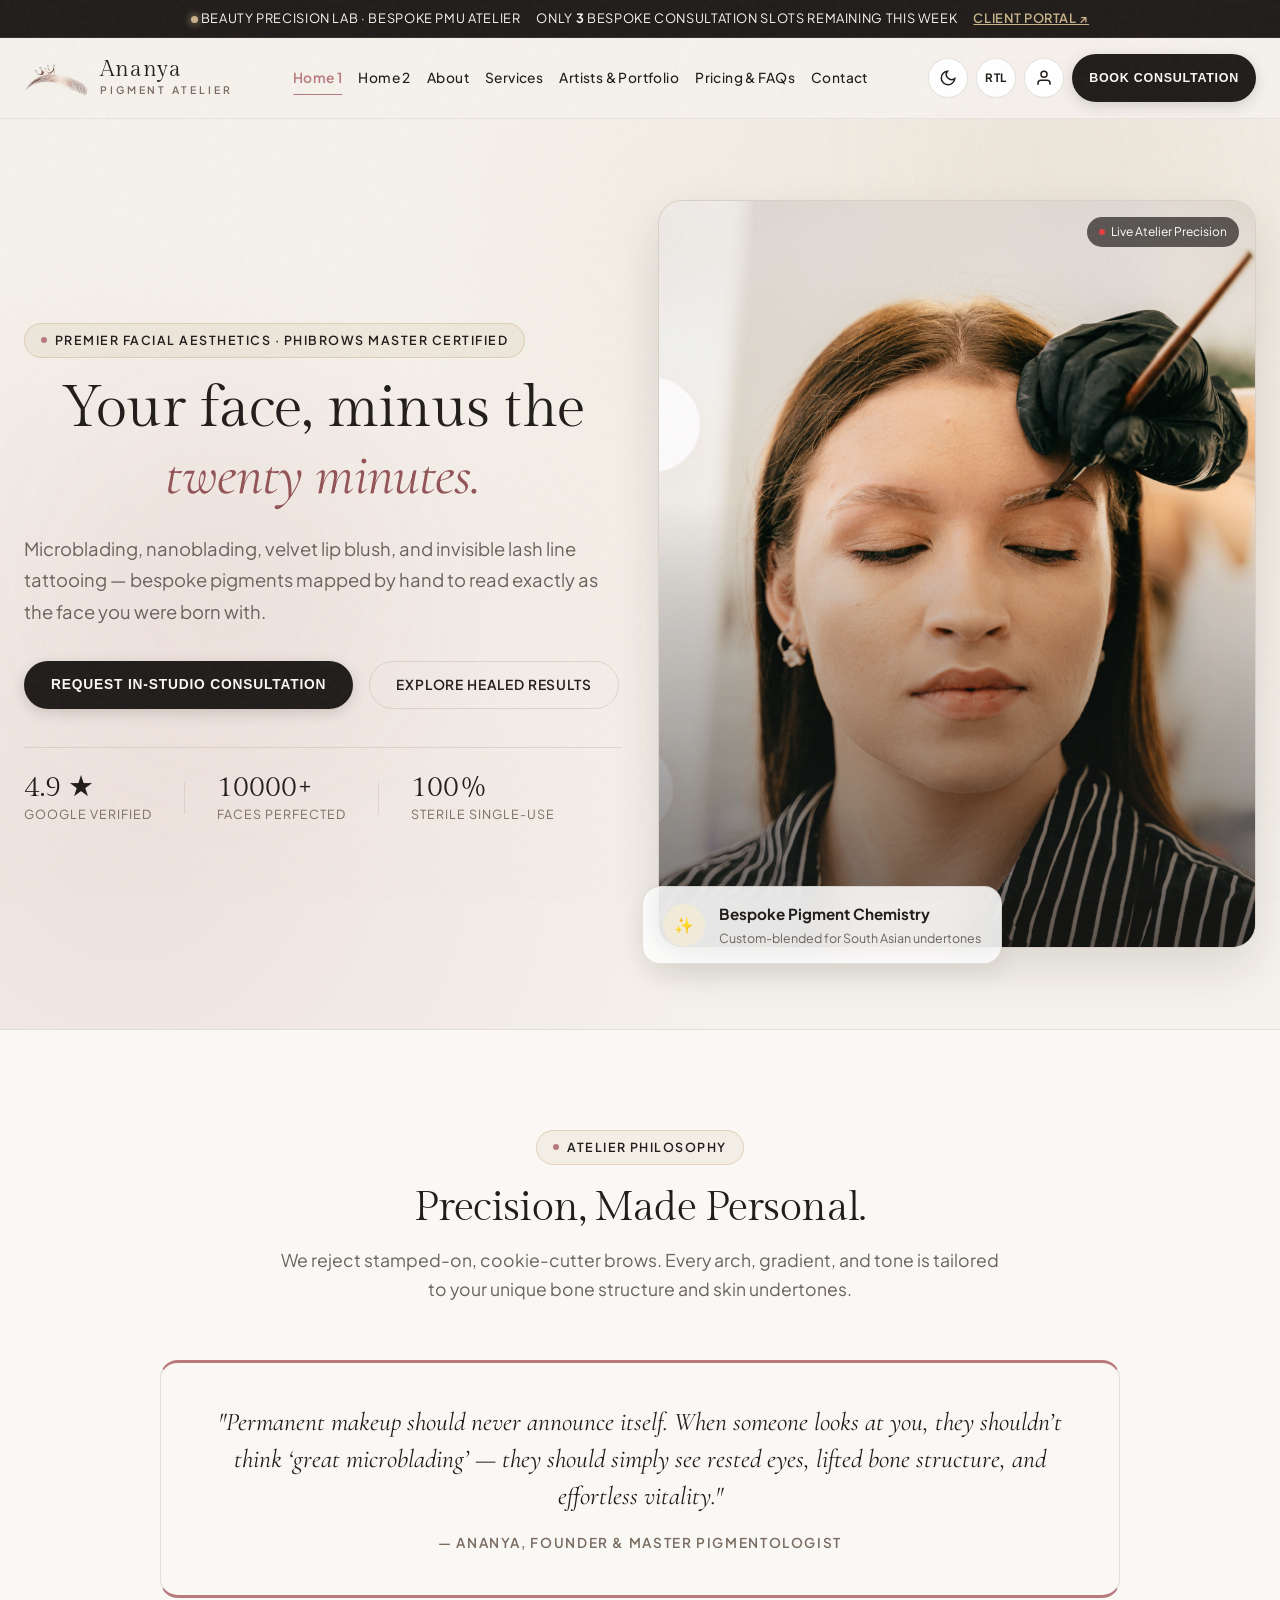
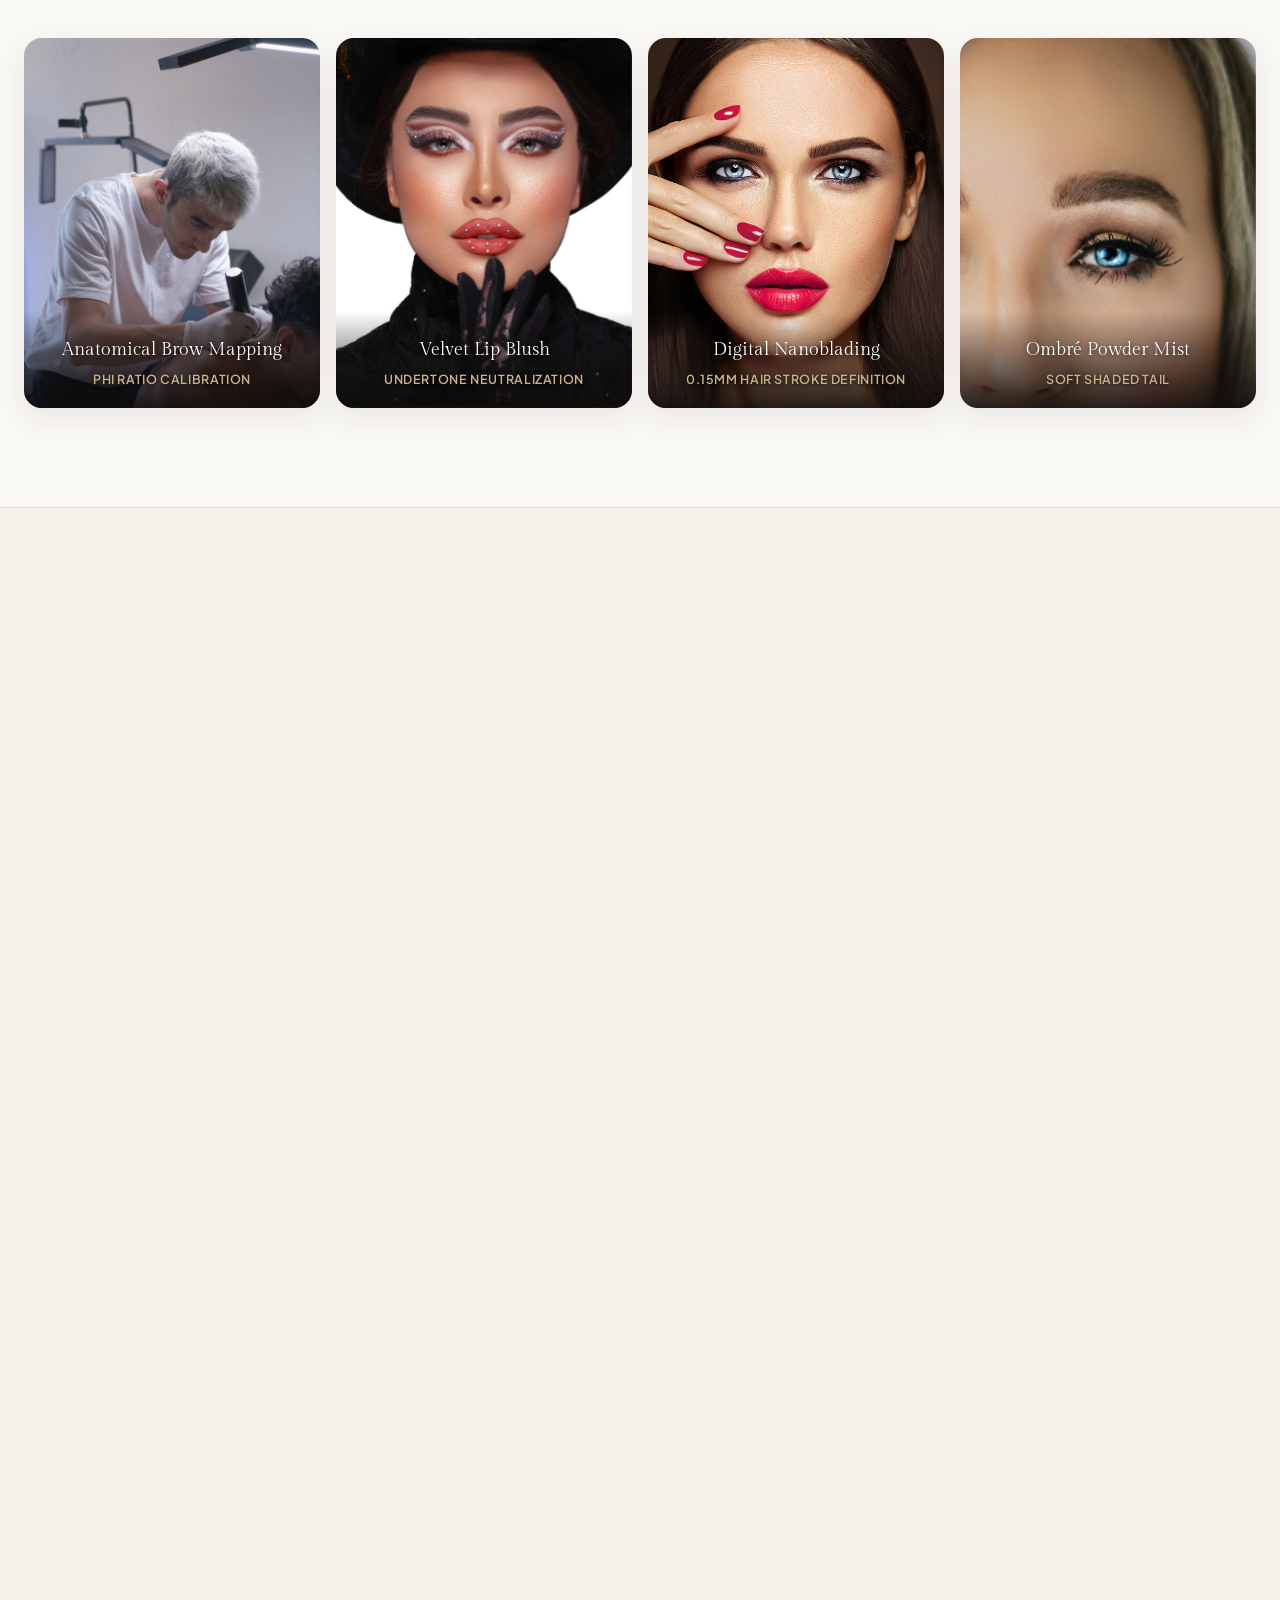
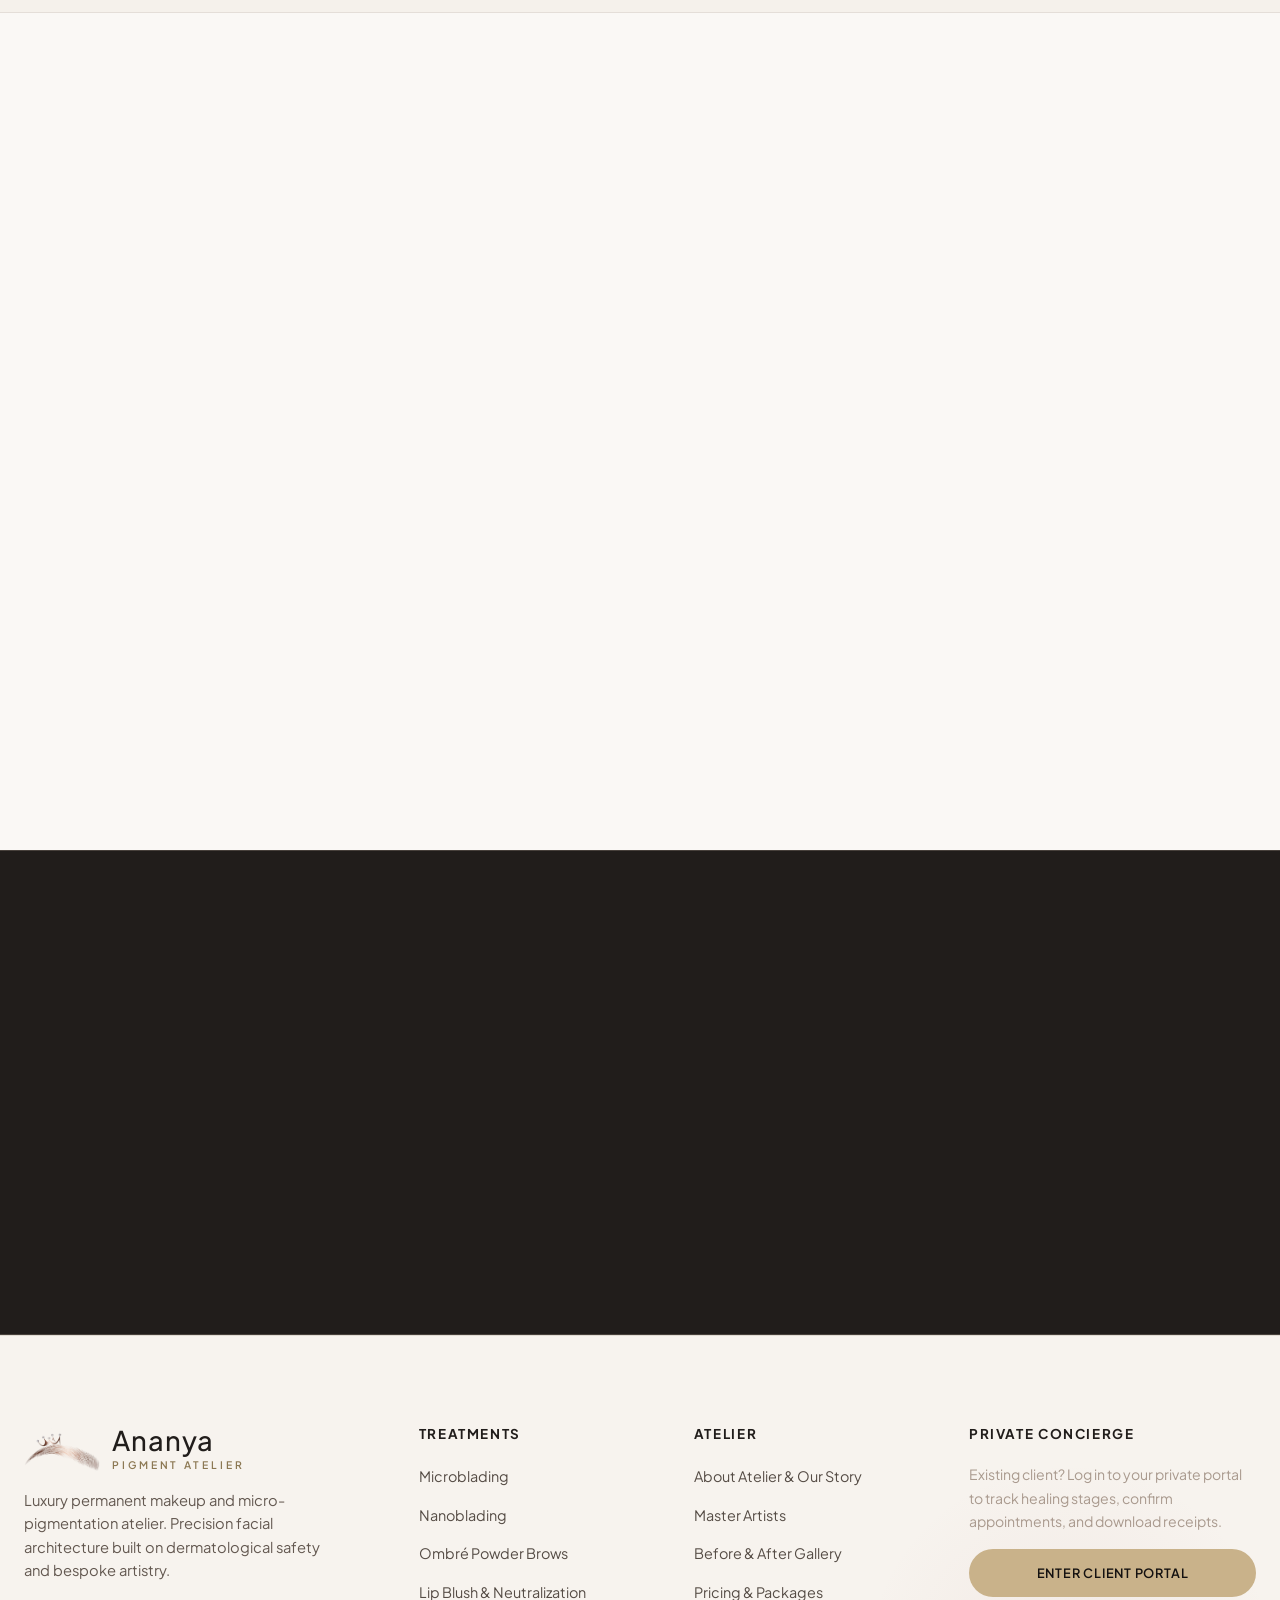
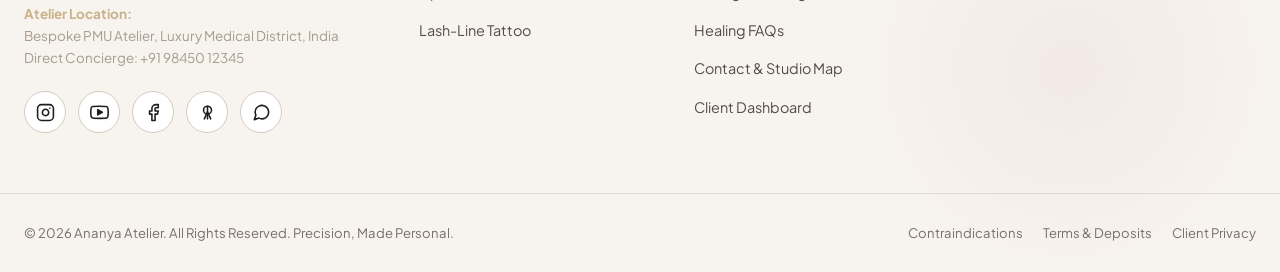
==== commit 52716f12: "Update logo and favicon without text, left-align mobile header and about headings, add social icons " ====
--- a/index.html
+++ b/index.html
@@ -8,7 +8,8 @@
   
   <!-- Core Styles -->
   <link rel="stylesheet" href="css/style.css">
-  <link rel="icon" type="image/svg+xml" href="data:image/svg+xml,<svg xmlns='http://www.w3.org/2000/svg' viewBox='0 0 32 32'><path d='M4,25 L4,14 A12,9 0 0 1 28,14 L28,25' stroke='%23B8797C' stroke-width='2.6' stroke-linecap='round' fill='none'/><circle cx='16' cy='6' r='2.8' fill='%23C9B28A'/></svg>">
+  <link rel="icon" type="image/png" href="image/favicon.png">
+  <link rel="apple-touch-icon" href="image/favicon.png">
 </head>
 <body>
 
@@ -38,10 +39,7 @@
   <header class="atelier-navbar">
     <div class="navbar-container">
       <a href="index.html" class="brand-logo" aria-label="Ananya Atelier Home" data-magnetic>
-        <svg class="brand-logo-arch" viewBox="0 0 34 26" fill="none">
-          <path d="M3,24 L3,14 A14,11 0 0 1 31,14 L31,24" stroke="#B8797C" stroke-width="2" stroke-linecap="round"/>
-          <circle cx="17" cy="6" r="2.5" fill="#C9B28A"/>
-        </svg>
+        <img src="image/logo-crown-brow.png" alt="Ananya Atelier Logo" class="brand-logo-img">
         <div class="brand-title">
           <span class="brand-name">Ananya</span>
           <span class="brand-tagline">Pigment Atelier</span>
@@ -545,10 +543,7 @@
     <div class="footer-grid">
       <div class="footer-brand">
         <a href="index.html" class="brand-logo" aria-label="Ananya Atelier Home" data-magnetic>
-          <svg class="brand-logo-arch" viewBox="0 0 34 26" fill="none" style="width:36px; height:28px;">
-            <path d="M3,24 L3,14 A14,11 0 0 1 31,14 L31,24" stroke="#B8797C" stroke-width="2.2" stroke-linecap="round"/>
-            <circle cx="17" cy="6" r="2.8" fill="#C9B28A"/>
-          </svg>
+          <img src="image/logo-crown-brow.png" alt="Ananya Atelier Logo" class="brand-logo-img">
           <div class="brand-title">
             <span class="brand-name">Ananya</span>
             <span class="brand-tagline">Pigment Atelier</span>
--- a/css/style.css
+++ b/css/style.css
@@ -421,9 +421,27 @@
 }
 
 .brand-logo-arch {
-  width: 32px;
-  height: 26px;
+  width: 28px;
+  height: 30px;
   flex-shrink: 0;
+}
+
+.brand-logo-img {
+  height: 38px;
+  width: auto;
+  max-width: 65px;
+  object-fit: contain;
+  flex-shrink: 0;
+  display: block;
+  transition: transform 0.3s cubic-bezier(0.16, 1, 0.3, 1), filter 0.3s ease;
+}
+
+.brand-logo:hover .brand-logo-img {
+  transform: scale(1.06);
+}
+
+[data-theme="dark"] .brand-logo-img {
+  filter: brightness(1.22) contrast(1.08) drop-shadow(0 0 8px rgba(201, 178, 138, 0.35));
 }
 
 .brand-title {
@@ -1104,7 +1122,7 @@
   z-index: 1;
 }
 
-/* Consistent Page Hero Headers Across All Inner Pages */
+/* Consistent Page Hero Headers Across All Inner Pages (Standardized 380px) */
 .page-hero-header {
   position: relative;
   background-size: cover !important;
@@ -1112,11 +1130,13 @@
   background-repeat: no-repeat !important;
   isolation: isolate;
   overflow: hidden;
+  height: 380px;
   min-height: 380px;
+  max-height: 380px;
   display: flex;
   align-items: center;
   justify-content: center;
-  padding: clamp(80px, 10vh, 120px) 0 clamp(60px, 8vh, 90px) !important;
+  padding: 0 var(--container-padding-x) !important;
   border-bottom: 1px solid var(--color-border);
   box-sizing: border-box;
 }
@@ -1138,6 +1158,24 @@
 .page-hero-header > .container-atelier {
   position: relative;
   z-index: 1;
+  width: 100%;
+  max-width: 820px;
+  margin: 0 auto;
+  text-align: center;
+}
+
+.page-hero-header h1 {
+  font-size: clamp(2rem, 3.4vw, 2.6rem);
+  line-height: 1.22;
+  margin: 0 auto 12px;
+  max-width: 780px;
+}
+
+.page-hero-header .section-subtitle {
+  font-size: clamp(0.92rem, 1.1vw, 1.02rem);
+  line-height: 1.6;
+  max-width: 720px;
+  margin: 0 auto;
 }
 
 .hero-grid {
@@ -2275,6 +2313,11 @@
   text-decoration: none;
 }
 
+.footer-brand .brand-logo-img {
+  height: 46px;
+  max-width: 76px;
+}
+
 .footer-brand .brand-logo .brand-name {
   color: #211D1B;
   font-family: var(--font-heading);
@@ -2806,7 +2849,7 @@
 
 .social-auth-grid {
   display: grid;
-  grid-template-columns: repeat(3, 1fr);
+  grid-template-columns: repeat(2, 1fr);
   gap: 12px;
   margin-top: 18px;
 }
@@ -3165,11 +3208,11 @@
     --section-padding-y: 60px;
   }
 
-  /* Centered Brand Header in Mobile/Tablet Portrait */
+  /* Left-Aligned Brand Header in Mobile/Tablet Portrait */
   .navbar-container {
     display: flex;
     align-items: center;
-    justify-content: center;
+    justify-content: space-between;
     position: relative;
     width: 100%;
   }
@@ -3177,9 +3220,15 @@
   .brand-logo {
     display: inline-flex;
     align-items: center;
-    justify-content: center;
-    margin: 0 auto;
-    text-align: center;
+    justify-content: flex-start;
+    margin: 0;
+    text-align: left;
+    max-width: calc(100% - 60px);
+  }
+
+  .brand-logo-img {
+    height: 32px;
+    max-width: 52px;
   }
 
   .brand-title {
@@ -3189,9 +3238,42 @@
     text-align: left;
   }
 
+  [dir="rtl"] .brand-logo {
+    justify-content: flex-end;
+    text-align: right;
+  }
+
   [dir="rtl"] .brand-title {
     align-items: flex-end;
     text-align: right;
+  }
+
+  .page-hero-header {
+    height: auto;
+    min-height: 330px;
+    max-height: none;
+    padding: 56px var(--container-padding-x) 46px !important;
+  }
+
+  /* About Page Specific Left Alignment Assurance */
+  .about-story-col,
+  .about-artist-col,
+  .about-hygiene-col {
+    text-align: left !important;
+  }
+
+  .about-story-col .badge-lab,
+  .about-artist-col .badge-lab,
+  .about-hygiene-col .badge-lab {
+    margin-left: 0 !important;
+    margin-right: auto !important;
+  }
+
+  .about-story-col h2,
+  .about-artist-col h2,
+  .about-artist-col h3,
+  .about-hygiene-col h2 {
+    text-align: left !important;
   }
 
   .brand-tagline {
